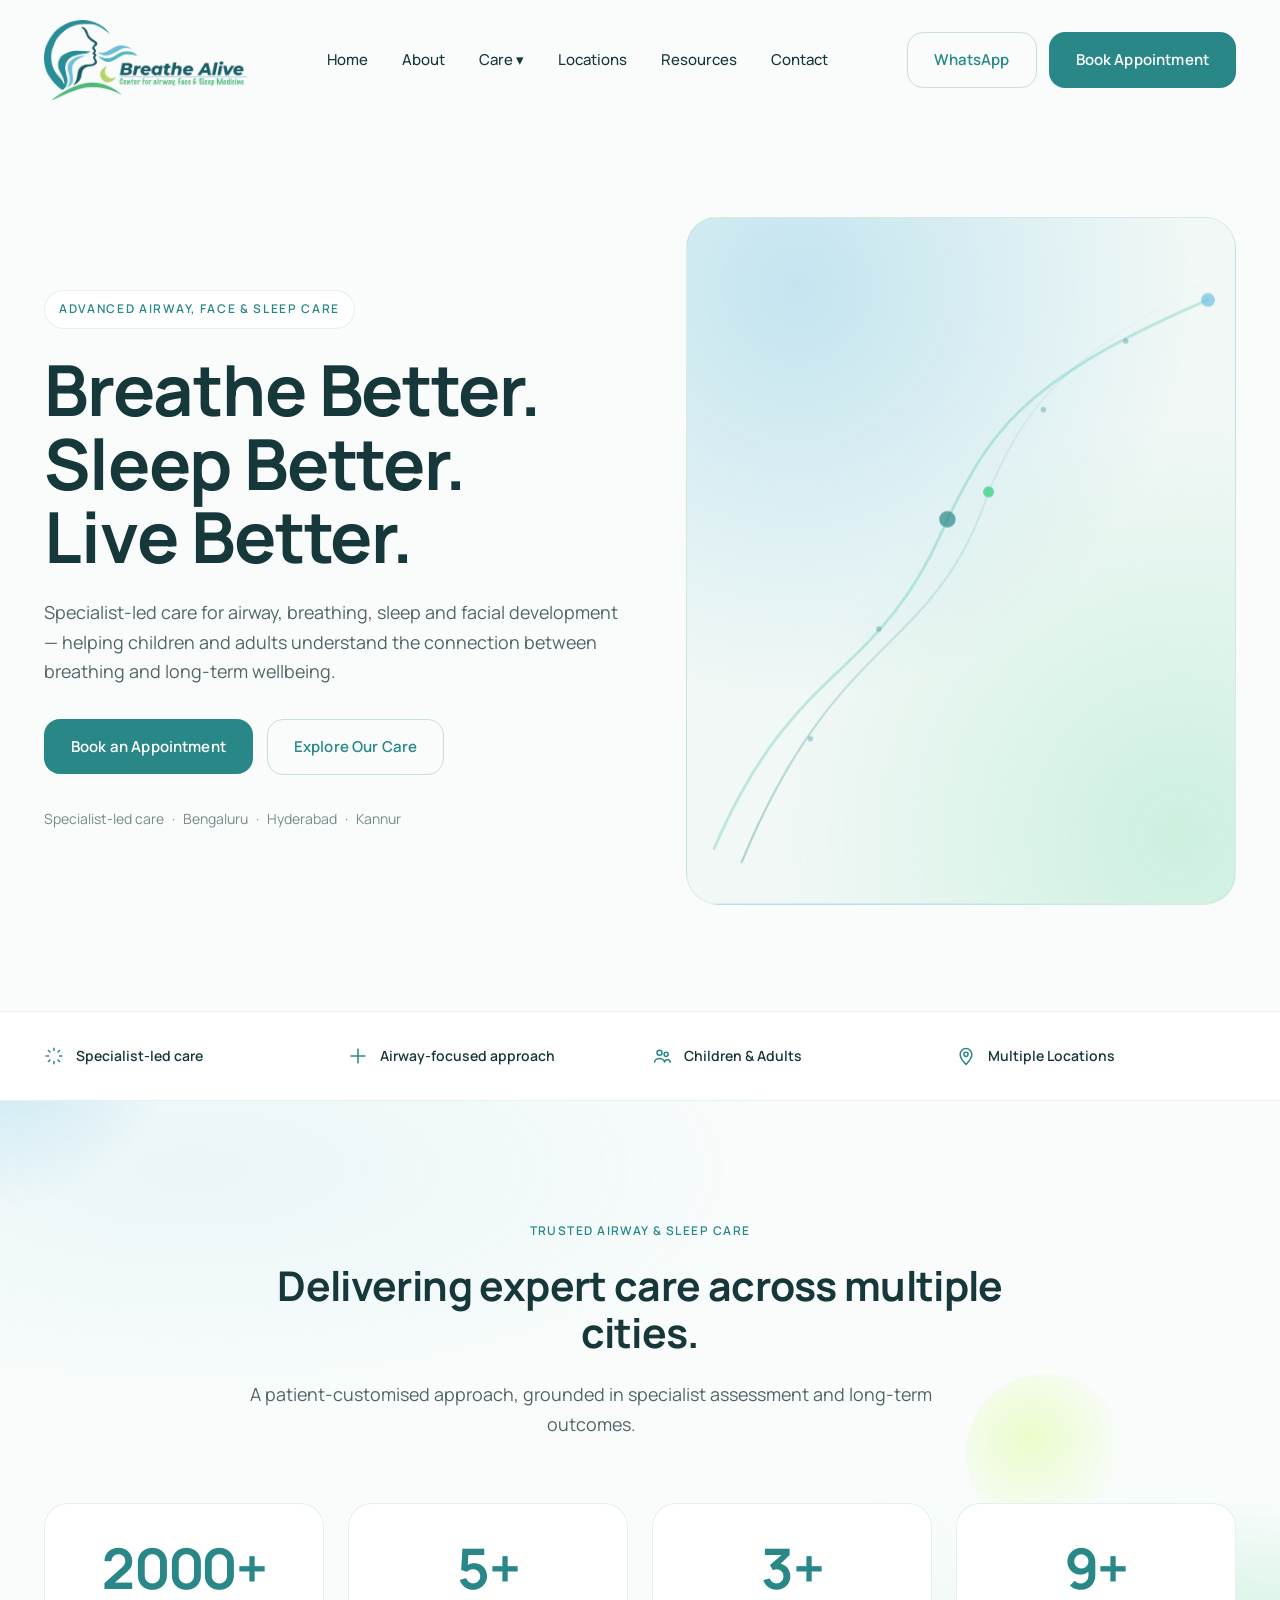
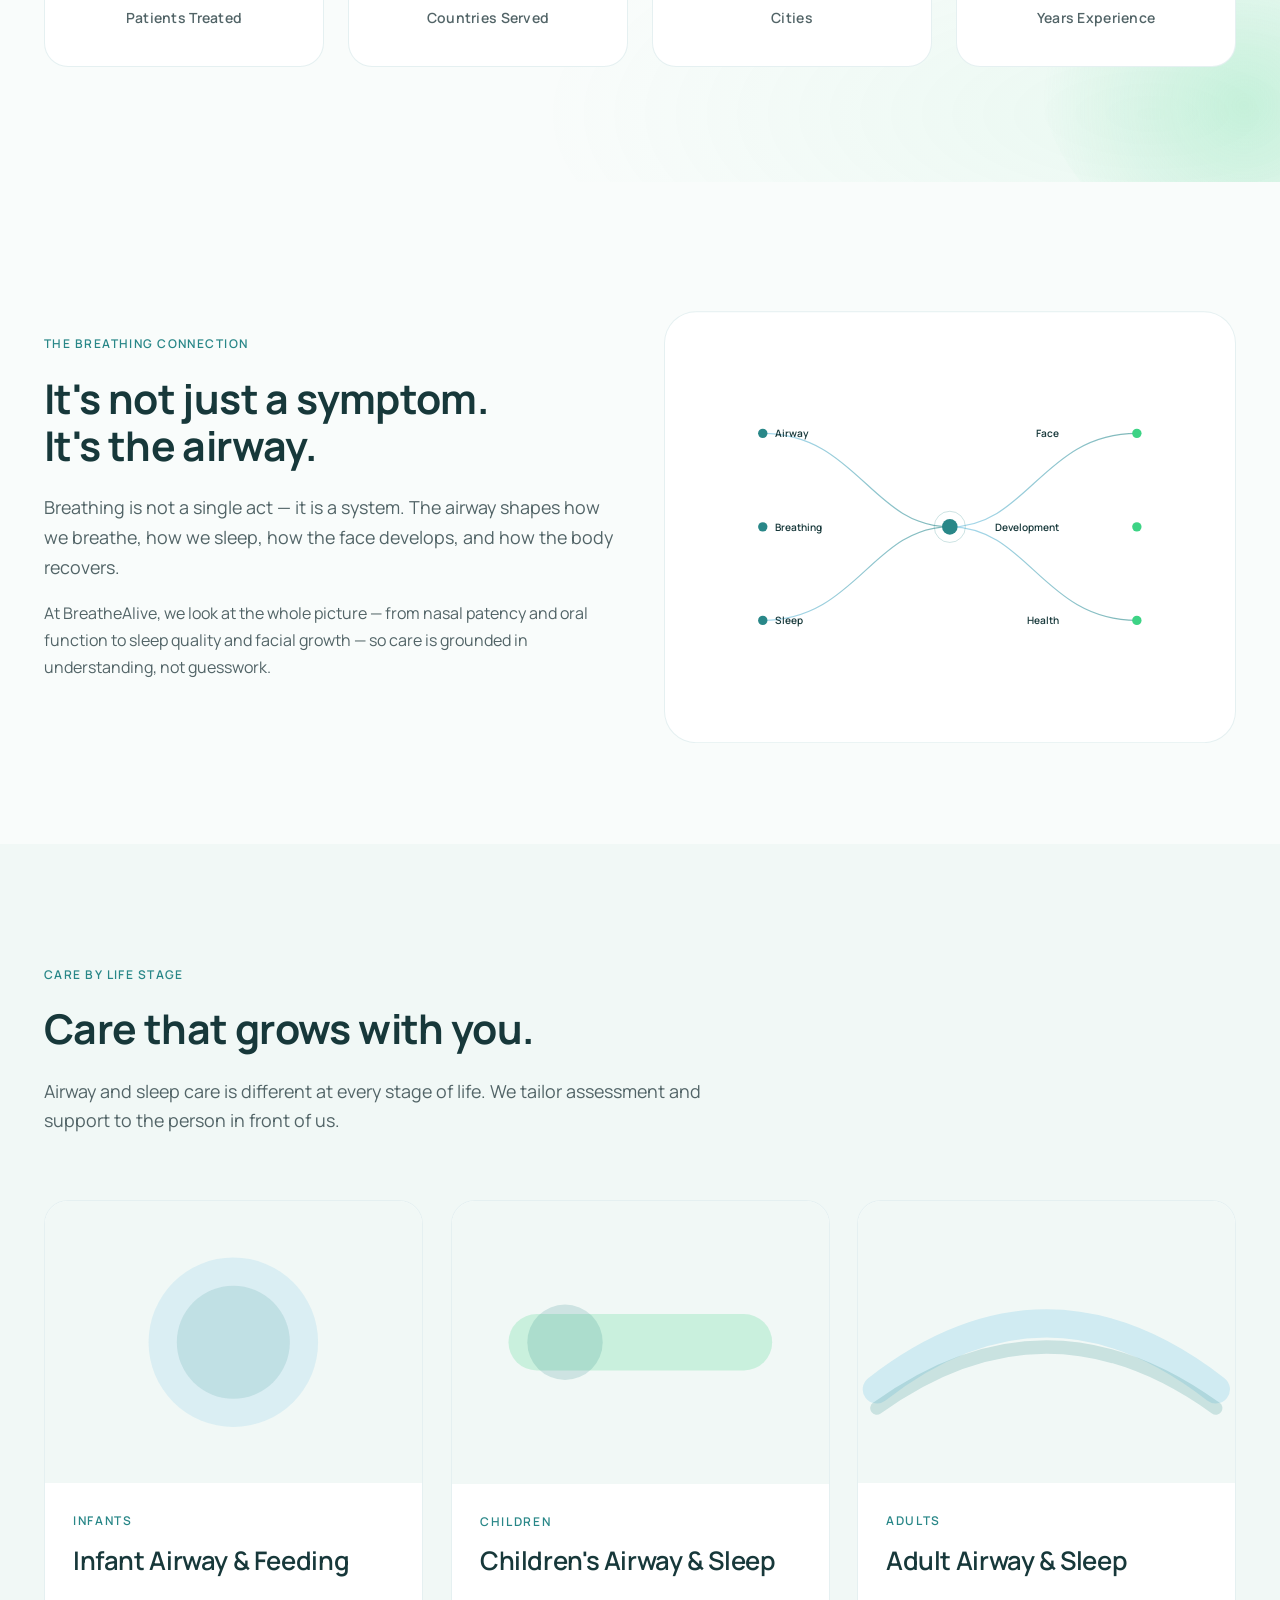
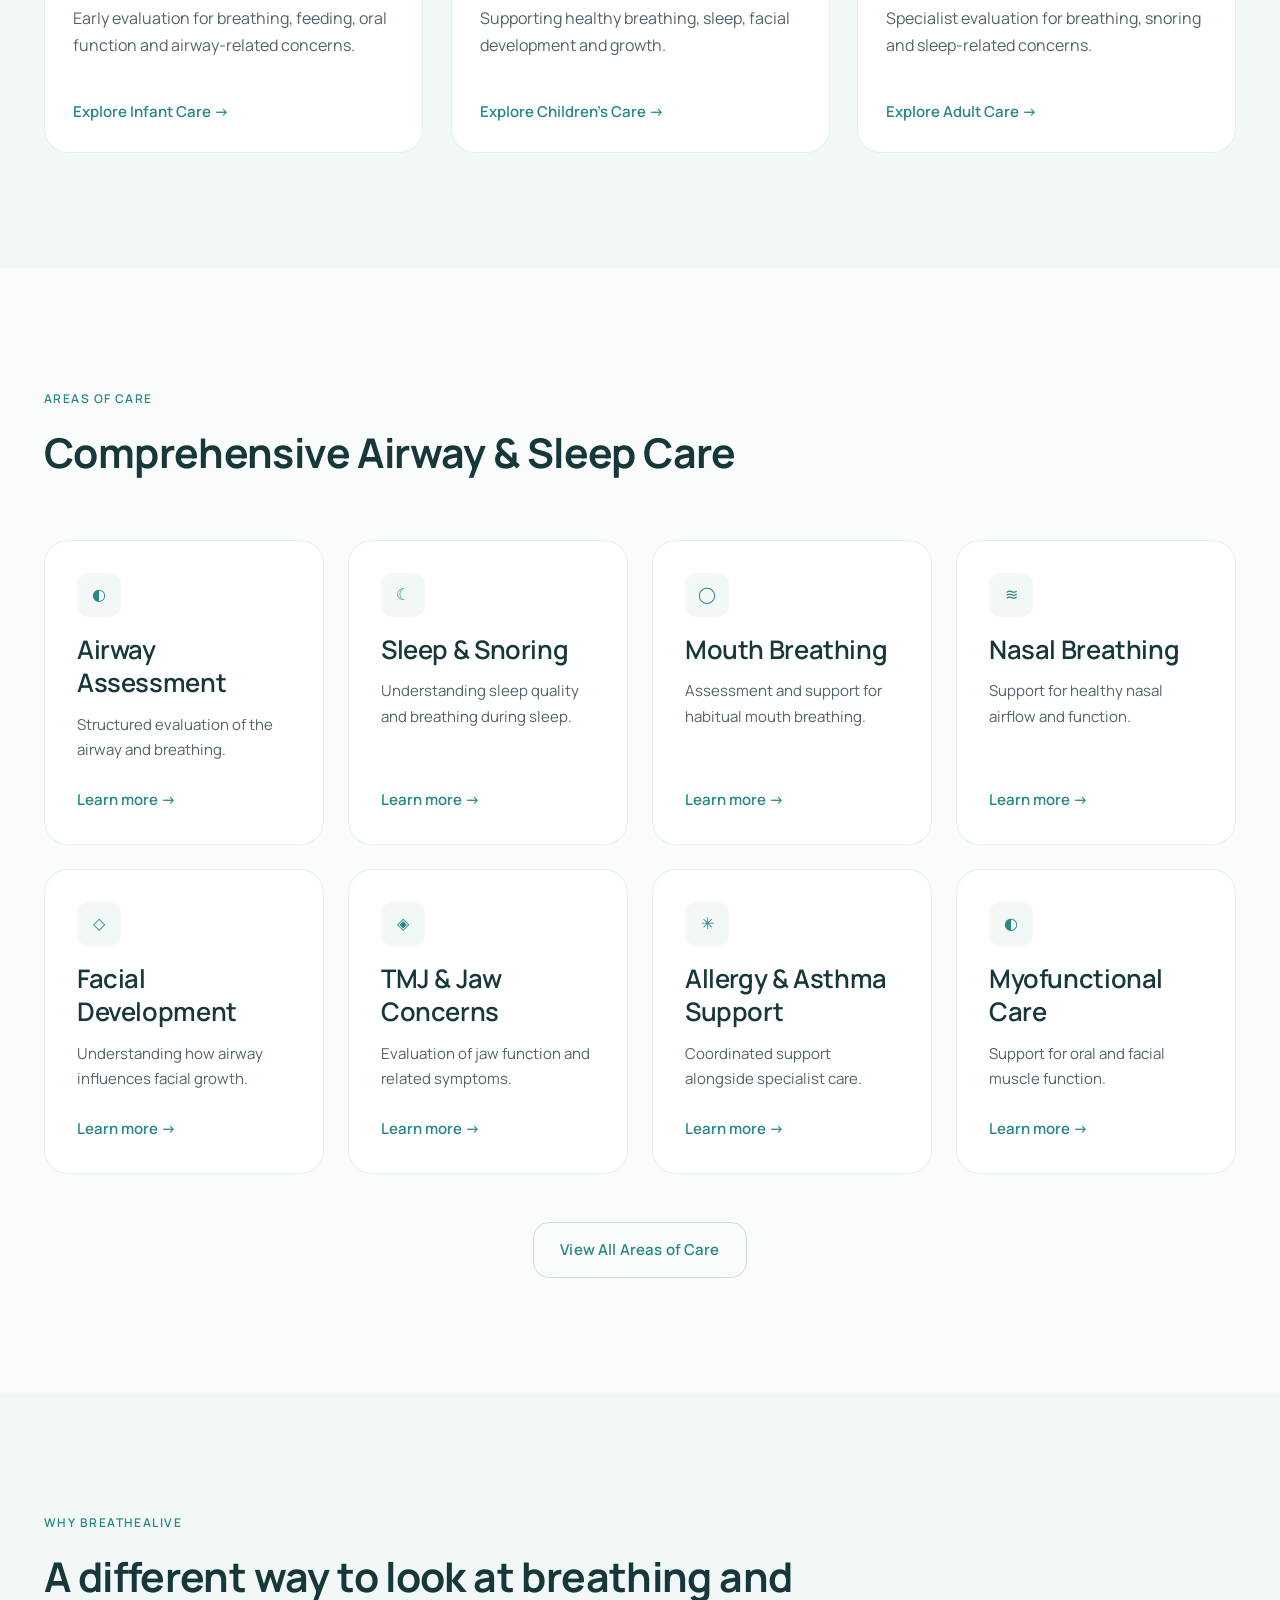
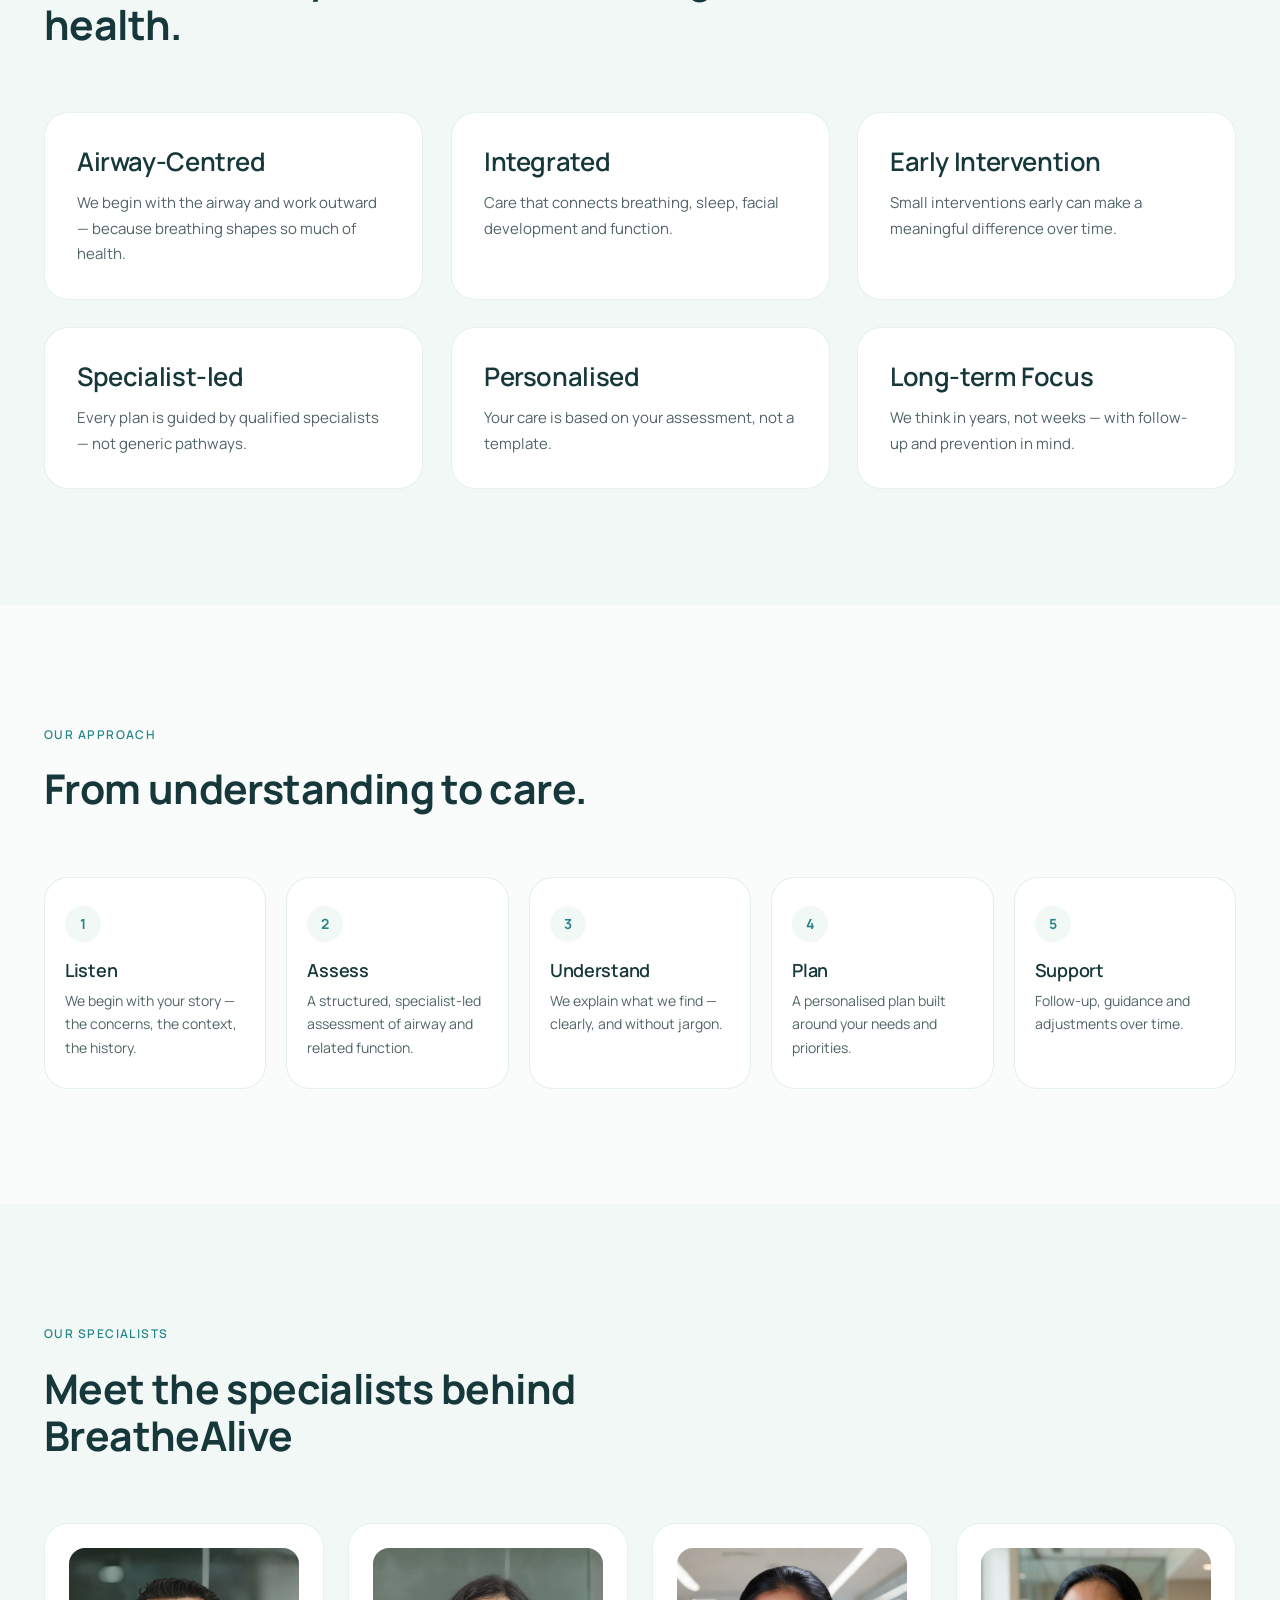
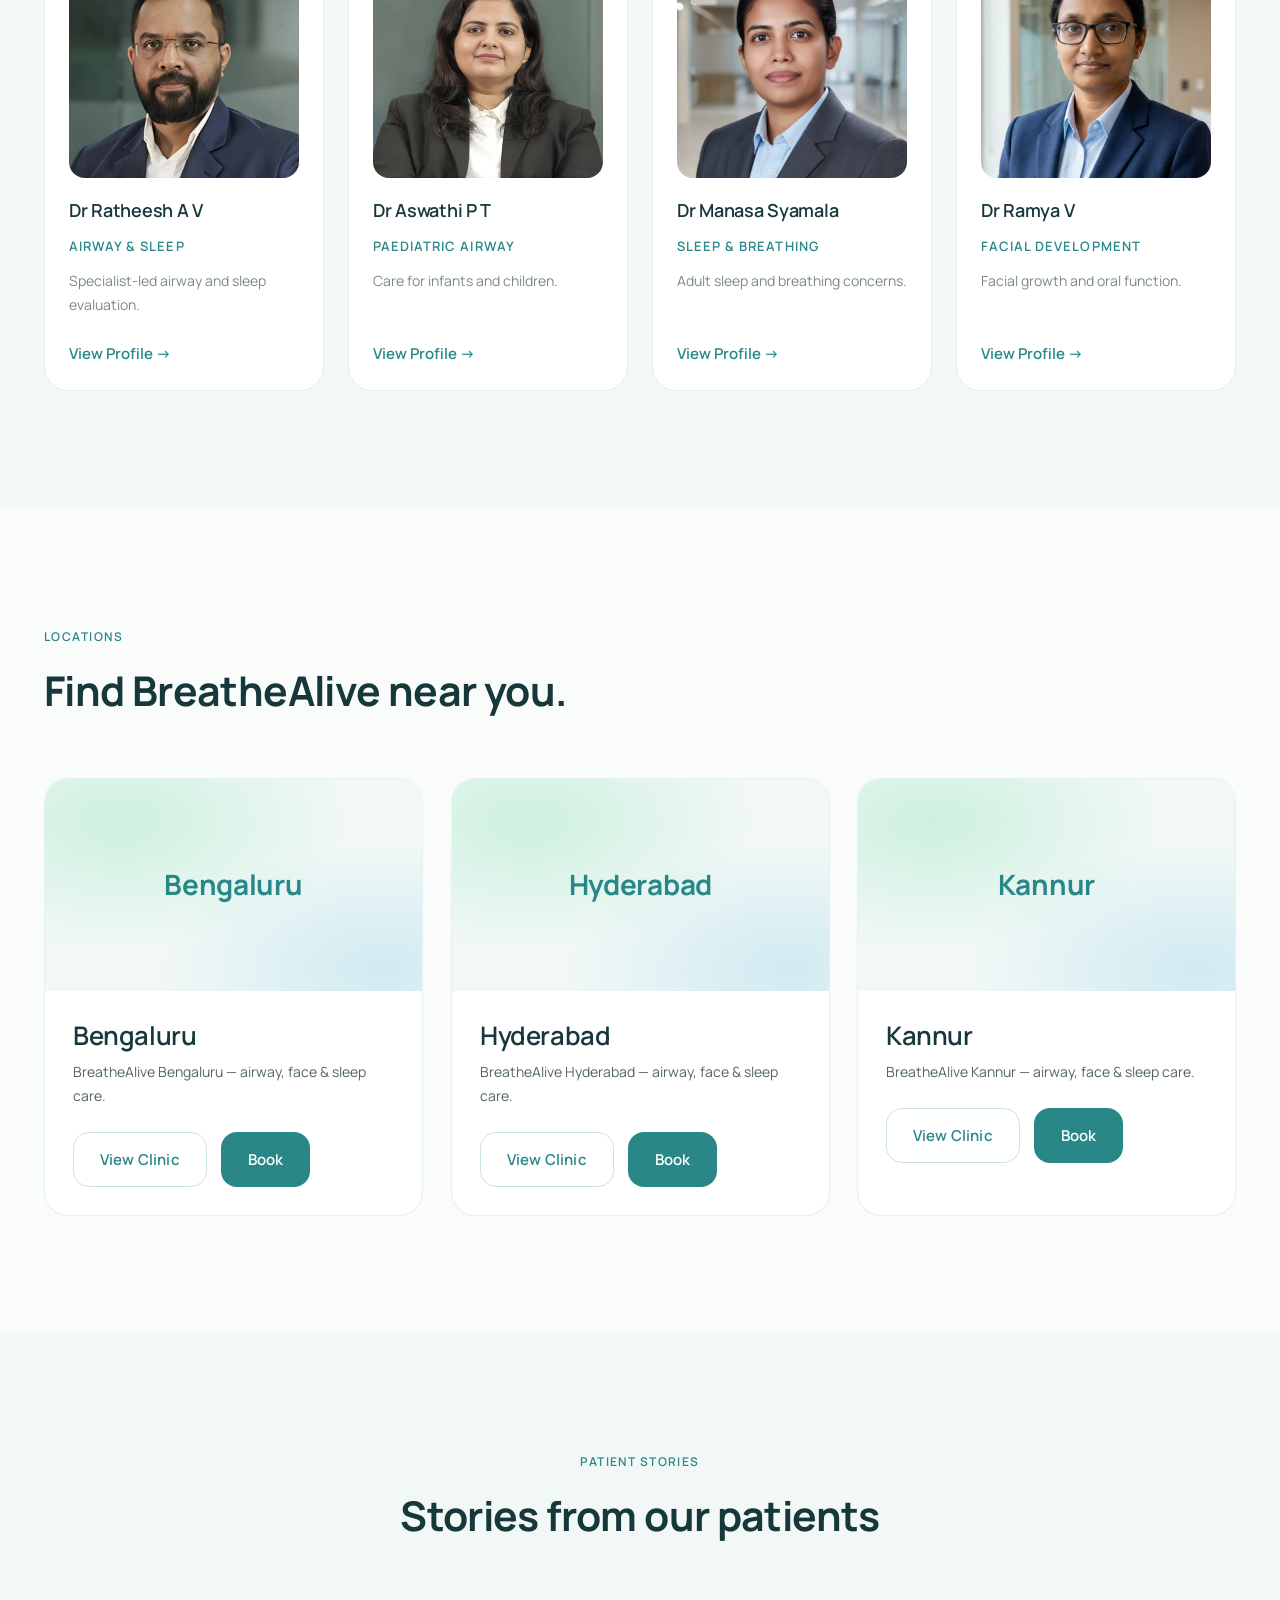
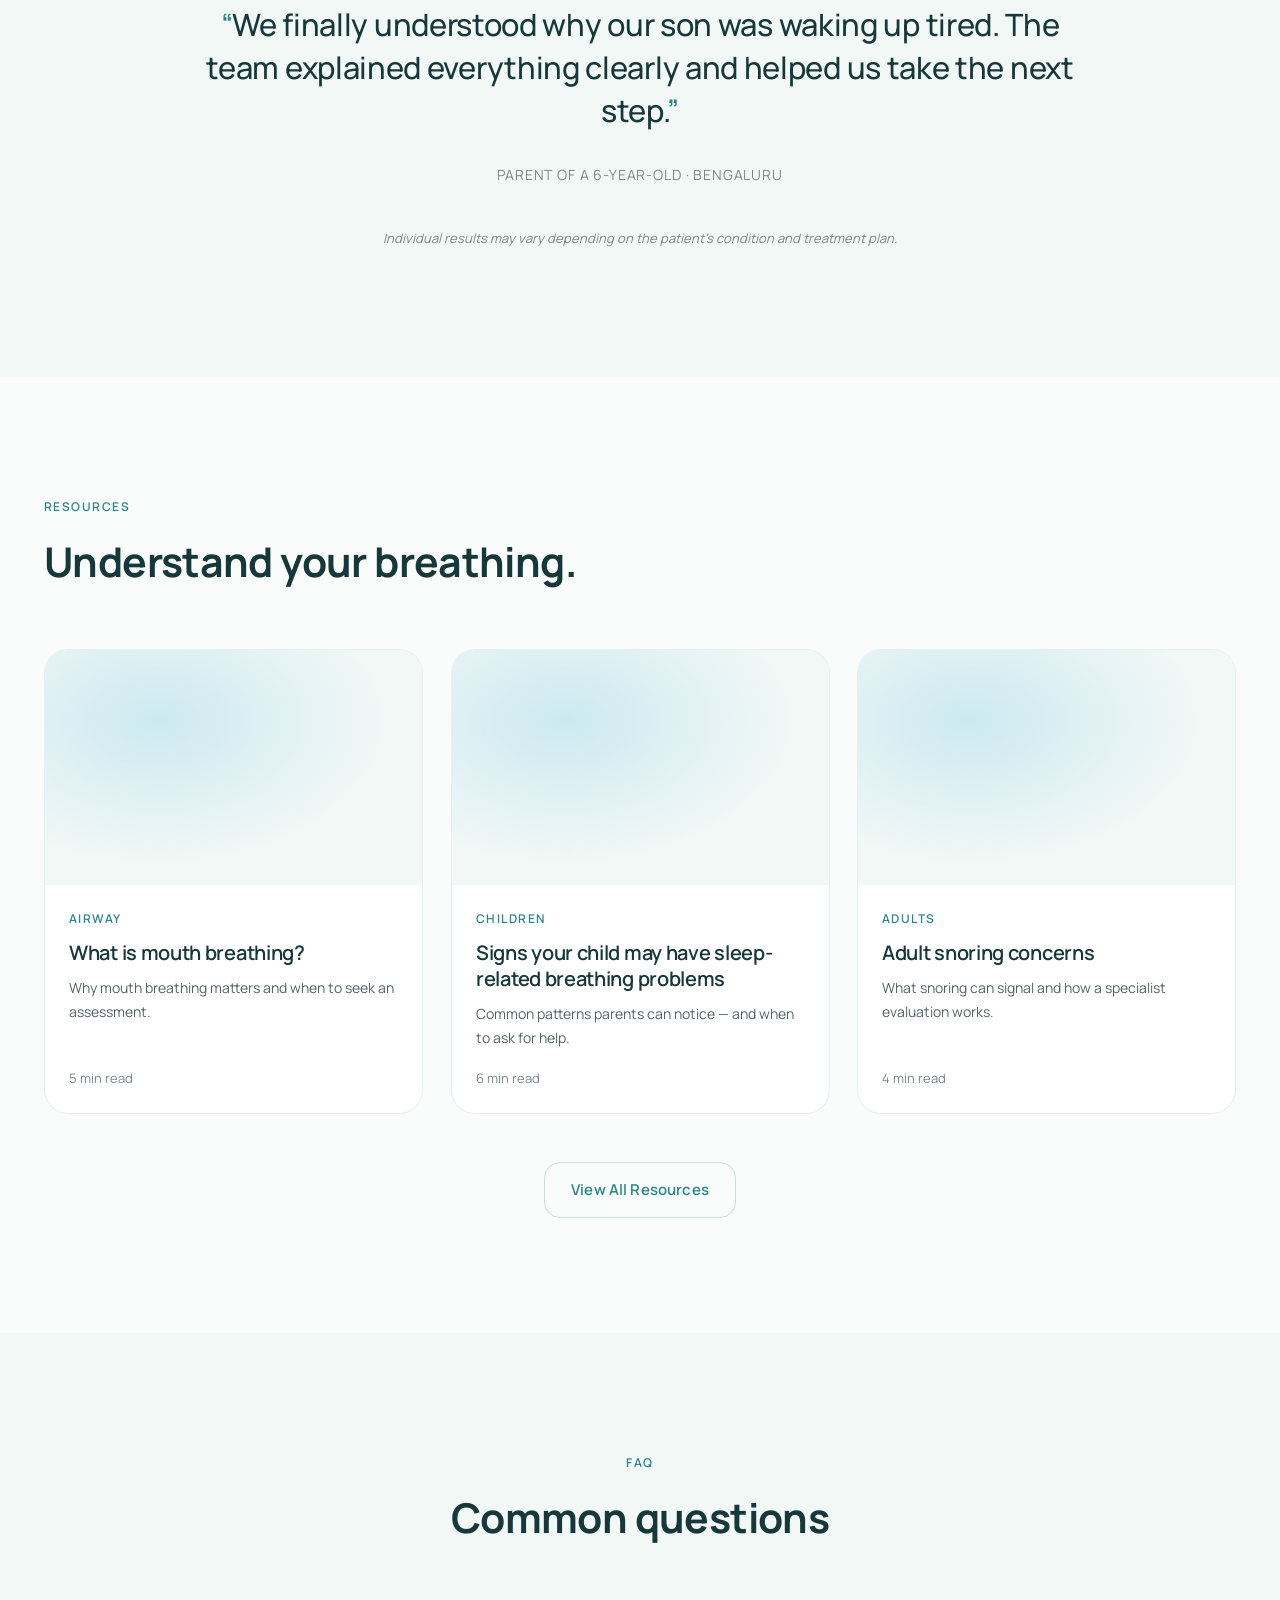
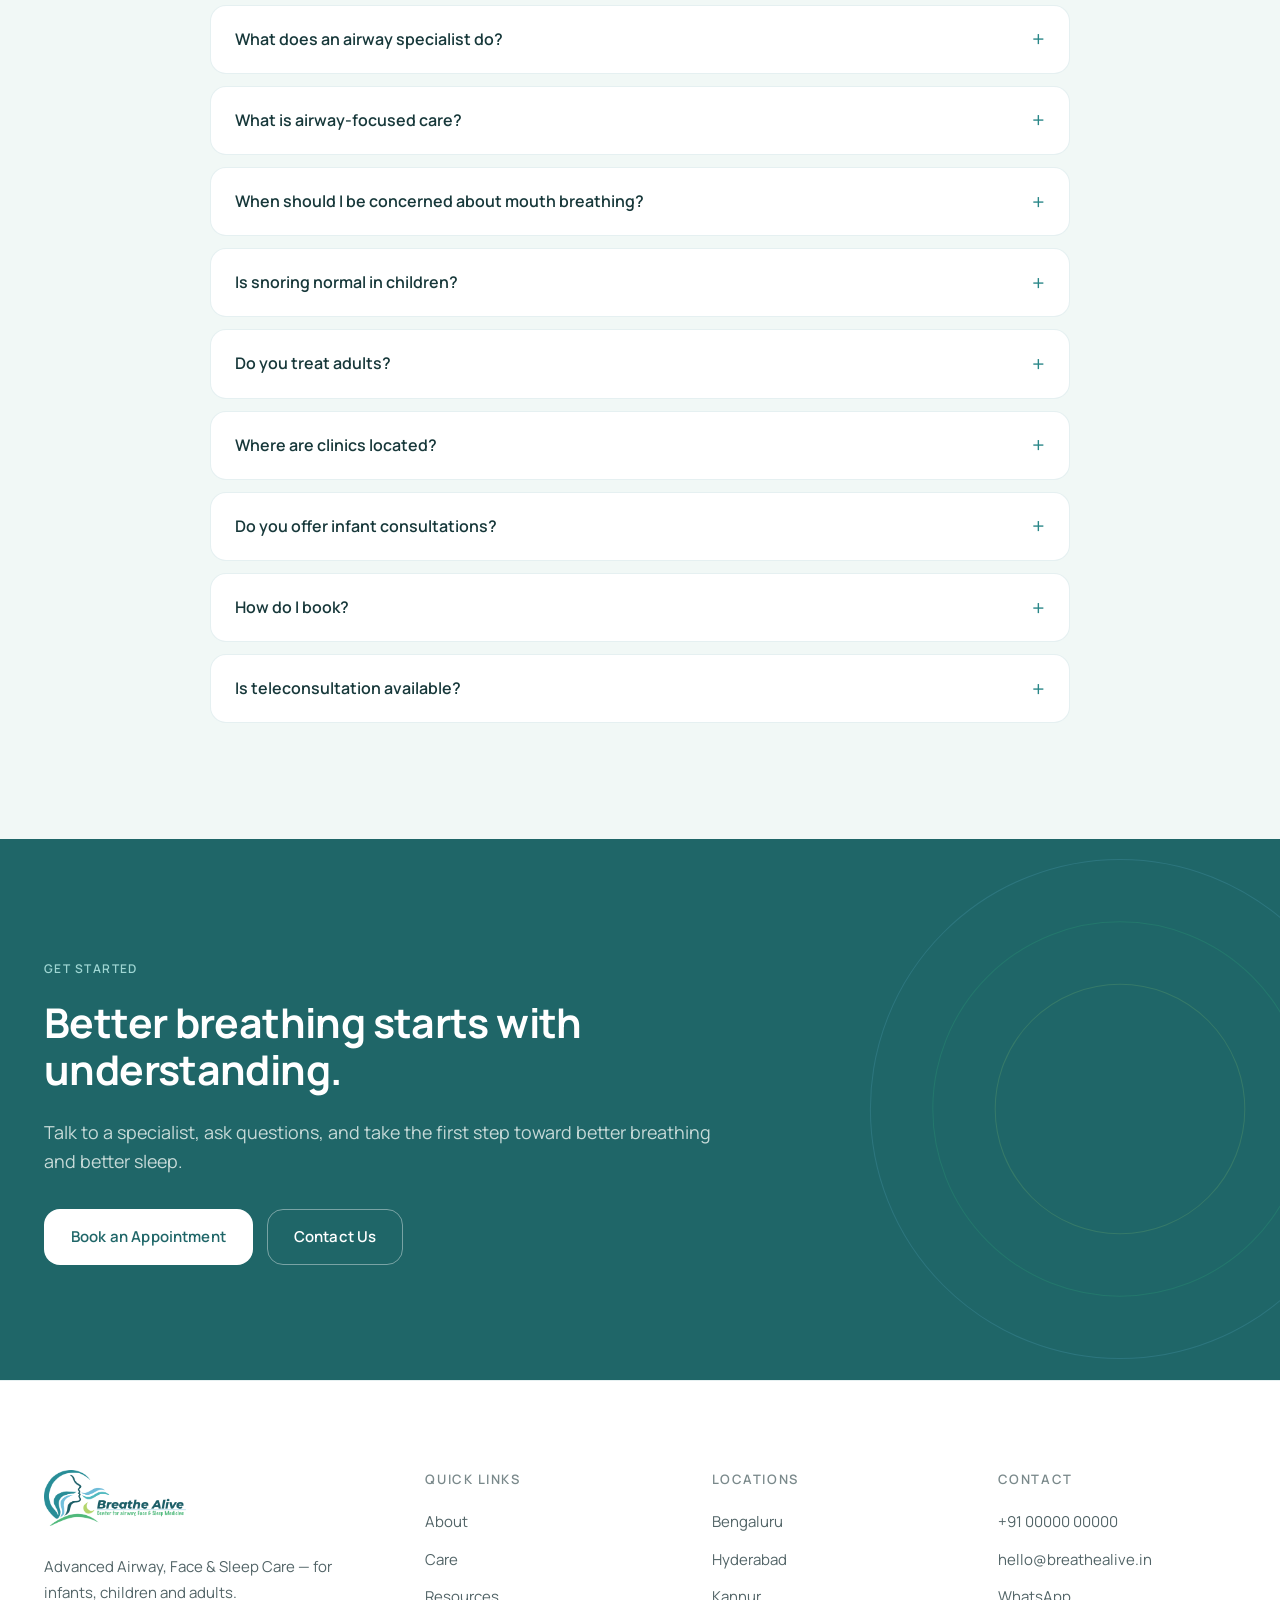
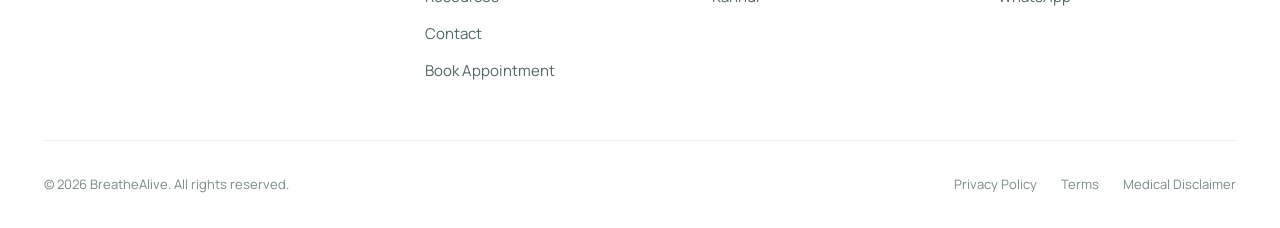
==== index.html @ f5736e85 "init init" ====
<!DOCTYPE html>
<html lang="en">

<head>
    <meta charset="UTF-8" />
    <meta name="viewport" content="width=device-width, initial-scale=1" />
    <title>BreatheAlive — Advanced Airway, Face & Sleep Care</title>
    <meta name="description"
        content="Specialist-led airway, breathing, sleep and facial development care for infants, children and adults. Clinics in Bengaluru, Hyderabad and Kannur." />
    <link rel="canonical" href="https://breathealive.in/" />

    <!-- Open Graph -->
    <meta property="og:type" content="website" />
    <meta property="og:title" content="BreatheAlive — Advanced Airway, Face & Sleep Care" />
    <meta property="og:description" content="Breathe Better. Sleep Better. Live Better." />
    <meta property="og:url" content="https://breathealive.in/" />
    <meta property="og:image" content="https://breathealive.in/og.jpg" />

    <!-- Twitter -->
    <meta name="twitter:card" content="summary_large_image" />
    <meta name="twitter:title" content="BreatheAlive — Advanced Airway, Face & Sleep Care" />
    <meta name="twitter:description" content="Breathe Better. Sleep Better. Live Better." />

    <!-- Fonts -->
    <link rel="preconnect" href="https://fonts.googleapis.com" />
    <link rel="preconnect" href="https://fonts.gstatic.com" crossorigin />
    <link href="https://fonts.googleapis.com/css2?family=Manrope:wght@400;500;600;700&display=swap" rel="stylesheet" />

    <!-- Styles -->
    <link rel="stylesheet" href="assets/css/styles.css" />

    <!-- Structured data: Organization + MedicalClinic -->
    <script type="application/ld+json">
  {
    "@context": "https://schema.org",
    "@type": "MedicalClinic",
    "name": "BreatheAlive",
    "description": "Advanced Airway, Face & Sleep Care for infants, children and adults.",
    "url": "https://breathealive.in/",
    "medicalSpecialty": ["Otolaryngologic", "SleepMedicine", "Pediatric"],
    "areaServed": ["Bengaluru", "Hyderabad", "Kannur"]
  }
  </script>

    <!-- Structured data: FAQPage -->
    <script type="application/ld+json">
  {
    "@context": "https://schema.org",
    "@type": "FAQPage",
    "mainEntity": [
      { "@type": "Question", "name": "What does an airway specialist do?", "acceptedAnswer": { "@type": "Answer", "text": "An airway specialist evaluates how breathing, sleep and facial development are connected, and supports care for related concerns in infants, children and adults." } },
      { "@type": "Question", "name": "Is snoring normal in children?", "acceptedAnswer": { "@type": "Answer", "text": "Occasional snoring can be normal, but persistent snoring in children may deserve specialist evaluation. Please consult a qualified clinician." } },
      { "@type": "Question", "name": "Do you treat adults?", "acceptedAnswer": { "@type": "Answer", "text": "Yes. BreatheAlive provides specialist evaluation for adults concerned about snoring, breathing and sleep-related issues." } },
      { "@type": "Question", "name": "Where are clinics located?", "acceptedAnswer": { "@type": "Answer", "text": "BreatheAlive clinics are located in Bengaluru, Hyderabad and Kannur." } },
      { "@type": "Question", "name": "How do I book?", "acceptedAnswer": { "@type": "Answer", "text": "You can book an appointment through the Book Appointment page, or contact us by phone or WhatsApp." } }
    ]
  }
  </script>
</head>

<body>

    <a class="skip-link" href="#main">Skip to content</a>

    <!-- ============================= HEADER ============================= -->
    <header class="header" role="banner">
        <div class="header__inner">
            <a href="/" class="logo" aria-label="BreatheAlive home">
                <img src="assets/images/logo.png" alt="BreatheAlive — Airway, Face & Sleep Centre" class="logo__img"
                    width="220" height="80" loading="eager" decoding="async" />
                <!-- <span>BreatheAlive</span> -->
            </a>

            <nav class="nav" aria-label="Primary">
                <a class="nav__link" href="/">Home</a>
                <a class="nav__link" href="about.html">About</a>
                <div class="nav__dropdown">
                    <a class="nav__link" href="care.html" aria-haspopup="true">Care ▾</a>
                    <div class="nav__dropdown-menu" role="menu">
                        <a href="infants.html" role="menuitem">Infants</a>
                        <a href="children.html" role="menuitem">Children</a>
                        <a href="adults.html" role="menuitem">Adults</a>
                    </div>
                </div>
                <a class="nav__link" href="locations.html">Locations</a>
                <a class="nav__link" href="resources.html">Resources</a>
                <a class="nav__link" href="contact.html">Contact</a>
            </nav>

            <div class="header__actions">
                <a class="btn btn--secondary" href="https://wa.me/910000000000" rel="noopener">WhatsApp</a>
                <a class="btn btn--primary" href="book.html">Book Appointment</a>
                <button class="header__menu-btn" data-menu-open aria-label="Open menu" aria-controls="mobile-drawer">
                    <svg width="22" height="22" viewBox="0 0 24 24" fill="none" stroke="currentColor" stroke-width="2"
                        aria-hidden="true">
                        <path d="M4 7h16M4 12h16M4 17h16" />
                    </svg>
                </button>
            </div>
        </div>
    </header>

    <!-- Mobile drawer -->
    <div class="drawer" id="mobile-drawer" data-drawer aria-hidden="true">
        <div class="drawer__head">
            <a href="/" class="logo"><span class="logo__mark" aria-hidden="true">B</span><span>BreatheAlive</span></a>
            <button class="drawer__close" data-menu-close aria-label="Close menu">
                <svg width="22" height="22" viewBox="0 0 24 24" fill="none" stroke="currentColor" stroke-width="2"
                    aria-hidden="true">
                    <path d="M6 6l12 12M18 6L6 18" />
                </svg>
            </button>
        </div>
        <nav class="drawer__nav" aria-label="Mobile">
            <a href="/">Home</a>
            <a href="about.html">About</a>
            <a href="care.html">Care</a>
            <a href="infants.html">— Infants</a>
            <a href="children.html">— Children</a>
            <a href="adults.html">— Adults</a>
            <a href="locations.html">Locations</a>
            <a href="resources.html">Resources</a>
            <a href="contact.html">Contact</a>
        </nav>
        <div class="drawer__cta">
            <a class="btn btn--primary" href="book.html">Book Appointment</a>
            <a class="btn btn--secondary" href="https://wa.me/910000000000" rel="noopener">WhatsApp</a>
        </div>
    </div>

    <main id="main">

        <!-- ============================= HERO ============================= -->
        <section class="hero">
            <div class="container">
                <div class="hero__grid">
                    <div>
                        <span class="hero__eyebrow">Advanced Airway, Face &amp; Sleep Care</span>
                        <h1>Breathe Better.<br />Sleep Better.<br />Live Better.</h1>
                        <p class="lead hero__lead">
                            Specialist-led care for airway, breathing, sleep and facial development —
                            helping children and adults understand the connection between breathing
                            and long-term wellbeing.
                        </p>
                        <div class="btn-row">
                            <a class="btn btn--primary" href="book.html">Book an Appointment</a>
                            <a class="btn btn--secondary" href="care.html">Explore Our Care</a>
                        </div>
                        <p class="hero__trust">
                            <span>Specialist-led care</span>
                            <span>Bengaluru</span>
                            <span>Hyderabad</span>
                            <span>Kannur</span>
                        </p>
                    </div>

                    <div class="hero__visual" aria-hidden="true">
                        <!-- Abstract airway / breath graphic -->
                        <svg viewBox="0 0 400 500" preserveAspectRatio="xMidYMid slice" role="img">
                            <defs>
                                <linearGradient id="g1" x1="0" y1="0" x2="1" y2="1">
                                    <stop offset="0%" stop-color="#6EC1E4" stop-opacity="0.55" />
                                    <stop offset="100%" stop-color="#3DD385" stop-opacity="0.15" />
                                </linearGradient>
                                <linearGradient id="g2" x1="0" y1="1" x2="1" y2="0">
                                    <stop offset="0%" stop-color="#298788" stop-opacity="0.35" />
                                    <stop offset="100%" stop-color="#6EC1E4" stop-opacity="0" />
                                </linearGradient>
                            </defs>
                            <path d="M20 460 C 80 320, 140 340, 190 220 C 220 160, 240 120, 380 60" stroke="url(#g1)"
                                stroke-width="2" fill="none" stroke-linecap="round" />
                            <path d="M40 470 C 110 300, 180 320, 220 200 C 250 130, 280 100, 390 40" stroke="url(#g2)"
                                stroke-width="1.5" fill="none" stroke-linecap="round" />
                            <circle cx="190" cy="220" r="6" fill="#298788" opacity="0.7" />
                            <circle cx="220" cy="200" r="4" fill="#3DD385" opacity="0.8" />
                            <circle cx="380" cy="60" r="5" fill="#6EC1E4" opacity="0.7" />
                            <g opacity="0.35">
                                <circle cx="90" cy="380" r="2" fill="#298788" />
                                <circle cx="140" cy="300" r="2" fill="#298788" />
                                <circle cx="260" cy="140" r="2" fill="#298788" />
                                <circle cx="320" cy="90" r="2" fill="#298788" />
                            </g>
                        </svg>
                    </div>
                </div>
            </div>
        </section>

        <!-- ============================= TRUST STRIP ============================= -->
        <section class="trust-strip" aria-label="Why BreatheAlive">
            <div class="container">
                <div class="trust-strip__inner">
                    <div class="trust-item">
                        <svg width="20" height="20" viewBox="0 0 24 24" fill="none" stroke="currentColor"
                            stroke-width="1.8" aria-hidden="true">
                            <path
                                d="M12 2v4M12 18v4M4.9 4.9l2.8 2.8M16.3 16.3l2.8 2.8M2 12h4M18 12h4M4.9 19.1l2.8-2.8M16.3 7.7l2.8-2.8" />
                        </svg>
                        <span>Specialist-led care</span>
                    </div>
                    <div class="trust-item">
                        <svg width="20" height="20" viewBox="0 0 24 24" fill="none" stroke="currentColor"
                            stroke-width="1.8" aria-hidden="true">
                            <path d="M12 3v18M3 12h18" />
                        </svg>
                        <span>Airway-focused approach</span>
                    </div>
                    <div class="trust-item">
                        <svg width="20" height="20" viewBox="0 0 24 24" fill="none" stroke="currentColor"
                            stroke-width="1.8" aria-hidden="true">
                            <circle cx="9" cy="8" r="3" />
                            <circle cx="17" cy="10" r="2.5" />
                            <path d="M3 20c0-3 3-5 6-5s6 2 6 5M15 20c0-2 1.5-3.5 3.5-3.5S22 18 22 20" />
                        </svg>
                        <span>Children &amp; Adults</span>
                    </div>
                    <div class="trust-item">
                        <svg width="20" height="20" viewBox="0 0 24 24" fill="none" stroke="currentColor"
                            stroke-width="1.8" aria-hidden="true">
                            <path d="M12 22s-7-6.4-7-12a7 7 0 1114 0c0 5.6-7 12-7 12z" />
                            <circle cx="12" cy="10" r="2.5" />
                        </svg>
                        <span>Multiple Locations</span>
                    </div>
                </div>
            </div>
        </section>

        <!-- ============================= STATS / TRUSTED CARE ============================= -->
        <section class="section stats-section" aria-labelledby="stats-title">
            <!-- Decorative floating orbs (parallax) -->
            <span class="float-orb float-orb--1" data-parallax="0.15" aria-hidden="true"></span>
            <span class="float-orb float-orb--2" data-parallax="-0.12" aria-hidden="true"></span>
            <span class="float-orb float-orb--3" data-parallax="0.08" aria-hidden="true"></span>

            <div class="container">
                <div class="section-head center" data-reveal>
                    <span class="label">Trusted Airway &amp; Sleep Care</span>
                    <h2 id="stats-title">Delivering expert care across multiple cities.</h2>
                    <p class="lead">A patient-customised approach, grounded in specialist assessment and long-term
                        outcomes.</p>
                </div>

                <div class="stats-grid" data-reveal>
                    <div class="stat" data-counter="2000" data-suffix="+">
                        <div class="stat__num">0</div>
                        <div class="stat__label">Patients Treated</div>
                    </div>
                    <div class="stat" data-counter="5" data-suffix="+">
                        <div class="stat__num">0</div>
                        <div class="stat__label">Countries Served</div>
                    </div>
                    <div class="stat" data-counter="3" data-suffix="+">
                        <div class="stat__num">0</div>
                        <div class="stat__label">Cities</div>
                    </div>
                    <div class="stat" data-counter="9" data-suffix="+">
                        <div class="stat__num">0</div>
                        <div class="stat__label">Years Experience</div>
                    </div>
                </div>
            </div>
        </section>

        <!-- ============================= CORE IDEA ============================= -->
        <section class="section" aria-labelledby="core-title">
            <div class="container">
                <div class="grid-2">
                    <div data-reveal>
                        <span class="label">The Breathing Connection</span>
                        <h2 id="core-title">It's not just a symptom.<br />It's the airway.</h2>
                        <p class="lead">
                            Breathing is not a single act — it is a system. The airway shapes how we
                            breathe, how we sleep, how the face develops, and how the body recovers.
                        </p>
                        <p>
                            At BreatheAlive, we look at the whole picture — from nasal patency and
                            oral function to sleep quality and facial growth — so care is grounded in
                            understanding, not guesswork.
                        </p>
                    </div>

                    <div class="connection" data-reveal aria-hidden="true">
                        <svg viewBox="0 0 600 420" role="img">
                            <defs>
                                <linearGradient id="line" x1="0" y1="0" x2="1" y2="0">
                                    <stop offset="0%" stop-color="#6EC1E4" />
                                    <stop offset="100%" stop-color="#298788" />
                                </linearGradient>
                            </defs>
                            <g stroke="url(#line)" stroke-width="1.5" fill="none" opacity="0.6">
                                <path d="M60 90 C 180 90, 200 210, 300 210" />
                                <path d="M300 210 C 400 210, 420 90, 540 90" />
                                <path d="M60 210 C 180 210, 200 210, 300 210" />
                                <path d="M300 210 C 400 210, 420 210, 540 210" />
                                <path d="M60 330 C 180 330, 200 210, 300 210" />
                                <path d="M300 210 C 400 210, 420 330, 540 330" />
                            </g>
                            <g font-family="Manrope, sans-serif" font-size="13" font-weight="600" fill="#17383A">
                                <g>
                                    <circle cx="60" cy="90" r="6" fill="#298788" /><text x="76" y="95">Airway</text>
                                </g>
                                <g>
                                    <circle cx="60" cy="210" r="6" fill="#298788" /><text x="76"
                                        y="215">Breathing</text>
                                </g>
                                <g>
                                    <circle cx="60" cy="330" r="6" fill="#298788" /><text x="76" y="335">Sleep</text>
                                </g>
                                <g>
                                    <circle cx="540" cy="90" r="6" fill="#3DD385" /><text x="440" y="95"
                                        text-anchor="end">Face</text>
                                </g>
                                <g>
                                    <circle cx="540" cy="210" r="6" fill="#3DD385" /><text x="440" y="215"
                                        text-anchor="end">Development</text>
                                </g>
                                <g>
                                    <circle cx="540" cy="330" r="6" fill="#3DD385" /><text x="440" y="335"
                                        text-anchor="end">Health</text>
                                </g>
                            </g>
                            <circle cx="300" cy="210" r="10" fill="#298788" />
                            <circle cx="300" cy="210" r="20" fill="none" stroke="#298788" stroke-opacity="0.3" />
                        </svg>
                    </div>
                </div>
            </div>
        </section>

        <!-- ============================= CARE BY LIFE STAGE ============================= -->
        <section class="section section--soft" aria-labelledby="stage-title">
            <div class="container">
                <div class="section-head" data-reveal>
                    <span class="label">Care by life stage</span>
                    <h2 id="stage-title">Care that grows with you.</h2>
                    <p class="lead">Airway and sleep care is different at every stage of life. We tailor assessment and
                        support to the person in front of us.</p>
                </div>

                <div class="grid-3">
                    <article class="life-card" data-reveal>
                        <div class="life-card__media" aria-hidden="true">
                            <svg viewBox="0 0 400 300" preserveAspectRatio="xMidYMid slice">
                                <circle cx="200" cy="150" r="90" fill="#6EC1E4" opacity="0.18" />
                                <circle cx="200" cy="150" r="60" fill="#298788" opacity="0.14" />
                            </svg>
                        </div>
                        <div class="life-card__body">
                            <span class="life-card__label">Infants</span>
                            <h3>Infant Airway &amp; Feeding</h3>
                            <p>Early evaluation for breathing, feeding, oral function and airway-related concerns.</p>
                            <a class="card__link" href="infants.html">Explore Infant Care</a>
                        </div>
                    </article>

                    <article class="life-card" data-reveal>
                        <div class="life-card__media" aria-hidden="true">
                            <svg viewBox="0 0 400 300" preserveAspectRatio="xMidYMid slice">
                                <rect x="60" y="120" width="280" height="60" rx="30" fill="#3DD385" opacity="0.22" />
                                <circle cx="120" cy="150" r="40" fill="#298788" opacity="0.18" />
                            </svg>
                        </div>
                        <div class="life-card__body">
                            <span class="life-card__label">Children</span>
                            <h3>Children's Airway &amp; Sleep</h3>
                            <p>Supporting healthy breathing, sleep, facial development and growth.</p>
                            <a class="card__link" href="children.html">Explore Children's Care</a>
                        </div>
                    </article>

                    <article class="life-card" data-reveal>
                        <div class="life-card__media" aria-hidden="true">
                            <svg viewBox="0 0 400 300" preserveAspectRatio="xMidYMid slice">
                                <path d="M20 200 Q 200 60, 380 200" stroke="#6EC1E4" stroke-width="30" fill="none"
                                    opacity="0.25" stroke-linecap="round" />
                                <path d="M20 220 Q 200 90, 380 220" stroke="#298788" stroke-width="14" fill="none"
                                    opacity="0.20" stroke-linecap="round" />
                            </svg>
                        </div>
                        <div class="life-card__body">
                            <span class="life-card__label">Adults</span>
                            <h3>Adult Airway &amp; Sleep</h3>
                            <p>Specialist evaluation for breathing, snoring and sleep-related concerns.</p>
                            <a class="card__link" href="adults.html">Explore Adult Care</a>
                        </div>
                    </article>
                </div>
            </div>
        </section>

        <!-- ============================= AREAS OF CARE ============================= -->
        <section class="section" aria-labelledby="areas-title">
            <div class="container">
                <div class="section-head" data-reveal>
                    <span class="label">Areas of care</span>
                    <h2 id="areas-title">Comprehensive Airway &amp; Sleep Care</h2>
                </div>

                <div class="grid-4">
                    <a class="card" href="care.html#airway-assessment" data-reveal>
                        <div class="card__icon" aria-hidden="true">◐</div>
                        <h3>Airway Assessment</h3>
                        <p>Structured evaluation of the airway and breathing.</p>
                        <span class="card__link">Learn more</span>
                    </a>
                    <a class="card" href="care.html#sleep-snoring" data-reveal>
                        <div class="card__icon" aria-hidden="true">☾</div>
                        <h3>Sleep &amp; Snoring</h3>
                        <p>Understanding sleep quality and breathing during sleep.</p>
                        <span class="card__link">Learn more</span>
                    </a>
                    <a class="card" href="care.html#mouth-breathing" data-reveal>
                        <div class="card__icon" aria-hidden="true">◯</div>
                        <h3>Mouth Breathing</h3>
                        <p>Assessment and support for habitual mouth breathing.</p>
                        <span class="card__link">Learn more</span>
                    </a>
                    <a class="card" href="care.html#nasal-breathing" data-reveal>
                        <div class="card__icon" aria-hidden="true">≋</div>
                        <h3>Nasal Breathing</h3>
                        <p>Support for healthy nasal airflow and function.</p>
                        <span class="card__link">Learn more</span>
                    </a>
                    <a class="card" href="care.html#facial-development" data-reveal>
                        <div class="card__icon" aria-hidden="true">◇</div>
                        <h3>Facial Development</h3>
                        <p>Understanding how airway influences facial growth.</p>
                        <span class="card__link">Learn more</span>
                    </a>
                    <a class="card" href="care.html#tmj" data-reveal>
                        <div class="card__icon" aria-hidden="true">◈</div>
                        <h3>TMJ &amp; Jaw Concerns</h3>
                        <p>Evaluation of jaw function and related symptoms.</p>
                        <span class="card__link">Learn more</span>
                    </a>
                    <a class="card" href="care.html#allergy-asthma" data-reveal>
                        <div class="card__icon" aria-hidden="true">✳</div>
                        <h3>Allergy &amp; Asthma Support</h3>
                        <p>Coordinated support alongside specialist care.</p>
                        <span class="card__link">Learn more</span>
                    </a>
                    <a class="card" href="care.html#myofunctional" data-reveal>
                        <div class="card__icon" aria-hidden="true">◐</div>
                        <h3>Myofunctional Care</h3>
                        <p>Support for oral and facial muscle function.</p>
                        <span class="card__link">Learn more</span>
                    </a>
                </div>

                <div class="text-center mt-48" data-reveal>
                    <a class="btn btn--secondary" href="care.html">View All Areas of Care</a>
                </div>
            </div>
        </section>

        <!-- ============================= WHY BREATHEALIVE ============================= -->
        <section class="section section--soft" aria-labelledby="why-title">
            <div class="container">
                <div class="section-head" data-reveal>
                    <span class="label">Why BreatheAlive</span>
                    <h2 id="why-title">A different way to look at breathing and health.</h2>
                </div>

                <div class="grid-3">
                    <div class="card" data-reveal>
                        <h3>Airway-Centred</h3>
                        <p>We begin with the airway and work outward — because breathing shapes so much of health.</p>
                    </div>
                    <div class="card" data-reveal>
                        <h3>Integrated</h3>
                        <p>Care that connects breathing, sleep, facial development and function.</p>
                    </div>
                    <div class="card" data-reveal>
                        <h3>Early Intervention</h3>
                        <p>Small interventions early can make a meaningful difference over time.</p>
                    </div>
                    <div class="card" data-reveal>
                        <h3>Specialist-led</h3>
                        <p>Every plan is guided by qualified specialists — not generic pathways.</p>
                    </div>
                    <div class="card" data-reveal>
                        <h3>Personalised</h3>
                        <p>Your care is based on your assessment, not a template.</p>
                    </div>
                    <div class="card" data-reveal>
                        <h3>Long-term Focus</h3>
                        <p>We think in years, not weeks — with follow-up and prevention in mind.</p>
                    </div>
                </div>
            </div>
        </section>

        <!-- ============================= APPROACH ============================= -->
        <section class="section" aria-labelledby="approach-title">
            <div class="container">
                <div class="section-head" data-reveal>
                    <span class="label">Our approach</span>
                    <h2 id="approach-title">From understanding to care.</h2>
                </div>

                <div class="steps">
                    <div class="step" data-reveal><span class="step__num">1</span>
                        <h4>Listen</h4>
                        <p>We begin with your story — the concerns, the context, the history.</p>
                    </div>
                    <div class="step" data-reveal><span class="step__num">2</span>
                        <h4>Assess</h4>
                        <p>A structured, specialist-led assessment of airway and related function.</p>
                    </div>
                    <div class="step" data-reveal><span class="step__num">3</span>
                        <h4>Understand</h4>
                        <p>We explain what we find — clearly, and without jargon.</p>
                    </div>
                    <div class="step" data-reveal><span class="step__num">4</span>
                        <h4>Plan</h4>
                        <p>A personalised plan built around your needs and priorities.</p>
                    </div>
                    <div class="step" data-reveal><span class="step__num">5</span>
                        <h4>Support</h4>
                        <p>Follow-up, guidance and adjustments over time.</p>
                    </div>
                </div>
            </div>
        </section>

        <!-- ============================= SPECIALISTS ============================= -->
        <section class="section section--soft" aria-labelledby="team-title">
            <div class="container">
                <div class="section-head" data-reveal>
                    <span class="label">Our specialists</span>
                    <h2 id="team-title">Meet the specialists behind BreatheAlive</h2>
                </div>

                <div class="grid-4">
                    <article class="doctor" data-reveal>
                        <div class="doctor__avatar" aria-hidden="true"><img src="assets/profiles/dr_ratheesh.webp" />
                        </div>
                        <h4>Dr Ratheesh A V</h4>
                        <div class="doctor__specialty">Airway &amp; Sleep</div>
                        <div class="doctor__meta">Specialist-led airway and sleep evaluation.</div>
                        <a class="card__link" href="about.html#team">View Profile</a>
                    </article>
                    <article class="doctor" data-reveal>
                        <div class="doctor__avatar" aria-hidden="true"><img src="assets/profiles/dr_aswathi.webp" />
                        </div>
                        <h4>Dr Aswathi P T</h4>
                        <div class="doctor__specialty">Paediatric Airway</div>
                        <div class="doctor__meta">Care for infants and children.</div>
                        <a class="card__link" href="about.html#team">View Profile</a>
                    </article>
                    <article class="doctor" data-reveal>
                        <div class="doctor__avatar" aria-hidden="true"><img
                                src="assets/profiles/dr_manasa_syamala.webp" /></div>
                        <h4>Dr Manasa Syamala</h4>
                        <div class="doctor__specialty">Sleep &amp; Breathing</div>
                        <div class="doctor__meta">Adult sleep and breathing concerns.</div>
                        <a class="card__link" href="about.html#team">View Profile</a>
                    </article>
                    <article class="doctor" data-reveal>
                        <div class="doctor__avatar" aria-hidden="true"><img src="assets/profiles/dr_ramya.webp" /></div>
                        <h4>Dr Ramya V</h4>
                        <div class="doctor__specialty">Facial Development</div>
                        <div class="doctor__meta">Facial growth and oral function.</div>
                        <a class="card__link" href="about.html#team">View Profile</a>
                    </article>
                </div>
            </div>
        </section>

        <!-- ============================= LOCATIONS ============================= -->
        <section class="section" aria-labelledby="locations-title">
            <div class="container">
                <div class="section-head" data-reveal>
                    <span class="label">Locations</span>
                    <h2 id="locations-title">Find BreatheAlive near you.</h2>
                </div>

                <div class="grid-3">
                    <article class="location-card" data-reveal>
                        <div class="location-card__media" aria-hidden="true">Bengaluru</div>
                        <div class="location-card__body">
                            <h3>Bengaluru</h3>
                            <p>BreatheAlive Bengaluru — airway, face &amp; sleep care.</p>
                            <div class="btn-row">
                                <a class="btn btn--secondary" href="bengaluru.html">View Clinic</a>
                                <a class="btn btn--primary" href="book.html">Book</a>
                            </div>
                        </div>
                    </article>

                    <article class="location-card" data-reveal>
                        <div class="location-card__media" aria-hidden="true">Hyderabad</div>
                        <div class="location-card__body">
                            <h3>Hyderabad</h3>
                            <p>BreatheAlive Hyderabad — airway, face &amp; sleep care.</p>
                            <div class="btn-row">
                                <a class="btn btn--secondary" href="locations.html#hyderabad">View Clinic</a>
                                <a class="btn btn--primary" href="book.html">Book</a>
                            </div>
                        </div>
                    </article>

                    <article class="location-card" data-reveal>
                        <div class="location-card__media" aria-hidden="true">Kannur</div>
                        <div class="location-card__body">
                            <h3>Kannur</h3>
                            <p>BreatheAlive Kannur — airway, face &amp; sleep care.</p>
                            <div class="btn-row">
                                <a class="btn btn--secondary" href="locations.html#kannur">View Clinic</a>
                                <a class="btn btn--primary" href="book.html">Book</a>
                            </div>
                        </div>
                    </article>
                </div>
            </div>
        </section>

        <!-- ============================= PATIENT STORIES ============================= -->
        <section class="section section--soft" aria-labelledby="stories-title">
            <div class="container">
                <div class="section-head center" data-reveal>
                    <span class="label">Patient stories</span>
                    <h2 id="stories-title">Stories from our patients</h2>
                </div>

                <div class="quote" data-reveal>
                    <p class="quote__text">We finally understood why our son was waking up tired. The team explained
                        everything clearly and helped us take the next step.</p>
                    <div class="quote__meta">Parent of a 6-year-old · Bengaluru</div>
                </div>

                <p class="disclaimer">Individual results may vary depending on the patient's condition and treatment
                    plan.</p>
            </div>
        </section>

        <!-- ============================= RESOURCES ============================= -->
        <section class="section" aria-labelledby="resources-title">
            <div class="container">
                <div class="section-head" data-reveal>
                    <span class="label">Resources</span>
                    <h2 id="resources-title">Understand your breathing.</h2>
                </div>

                <div class="grid-3">
                    <article class="article-card" data-reveal>
                        <div class="article-card__media" aria-hidden="true"></div>
                        <div class="article-card__body">
                            <span class="article-card__cat">Airway</span>
                            <h3>What is mouth breathing?</h3>
                            <p>Why mouth breathing matters and when to seek an assessment.</p>
                            <div class="article-card__meta">5 min read</div>
                        </div>
                    </article>
                    <article class="article-card" data-reveal>
                        <div class="article-card__media" aria-hidden="true"></div>
                        <div class="article-card__body">
                            <span class="article-card__cat">Children</span>
                            <h3>Signs your child may have sleep-related breathing problems</h3>
                            <p>Common patterns parents can notice — and when to ask for help.</p>
                            <div class="article-card__meta">6 min read</div>
                        </div>
                    </article>
                    <article class="article-card" data-reveal>
                        <div class="article-card__media" aria-hidden="true"></div>
                        <div class="article-card__body">
                            <span class="article-card__cat">Adults</span>
                            <h3>Adult snoring concerns</h3>
                            <p>What snoring can signal and how a specialist evaluation works.</p>
                            <div class="article-card__meta">4 min read</div>
                        </div>
                    </article>
                </div>

                <div class="text-center mt-48" data-reveal>
                    <a class="btn btn--secondary" href="resources.html">View All Resources</a>
                </div>
            </div>
        </section>

        <!-- ============================= FAQ ============================= -->
        <section class="section section--soft" aria-labelledby="faq-title">
            <div class="container">
                <div class="section-head center" data-reveal>
                    <span class="label">FAQ</span>
                    <h2 id="faq-title">Common questions</h2>
                </div>

                <div class="faq">
                    <details data-reveal>
                        <summary>What does an airway specialist do?</summary>
                        <p>An airway specialist evaluates how breathing, sleep and facial development are connected, and
                            supports care for related concerns in infants, children and adults.</p>
                    </details>
                    <details data-reveal>
                        <summary>What is airway-focused care?</summary>
                        <p>Airway-focused care begins with the airway and considers how it influences breathing, sleep,
                            facial growth and overall wellbeing.</p>
                    </details>
                    <details data-reveal>
                        <summary>When should I be concerned about mouth breathing?</summary>
                        <p>Persistent mouth breathing, especially during sleep or rest, is worth discussing with a
                            specialist. Please consult a qualified clinician for advice specific to your situation.</p>
                    </details>
                    <details data-reveal>
                        <summary>Is snoring normal in children?</summary>
                        <p>Occasional snoring can be normal, but persistent snoring in children may deserve specialist
                            evaluation.</p>
                    </details>
                    <details data-reveal>
                        <summary>Do you treat adults?</summary>
                        <p>Yes. We provide specialist evaluation for adults concerned about snoring, breathing and
                            sleep-related issues.</p>
                    </details>
                    <details data-reveal>
                        <summary>Where are clinics located?</summary>
                        <p>BreatheAlive clinics are located in Bengaluru, Hyderabad and Kannur.</p>
                    </details>
                    <details data-reveal>
                        <summary>Do you offer infant consultations?</summary>
                        <p>Yes. We offer early evaluation for breathing, feeding and oral function in infants.</p>
                    </details>
                    <details data-reveal>
                        <summary>How do I book?</summary>
                        <p>You can book through the <a href="book.html">Book Appointment</a> page, or contact us by
                            phone or WhatsApp.</p>
                    </details>
                    <details data-reveal>
                        <summary>Is teleconsultation available?</summary>
                        <p>Please contact us to check teleconsultation availability for your location and concern.</p>
                    </details>
                </div>
            </div>
        </section>

        <!-- ============================= FINAL CTA ============================= -->
        <section class="section section--dark cta-band" aria-labelledby="cta-title">
            <div class="container">
                <div class="cta-band__inner" data-reveal>
                    <span class="label" style="color:#9FD6D3">Get started</span>
                    <h2 id="cta-title">Better breathing starts with understanding.</h2>
                    <p class="lead" style="color:#C7DAD8">Talk to a specialist, ask questions, and take the first step
                        toward better breathing and better sleep.</p>
                    <div class="btn-row mt-32">
                        <a class="btn btn--white" href="book.html">Book an Appointment</a>
                        <a class="btn btn--outline-white" href="contact.html">Contact Us</a>
                    </div>
                </div>
                <svg class="cta-band__art" viewBox="0 0 500 500" aria-hidden="true">
                    <circle cx="250" cy="250" r="240" fill="none" stroke="#6EC1E4" stroke-opacity="0.35" />
                    <circle cx="250" cy="250" r="180" fill="none" stroke="#3DD385" stroke-opacity="0.30" />
                    <circle cx="250" cy="250" r="120" fill="none" stroke="#D0FF71" stroke-opacity="0.25" />
                </svg>
            </div>
        </section>

    </main>

    <!-- ============================= FOOTER ============================= -->
    <footer class="footer" role="contentinfo">
        <div class="container">
            <div class="footer__grid">
                <div>
                    <a href="/" class="logo" aria-label="BreatheAlive home">
                        <img src="assets/images/logo.png" alt="BreatheAlive" class="logo__img" width="220" height="52"
                            loading="lazy" decoding="async" />
                    </a>
                    <p class="footer__desc">Advanced Airway, Face &amp; Sleep Care — for infants, children and adults.
                    </p>
                </div>

                <div>
                    <h4>Quick Links</h4>
                    <ul>
                        <li><a href="about.html">About</a></li>
                        <li><a href="care.html">Care</a></li>
                        <li><a href="resources.html">Resources</a></li>
                        <li><a href="contact.html">Contact</a></li>
                        <li><a href="book.html">Book Appointment</a></li>
                    </ul>
                </div>

                <div>
                    <h4>Locations</h4>
                    <ul>
                        <li><a href="bengaluru.html">Bengaluru</a></li>
                        <li><a href="locations.html#hyderabad">Hyderabad</a></li>
                        <li><a href="locations.html#kannur">Kannur</a></li>
                    </ul>
                </div>

                <div>
                    <h4>Contact</h4>
                    <ul>
                        <li><a href="tel:+910000000000">+91 00000 00000</a></li>
                        <li><a href="mailto:hello@breathealive.in">hello@breathealive.in</a></li>
                        <li><a href="https://wa.me/910000000000" rel="noopener">WhatsApp</a></li>
                    </ul>
                </div>
            </div>

            <div class="footer__bottom">
                <div>© <span id="year"></span> BreatheAlive. All rights reserved.</div>
                <div class="footer__legal">
                    <a href="privacy.html">Privacy Policy</a>
                    <a href="terms.html">Terms</a>
                    <a href="medical-disclaimer.html">Medical Disclaimer</a>
                </div>
            </div>
        </div>
    </footer>

    <!-- Mobile bottom bar -->
    <div class="bottom-bar" role="navigation" aria-label="Quick actions">
        <div class="container bottom-bar__inner">
            <a href="tel:+910000000000">Call</a>
            <a href="https://wa.me/910000000000" rel="noopener">WhatsApp</a>
            <a class="is-primary" href="book.html">Book Appointment</a>
        </div>
    </div>

    <script src="assets/js/main.js" defer></script>
    <script>document.getElementById('year').textContent = new Date().getFullYear();</script>
</body>

</html>
---- assets/css/styles.css ----
/* ==========================================================================
   BreatheAlive — Design System
   ========================================================================== */

:root {
  /* Colors */
  --color-primary: #298788;
  --color-primary-dark: #1F6668;
  --color-secondary: #3DD385;
  --color-accent: #D0FF71;
  --color-sky: #6EC1E4;

  --color-heading: #17383A;
  --color-body: #526467;
  --color-muted: #7A898B;

  --color-background: #F9FCFB;
  --color-surface: #FFFFFF;
  --color-surface-soft: #F1F8F6;

  --border-soft: rgba(41, 135, 136, 0.12);
  --border-mid: rgba(41, 135, 136, 0.24);

  /* Radius */
  --radius-sm: 10px;
  --radius-md: 16px;
  --radius-lg: 24px;
  --radius-xl: 32px;

  /* Layout */
  --container: 1240px;
  --section-space: clamp(72px, 9vw, 140px);

  /* Motion */
  --ease: cubic-bezier(0.22, 0.61, 0.36, 1);
  --dur-fast: 180ms;
  --dur: 320ms;
  --dur-slow: 600ms;

  /* Shadows (soft, restrained) */
  --shadow-sm: 0 1px 2px rgba(23, 56, 58, 0.04);
  --shadow-md: 0 8px 24px rgba(23, 56, 58, 0.06);
  --shadow-lg: 0 20px 60px rgba(23, 56, 58, 0.08);

  /* Focus */
  --focus: 0 0 0 2px var(--color-background), 0 0 0 4px var(--color-primary);
}

/* ==========================================================================
   Reset
   ========================================================================== */

*,
*::before,
*::after {
  box-sizing: border-box;
}

html {
  -webkit-text-size-adjust: 100%;
  scroll-behavior: smooth;
}

body {
  margin: 0;
  font-family: 'Manrope', -apple-system, BlinkMacSystemFont, 'Segoe UI', Roboto, sans-serif;
  font-size: 16px;
  line-height: 1.7;
  color: var(--color-body);
  background: var(--color-background);
  -webkit-font-smoothing: antialiased;
  -moz-osx-font-smoothing: grayscale;
}

img,
svg,
video {
  max-width: 100%;
  display: block;
}

button,
input,
select,
textarea {
  font: inherit;
  color: inherit;
}

a {
  color: var(--color-primary);
  text-decoration: none;
}

a:hover {
  color: var(--color-primary-dark);
}

:focus-visible {
  outline: none;
  box-shadow: var(--focus);
  border-radius: 4px;
}

/* ==========================================================================
   Typography
   ========================================================================== */

h1,
h2,
h3,
h4 {
  font-family: 'Manrope', sans-serif;
  color: var(--color-heading);
  margin: 0 0 0.6em;
  font-weight: 700;
  letter-spacing: -0.015em;
}

h1 {
  font-size: clamp(40px, 5.5vw, 76px);
  line-height: 1.05;
  font-weight: 700;
}

h2 {
  font-size: clamp(28px, 3.2vw, 44px);
  line-height: 1.15;
  font-weight: 700;
}

h3 {
  font-size: clamp(20px, 2vw, 26px);
  line-height: 1.3;
  font-weight: 600;
}

h4 {
  font-size: 18px;
  line-height: 1.4;
  font-weight: 600;
}

p {
  margin: 0 0 1em;
}

.label {
  display: inline-block;
  font-size: 12px;
  font-weight: 600;
  letter-spacing: 0.12em;
  text-transform: uppercase;
  color: var(--color-primary);
  margin-bottom: 20px;
}

.lead {
  font-size: clamp(17px, 1.4vw, 20px);
  line-height: 1.65;
  color: var(--color-body);
  max-width: 62ch;
}

/* ==========================================================================
   Layout
   ========================================================================== */

.container {
  width: 100%;
  max-width: var(--container);
  margin: 0 auto;
  padding: 0 24px;
}

.section {
  padding: var(--section-space) 0;
}

.section--soft {
  background: var(--color-surface-soft);
}

.section--white {
  background: var(--color-surface);
}

.section--dark {
  background: var(--color-primary-dark);
  color: #EAF3F2;
}

.section--dark h1,
.section--dark h2,
.section--dark h3 {
  color: #FFFFFF;
}

.section--dark p {
  color: #C7DAD8;
}

.section-head {
  max-width: 780px;
  margin-bottom: clamp(40px, 5vw, 72px);
}

.section-head.center {
  margin-left: auto;
  margin-right: auto;
  text-align: center;
}

.grid-2 {
  display: grid;
  grid-template-columns: 1fr 1fr;
  gap: 48px;
  align-items: center;
}

.grid-3 {
  display: grid;
  grid-template-columns: repeat(3, 1fr);
  gap: 28px;
}

.grid-4 {
  display: grid;
  grid-template-columns: repeat(4, 1fr);
  gap: 24px;
}

@media (max-width: 1024px) {

  .grid-3,
  .grid-4 {
    grid-template-columns: repeat(2, 1fr);
  }
}

@media (max-width: 720px) {

  .grid-2,
  .grid-3,
  .grid-4 {
    grid-template-columns: 1fr;
    gap: 20px;
  }
}

/* ==========================================================================
   Buttons
   ========================================================================== */

.btn {
  display: inline-flex;
  align-items: center;
  justify-content: center;
  gap: 10px;
  padding: 14px 26px;
  font-size: 15px;
  font-weight: 600;
  letter-spacing: 0.01em;
  border-radius: var(--radius-md);
  border: 1px solid transparent;
  cursor: pointer;
  transition: transform var(--dur-fast) var(--ease),
    background var(--dur-fast) var(--ease),
    color var(--dur-fast) var(--ease),
    border-color var(--dur-fast) var(--ease);
  text-decoration: none;
  white-space: nowrap;
}

.btn:hover {
  transform: translateY(-1px);
}

.btn:active {
  transform: translateY(0);
}

.btn--primary {
  background: var(--color-primary);
  color: #fff;
}

.btn--primary:hover {
  background: var(--color-primary-dark);
  color: #fff;
}

.btn--secondary {
  background: transparent;
  color: var(--color-primary);
  border-color: var(--border-mid);
}

.btn--secondary:hover {
  background: var(--color-primary);
  color: #fff;
  border-color: var(--color-primary);
}

.btn--ghost {
  background: transparent;
  color: var(--color-primary);
  padding: 14px 0;
}

.btn--ghost::after {
  content: "→";
  transition: transform var(--dur-fast) var(--ease);
}

.btn--ghost:hover::after {
  transform: translateX(4px);
}

.btn--ghost:hover {
  color: var(--color-primary-dark);
}

.btn--white {
  background: #fff;
  color: var(--color-primary-dark);
}

.btn--white:hover {
  background: #fff;
  color: var(--color-primary);
  transform: translateY(-1px);
}

.btn--outline-white {
  background: transparent;
  color: #fff;
  border-color: rgba(255, 255, 255, 0.4);
}

.btn--outline-white:hover {
  background: #fff;
  color: var(--color-primary-dark);
}

.btn-row {
  display: flex;
  flex-wrap: wrap;
  gap: 14px;
}

/* ==========================================================================
   Header
   ========================================================================== */

.header {
  position: sticky;
  top: 0;
  z-index: 50;
  background: rgba(249, 252, 251, 0.85);
  backdrop-filter: saturate(160%) blur(12px);
  -webkit-backdrop-filter: saturate(160%) blur(12px);
  border-bottom: 1px solid transparent;
  transition: border-color var(--dur) var(--ease),
    background var(--dur) var(--ease),
    padding var(--dur) var(--ease);
}

.header.is-scrolled {
  background: rgba(255, 255, 255, 0.92);
  border-bottom-color: var(--border-soft);
}

.header__inner {
  display: flex;
  align-items: center;
  justify-content: space-between;
  gap: 24px;
  padding: 20px 24px;
  max-width: var(--container);
  margin: 0 auto;
  transition: padding var(--dur) var(--ease);
}

.header.is-scrolled .header__inner {
  padding: 12px 24px;
}

/* ==========================================================================
   Logo (image-based)
   ========================================================================== */

.logo {
  display: inline-flex;
  align-items: center;
  text-decoration: none;
  line-height: 0;
}

.logo:hover {
  opacity: 0.92;
}

.logo__img {
  display: block;
  /* height: 52px; */
  width: auto;
  max-width: 100%;
  transition: height var(--dur) var(--ease);
}

/* Header shrink state */
.header.is-scrolled .logo__img {
  height: 44px;
}

/* Footer logo */
.footer .logo__img {
  height: 56px;
}

/* Mobile drawer */
.drawer .logo__img {
  height: 46px;
}

/* Mobile */
@media (max-width: 768px) {
  .logo__img {
    height: 44px;
  }

  .header.is-scrolled .logo__img {
    height: 38px;
  }

  .footer .logo__img {
    height: 48px;
  }

  .drawer .logo__img {
    height: 42px;
  }
}

/* Keep the old mark style available in case you use it elsewhere */
.logo__mark {
  width: 32px;
  height: 32px;
  border-radius: 10px;
  background: linear-gradient(135deg, var(--color-primary), var(--color-sky));
  display: grid;
  place-items: center;
  color: #fff;
  font-size: 14px;
  font-weight: 700;
}

.nav {
  display: flex;
  align-items: center;
  gap: 6px;
}

.nav__link {
  padding: 10px 14px;
  border-radius: 10px;
  font-size: 15px;
  font-weight: 500;
  color: var(--color-heading);
  transition: background var(--dur-fast) var(--ease), color var(--dur-fast) var(--ease);
}

.nav__link:hover,
.nav__link[aria-current="page"] {
  background: var(--color-surface-soft);
  color: var(--color-primary);
}

.nav__dropdown {
  position: relative;
}

.nav__dropdown-menu {
  position: absolute;
  top: 100%;
  left: 0;
  min-width: 220px;
  background: #fff;
  border: 1px solid var(--border-soft);
  border-radius: var(--radius-md);
  box-shadow: var(--shadow-md);
  padding: 8px;
  opacity: 0;
  visibility: hidden;
  transform: translateY(6px);
  transition: opacity var(--dur-fast) var(--ease),
    transform var(--dur-fast) var(--ease),
    visibility var(--dur-fast) var(--ease);
}

.nav__dropdown:hover .nav__dropdown-menu,
.nav__dropdown:focus-within .nav__dropdown-menu {
  opacity: 1;
  visibility: visible;
  transform: translateY(0);
}

.nav__dropdown-menu a {
  display: block;
  padding: 10px 14px;
  border-radius: 10px;
  color: var(--color-heading);
  font-size: 15px;
}

.nav__dropdown-menu a:hover {
  background: var(--color-surface-soft);
  color: var(--color-primary);
}

.header__actions {
  display: flex;
  align-items: center;
  gap: 12px;
}

.header__menu-btn {
  display: none;
  background: none;
  border: 1px solid var(--border-soft);
  border-radius: 12px;
  width: 44px;
  height: 44px;
  cursor: pointer;
  align-items: center;
  justify-content: center;
}

@media (max-width: 1100px) {

  .nav,
  .header__actions .btn--ghost,
  .header__actions .btn--secondary {
    display: none;
  }

  .header__menu-btn {
    display: inline-flex;
  }
}

/* Mobile drawer */
.drawer {
  position: fixed;
  inset: 0;
  background: #fff;
  z-index: 100;
  transform: translateY(-100%);
  transition: transform var(--dur) var(--ease);
  overflow-y: auto;
}

.drawer.is-open {
  transform: translateY(0);
}

.drawer__head {
  display: flex;
  align-items: center;
  justify-content: space-between;
  padding: 20px 24px;
  border-bottom: 1px solid var(--border-soft);
}

.drawer__close {
  background: none;
  border: 1px solid var(--border-soft);
  border-radius: 12px;
  width: 44px;
  height: 44px;
  cursor: pointer;
}

.drawer__nav {
  padding: 24px;
  display: grid;
  gap: 4px;
}

.drawer__nav a {
  padding: 16px 8px;
  font-size: 18px;
  font-weight: 600;
  color: var(--color-heading);
  border-bottom: 1px solid var(--border-soft);
}

.drawer__cta {
  padding: 24px;
  display: grid;
  gap: 12px;
}

/* ==========================================================================
   Hero
   ========================================================================== */

.hero {
  padding: clamp(56px, 8vw, 120px) 0 clamp(64px, 8vw, 100px);
  position: relative;
  overflow: hidden;
}

.hero__grid {
  display: grid;
  grid-template-columns: 1.05fr 1fr;
  gap: 64px;
  align-items: center;
}

.hero__eyebrow {
  display: inline-block;
  font-size: 12px;
  font-weight: 600;
  letter-spacing: 0.14em;
  text-transform: uppercase;
  color: var(--color-primary);
  padding: 8px 14px;
  background: var(--color-surface);
  border: 1px solid var(--border-soft);
  border-radius: 100px;
  margin-bottom: 24px;
}

.hero h1 {
  margin-bottom: 24px;
}

.hero__lead {
  margin-bottom: 32px;
}

.hero__trust {
  margin-top: 32px;
  font-size: 14px;
  color: var(--color-muted);
  display: flex;
  align-items: center;
  gap: 8px;
  flex-wrap: wrap;
}

.hero__trust span:not(:last-child)::after {
  content: "·";
  margin-left: 8px;
  color: var(--color-muted);
}

.hero__visual {
  position: relative;
  aspect-ratio: 4 / 5;
  border-radius: var(--radius-xl);
  background:
    radial-gradient(120% 100% at 20% 10%, rgba(110, 193, 228, 0.35), transparent 60%),
    radial-gradient(120% 100% at 90% 90%, rgba(61, 211, 133, 0.20), transparent 60%),
    var(--color-surface-soft);
  overflow: hidden;
  border: 1px solid var(--border-soft);
}

.hero__visual svg {
  width: 100%;
  height: 100%;
}

@media (max-width: 900px) {
  .hero__grid {
    grid-template-columns: 1fr;
    gap: 40px;
  }

  .hero__visual {
    aspect-ratio: 3 / 2;
  }
}

/* ==========================================================================
   Trust strip
   ========================================================================== */

.trust-strip {
  border-top: 1px solid var(--border-soft);
  border-bottom: 1px solid var(--border-soft);
  background: var(--color-surface);
}

.trust-strip__inner {
  display: grid;
  grid-template-columns: repeat(4, 1fr);
  gap: 24px;
  padding: 32px 0;
}

.trust-item {
  display: flex;
  align-items: center;
  gap: 12px;
  font-size: 14px;
  font-weight: 600;
  color: var(--color-heading);
}

.trust-item svg {
  flex-shrink: 0;
  color: var(--color-primary);
}

@media (max-width: 720px) {
  .trust-strip__inner {
    grid-template-columns: 1fr 1fr;
    gap: 16px;
    padding: 24px 0;
  }

  .trust-item {
    font-size: 13px;
  }
}

/* ==========================================================================
   Cards
   ========================================================================== */

.card {
  background: var(--color-surface);
  border: 1px solid var(--border-soft);
  border-radius: var(--radius-lg);
  padding: 32px;
  transition: transform var(--dur) var(--ease),
    border-color var(--dur) var(--ease),
    box-shadow var(--dur) var(--ease);
  display: flex;
  flex-direction: column;
  gap: 12px;
}

.card:hover {
  transform: translateY(-3px);
  border-color: var(--border-mid);
  box-shadow: var(--shadow-md);
}

.card__icon {
  width: 44px;
  height: 44px;
  border-radius: 12px;
  background: var(--color-surface-soft);
  color: var(--color-primary);
  display: grid;
  place-items: center;
  margin-bottom: 4px;
}

.card h3 {
  margin: 0;
}

.card p {
  margin: 0;
  color: var(--color-body);
  font-size: 15px;
}

.card__link {
  margin-top: auto;
  padding-top: 12px;
  font-weight: 600;
  font-size: 15px;
  color: var(--color-primary);
}

.card__link::after {
  content: " →";
  transition: transform var(--dur-fast) var(--ease);
}

.card:hover .card__link::after {
  display: inline-block;
}

/* Life stage card (with image) */
.life-card {
  background: var(--color-surface);
  border: 1px solid var(--border-soft);
  border-radius: var(--radius-lg);
  overflow: hidden;
  display: flex;
  flex-direction: column;
  transition: transform var(--dur) var(--ease), box-shadow var(--dur) var(--ease);
}

.life-card:hover {
  transform: translateY(-4px);
  box-shadow: var(--shadow-lg);
}

.life-card__media {
  aspect-ratio: 4 / 3;
  background: var(--color-surface-soft);
  position: relative;
}

.life-card__media svg {
  width: 100%;
  height: 100%;
}

.life-card__body {
  padding: 28px;
  display: flex;
  flex-direction: column;
  gap: 12px;
  flex: 1;
}

.life-card__label {
  font-size: 12px;
  letter-spacing: 0.14em;
  text-transform: uppercase;
  font-weight: 600;
  color: var(--color-primary);
}

/* ==========================================================================
   Connection diagram
   ========================================================================== */

.connection {
  background: var(--color-surface);
  border: 1px solid var(--border-soft);
  border-radius: var(--radius-xl);
  padding: clamp(32px, 4vw, 56px);
}

.connection svg {
  width: 100%;
  height: auto;
  display: block;
}

/* ==========================================================================
   Steps / Journey
   ========================================================================== */

.steps {
  display: grid;
  grid-template-columns: repeat(5, 1fr);
  gap: 20px;
  position: relative;
  counter-reset: step;
}

.step {
  position: relative;
  padding: 28px 20px 28px 20px;
  background: var(--color-surface);
  border: 1px solid var(--border-soft);
  border-radius: var(--radius-lg);
  text-align: left;
}

.step__num {
  display: inline-grid;
  place-items: center;
  width: 36px;
  height: 36px;
  border-radius: 50%;
  background: var(--color-surface-soft);
  color: var(--color-primary);
  font-weight: 700;
  font-size: 14px;
  margin-bottom: 16px;
}

.step h4 {
  margin: 0 0 6px;
}

.step p {
  margin: 0;
  font-size: 14px;
  color: var(--color-body);
}

@media (max-width: 1024px) {
  .steps {
    grid-template-columns: 1fr 1fr;
  }
}

@media (max-width: 620px) {
  .steps {
    grid-template-columns: 1fr;
  }
}

/* ==========================================================================
   Doctor cards
   ========================================================================== */

.doctor {
  background: var(--color-surface);
  border: 1px solid var(--border-soft);
  border-radius: var(--radius-lg);
  padding: 24px;
  display: flex;
  flex-direction: column;
  gap: 12px;
  transition: transform var(--dur) var(--ease), box-shadow var(--dur) var(--ease);
}

.doctor:hover {
  transform: translateY(-3px);
  box-shadow: var(--shadow-md);
}

.doctor__avatar {
  position: relative;
  width: 100%;
  aspect-ratio: 1 / 1;
  border-radius: var(--radius-md);
  overflow: hidden;
  background:
    radial-gradient(100% 100% at 30% 20%, rgba(110, 193, 228, 0.30), transparent 70%),
    var(--color-surface-soft);
  /* keep text fallback styling (for initials when no image) */
  display: grid;
  place-items: center;
  color: var(--color-primary);
  font-weight: 700;
  font-size: 40px;
  letter-spacing: -0.02em;
}

/* Image fills the avatar box, cropped cleanly from the top-center */
.doctor__avatar img {
  position: absolute;
  inset: 0;
  width: 100%;
  height: 100%;
  object-fit: cover;
  object-position: center top;
  /* portraits usually need top anchoring */
  display: block;
}

.doctor h4 {
  margin: 8px 0 0;
}

.doctor__meta {
  font-size: 14px;
  color: var(--color-muted);
}

.doctor__specialty {
  font-size: 13px;
  font-weight: 600;
  color: var(--color-primary);
  text-transform: uppercase;
  letter-spacing: 0.08em;
}

/* ==========================================================================
   Location cards
   ========================================================================== */

.location-card {
  background: var(--color-surface);
  border: 1px solid var(--border-soft);
  border-radius: var(--radius-lg);
  overflow: hidden;
  display: flex;
  flex-direction: column;
}

.location-card__media {
  aspect-ratio: 16 / 9;
  background:
    radial-gradient(100% 100% at 20% 20%, rgba(61, 211, 133, 0.20), transparent 60%),
    radial-gradient(100% 100% at 90% 90%, rgba(110, 193, 228, 0.25), transparent 60%),
    var(--color-surface-soft);
  display: grid;
  place-items: center;
  color: var(--color-primary);
  font-weight: 700;
  font-size: 28px;
  letter-spacing: -0.01em;
}

.location-card__body {
  padding: 28px;
  display: flex;
  flex-direction: column;
  gap: 8px;
}

.location-card__body h3 {
  margin: 0;
}

.location-card__body p {
  font-size: 14px;
  margin: 0;
}

.location-card__body .btn-row {
  margin-top: 16px;
}

.info-list {
  list-style: none;
  padding: 0;
  margin: 12px 0 0;
  display: grid;
  gap: 8px;
  font-size: 14px;
}

.info-list li {
  display: flex;
  gap: 10px;
  color: var(--color-body);
}

.info-list svg {
  flex-shrink: 0;
  color: var(--color-primary);
  margin-top: 4px;
}

/* ==========================================================================
   Quote / testimonial
   ========================================================================== */

.quote {
  max-width: 880px;
  margin: 0 auto;
  text-align: center;
}

.quote__text {
  font-size: clamp(22px, 2.4vw, 32px);
  line-height: 1.4;
  font-weight: 500;
  color: var(--color-heading);
  letter-spacing: -0.01em;
}

.quote__text::before {
  content: "“";
  color: var(--color-primary);
}

.quote__text::after {
  content: "”";
  color: var(--color-primary);
}

.quote__meta {
  margin-top: 24px;
  font-size: 14px;
  color: var(--color-muted);
  letter-spacing: 0.06em;
  text-transform: uppercase;
}

.disclaimer {
  text-align: center;
  font-size: 13px;
  color: var(--color-muted);
  margin-top: 40px;
  font-style: italic;
}

/* ==========================================================================
   Article cards
   ========================================================================== */

.article-card {
  background: var(--color-surface);
  border: 1px solid var(--border-soft);
  border-radius: var(--radius-lg);
  overflow: hidden;
  display: flex;
  flex-direction: column;
  transition: transform var(--dur) var(--ease), box-shadow var(--dur) var(--ease);
}

.article-card:hover {
  transform: translateY(-3px);
  box-shadow: var(--shadow-md);
}

.article-card__media {
  aspect-ratio: 16 / 10;
  background:
    radial-gradient(100% 100% at 30% 30%, rgba(110, 193, 228, 0.28), transparent 60%),
    var(--color-surface-soft);
}

.article-card__body {
  padding: 24px;
  display: flex;
  flex-direction: column;
  gap: 10px;
  flex: 1;
}

.article-card__cat {
  font-size: 12px;
  font-weight: 600;
  letter-spacing: 0.12em;
  text-transform: uppercase;
  color: var(--color-primary);
}

.article-card h3 {
  font-size: 20px;
  margin: 0;
}

.article-card p {
  font-size: 14px;
  margin: 0;
}

.article-card__meta {
  font-size: 13px;
  color: var(--color-muted);
  margin-top: auto;
  padding-top: 8px;
}

/* ==========================================================================
   FAQ
   ========================================================================== */

.faq {
  display: grid;
  gap: 12px;
  max-width: 860px;
  margin: 0 auto;
}

.faq details {
  background: var(--color-surface);
  border: 1px solid var(--border-soft);
  border-radius: var(--radius-md);
  padding: 20px 24px;
  transition: border-color var(--dur) var(--ease);
}

.faq details[open] {
  border-color: var(--border-mid);
}

.faq summary {
  list-style: none;
  cursor: pointer;
  font-weight: 600;
  color: var(--color-heading);
  display: flex;
  justify-content: space-between;
  align-items: center;
  gap: 16px;
  font-size: 16px;
}

.faq summary::-webkit-details-marker {
  display: none;
}

.faq summary::after {
  content: "+";
  font-size: 22px;
  font-weight: 400;
  color: var(--color-primary);
  transition: transform var(--dur-fast) var(--ease);
  line-height: 1;
}

.faq details[open] summary::after {
  content: "−";
}

.faq p {
  margin: 16px 0 0;
  font-size: 15px;
}

/* ==========================================================================
   CTA band
   ========================================================================== */

.cta-band {
  position: relative;
  overflow: hidden;
  padding: clamp(72px, 9vw, 120px) 0;
}

.cta-band__inner {
  position: relative;
  z-index: 1;
  max-width: 720px;
}

.cta-band__art {
  position: absolute;
  right: -100px;
  top: 50%;
  transform: translateY(-50%);
  width: 520px;
  height: 520px;
  opacity: 0.5;
  pointer-events: none;
}

/* ==========================================================================
   Footer
   ========================================================================== */

.footer {
  background: var(--color-surface);
  border-top: 1px solid var(--border-soft);
  padding: clamp(56px, 7vw, 96px) 0 32px;
}

.footer__grid {
  display: grid;
  grid-template-columns: 1.4fr 1fr 1fr 1fr;
  gap: 48px;
  margin-bottom: 56px;
}

.footer h4 {
  font-size: 13px;
  text-transform: uppercase;
  letter-spacing: 0.12em;
  color: var(--color-muted);
  margin-bottom: 20px;
}

.footer ul {
  list-style: none;
  padding: 0;
  margin: 0;
  display: grid;
  gap: 10px;
}

.footer a {
  color: var(--color-body);
  font-size: 15px;
}

.footer a:hover {
  color: var(--color-primary);
}

.footer__desc {
  font-size: 15px;
  color: var(--color-body);
  margin: 20px 0 0;
  max-width: 34ch;
}

.footer__bottom {
  border-top: 1px solid var(--border-soft);
  padding-top: 32px;
  display: flex;
  justify-content: space-between;
  align-items: center;
  flex-wrap: wrap;
  gap: 16px;
  font-size: 13px;
  color: var(--color-muted);
}

.footer__legal {
  display: flex;
  gap: 24px;
  flex-wrap: wrap;
}

.footer__legal a {
  color: var(--color-muted);
  font-size: 13px;
}

@media (max-width: 900px) {
  .footer__grid {
    grid-template-columns: 1fr 1fr;
    gap: 32px;
  }
}

@media (max-width: 560px) {
  .footer__grid {
    grid-template-columns: 1fr;
  }
}

/* ==========================================================================
   Mobile bottom bar
   ========================================================================== */

.bottom-bar {
  position: fixed;
  bottom: 0;
  left: 0;
  right: 0;
  z-index: 40;
  display: none;
  background: rgba(255, 255, 255, 0.96);
  backdrop-filter: blur(12px);
  -webkit-backdrop-filter: blur(12px);
  border-top: 1px solid var(--border-soft);
  padding: 10px 12px calc(10px + env(safe-area-inset-bottom));
}

.bottom-bar__inner {
  display: grid;
  grid-template-columns: 1fr 1fr 1.4fr;
  gap: 8px;
}

.bottom-bar a {
  display: inline-flex;
  align-items: center;
  justify-content: center;
  gap: 6px;
  padding: 12px 10px;
  border-radius: 12px;
  font-size: 13px;
  font-weight: 600;
  color: var(--color-heading);
  background: var(--color-surface-soft);
}

.bottom-bar a.is-primary {
  background: var(--color-primary);
  color: #fff;
}

@media (max-width: 720px) {
  .bottom-bar {
    display: block;
  }

  body {
    padding-bottom: 76px;
  }

  /* hide persistent bar when form fields are focused (book page) */
  body.form-active .bottom-bar {
    display: none;
  }
}

/* ==========================================================================
   Forms
   ========================================================================== */

.form {
  display: grid;
  gap: 20px;
  background: var(--color-surface);
  border: 1px solid var(--border-soft);
  border-radius: var(--radius-lg);
  padding: clamp(24px, 4vw, 40px);
  max-width: 720px;
}

.field {
  display: grid;
  gap: 8px;
}

.field label {
  font-size: 14px;
  font-weight: 600;
  color: var(--color-heading);
}

.field input,
.field select,
.field textarea {
  padding: 14px 16px;
  border: 1px solid var(--border-soft);
  border-radius: 12px;
  background: var(--color-background);
  font-size: 15px;
  transition: border-color var(--dur-fast) var(--ease), background var(--dur-fast) var(--ease);
}

.field input:focus,
.field select:focus,
.field textarea:focus {
  outline: none;
  border-color: var(--color-primary);
  background: #fff;
  box-shadow: 0 0 0 3px rgba(41, 135, 136, 0.15);
}

.field textarea {
  min-height: 140px;
  resize: vertical;
}

.field-row {
  display: grid;
  grid-template-columns: 1fr 1fr;
  gap: 20px;
}

.consent {
  display: flex;
  gap: 12px;
  align-items: flex-start;
  font-size: 14px;
  color: var(--color-body);
}

.consent input {
  margin-top: 4px;
}

@media (max-width: 620px) {
  .field-row {
    grid-template-columns: 1fr;
  }
}

/* ==========================================================================
   Breadcrumbs
   ========================================================================== */

.breadcrumbs {
  padding: 20px 0;
  font-size: 13px;
  color: var(--color-muted);
}

.breadcrumbs ol {
  list-style: none;
  padding: 0;
  margin: 0;
  display: flex;
  flex-wrap: wrap;
  gap: 8px;
}

.breadcrumbs a {
  color: var(--color-muted);
}

.breadcrumbs a:hover {
  color: var(--color-primary);
}

.breadcrumbs li+li::before {
  content: "/";
  margin-right: 8px;
  color: var(--color-muted);
}

.breadcrumbs [aria-current="page"] {
  color: var(--color-heading);
  font-weight: 600;
}

/* ==========================================================================
   Reveal on scroll
   ========================================================================== */

[data-reveal] {
  opacity: 0;
  transform: translateY(16px);
  transition: opacity var(--dur-slow) var(--ease), transform var(--dur-slow) var(--ease);
}

[data-reveal].is-visible {
  opacity: 1;
  transform: translateY(0);
}

@media (prefers-reduced-motion: reduce) {

  *,
  *::before,
  *::after {
    animation-duration: 0.001ms !important;
    animation-iteration-count: 1 !important;
    transition-duration: 0.001ms !important;
    scroll-behavior: auto !important;
  }

  [data-reveal] {
    opacity: 1;
    transform: none;
  }
}

/* ==========================================================================
   Skip link
   ========================================================================== */

.skip-link {
  position: absolute;
  left: -9999px;
  top: 8px;
  background: var(--color-primary);
  color: #fff;
  padding: 12px 16px;
  border-radius: 10px;
  z-index: 200;
}

.skip-link:focus {
  left: 16px;
  color: #fff;
}

/* ==========================================================================
   Utilities
   ========================================================================== */

.text-center {
  text-align: center;
}

.mt-0 {
  margin-top: 0;
}

.mt-24 {
  margin-top: 24px;
}

.mt-32 {
  margin-top: 32px;
}

.mt-48 {
  margin-top: 48px;
}

.mb-0 {
  margin-bottom: 0;
}

.mb-24 {
  margin-bottom: 24px;
}

.sr-only {
  position: absolute;
  width: 1px;
  height: 1px;
  padding: 0;
  margin: -1px;
  overflow: hidden;
  clip: rect(0, 0, 0, 0);
  white-space: nowrap;
  border: 0;
}

/* ==========================================================================
   STATS SECTION
   ========================================================================== */

.stats-section {
  position: relative;
  overflow: hidden;
  background:
    radial-gradient(80% 60% at 15% 10%, rgba(110, 193, 228, 0.10), transparent 60%),
    radial-gradient(80% 60% at 90% 90%, rgba(61, 211, 133, 0.08), transparent 60%),
    var(--color-background);
}

.stats-section .section-head {
  margin-bottom: clamp(40px, 5vw, 64px);
}

.stats-grid {
  display: grid;
  grid-template-columns: repeat(4, 1fr);
  gap: 24px;
  position: relative;
  z-index: 1;
}

@media (max-width: 900px) {
  .stats-grid {
    grid-template-columns: repeat(2, 1fr);
  }
}

@media (max-width: 480px) {
  .stats-grid {
    grid-template-columns: 1fr 1fr;
    gap: 16px;
  }
}

.stat {
  background: var(--color-surface);
  border: 1px solid var(--border-soft);
  border-radius: var(--radius-lg);
  padding: clamp(24px, 3vw, 36px) 24px;
  text-align: center;
  transition: transform var(--dur) var(--ease), box-shadow var(--dur) var(--ease), border-color var(--dur) var(--ease);
}

.stat:hover {
  transform: translateY(-4px);
  border-color: var(--border-mid);
  box-shadow: var(--shadow-md);
}

.stat__num {
  font-size: clamp(36px, 4.4vw, 56px);
  font-weight: 700;
  line-height: 1;
  letter-spacing: -0.02em;
  color: var(--color-primary);
  font-variant-numeric: tabular-nums;
  margin-bottom: 10px;
}

.stat__label {
  font-size: 14px;
  font-weight: 600;
  color: var(--color-body);
  letter-spacing: 0.02em;
}

/* ==========================================================================
   FLOATING DECORATIVE ORBS (parallax on scroll)
   ========================================================================== */

.float-orb {
  position: absolute;
  border-radius: 50%;
  pointer-events: none;
  z-index: 0;
  filter: blur(0.5px);
  will-change: transform;
  transition: transform 80ms linear;
}

.float-orb--1 {
  width: 260px;
  height: 260px;
  top: -60px;
  left: -80px;
  background: radial-gradient(circle at 30% 30%, rgba(110, 193, 228, 0.35), transparent 70%);
}

.float-orb--2 {
  width: 340px;
  height: 340px;
  bottom: -120px;
  right: -100px;
  background: radial-gradient(circle at 60% 60%, rgba(61, 211, 133, 0.22), transparent 70%);
}

.float-orb--3 {
  width: 160px;
  height: 160px;
  top: 40%;
  right: 12%;
  background: radial-gradient(circle at 40% 40%, rgba(208, 255, 113, 0.35), transparent 70%);
}

@media (max-width: 720px) {
  .float-orb {
    opacity: 0.6;
  }

  .float-orb--3 {
    display: none;
  }
}

/* ==========================================================================
   SCROLL-LINKED ANIMATIONS
   ========================================================================== */

/* --- 1. Reveal with stagger support --- */
[data-reveal] {
  opacity: 0;
  transform: translateY(22px);
  transition:
    opacity 700ms var(--ease),
    transform 700ms var(--ease);
  transition-delay: var(--reveal-delay, 0ms);
}

[data-reveal].is-visible {
  opacity: 1;
  transform: translateY(0);
}

/* --- 2. Hero visual — parallax float --- */
.hero__visual {
  will-change: transform;
  transition: transform 200ms cubic-bezier(0.22, 0.61, 0.36, 1);
}

/* --- 3. Connection diagram — subtle float --- */
.connection {
  will-change: transform;
}

/* --- 4. Gentle idle float animation for decorative SVGs --- */
@keyframes floatY {

  0%,
  100% {
    transform: translateY(0);
  }

  50% {
    transform: translateY(-10px);
  }
}

.hero__visual svg,
.cta-band__art {
  animation: floatY 8s ease-in-out infinite;
}

/* --- 5. Line draw on connection diagram --- */
.connection svg path {
  stroke-dasharray: 400;
  stroke-dashoffset: 400;
  transition: stroke-dashoffset 1600ms var(--ease);
}

.connection.is-visible svg path {
  stroke-dashoffset: 0;
}

/* --- 6. Hero heading word reveal --- */
.hero h1 {
  opacity: 0;
  transform: translateY(12px);
  animation: heroIn 900ms 150ms var(--ease) forwards;
}

@keyframes heroIn {
  to {
    opacity: 1;
    transform: translateY(0);
  }
}

.hero__eyebrow,
.hero__lead,
.hero .btn-row,
.hero__trust {
  opacity: 0;
  transform: translateY(10px);
  animation: heroIn 700ms var(--ease) forwards;
}

.hero__eyebrow {
  animation-delay: 50ms;
}

.hero__lead {
  animation-delay: 250ms;
}

.hero .btn-row {
  animation-delay: 400ms;
}

.hero__trust {
  animation-delay: 520ms;
}

/* --- 7. Card hover with subtle tilt --- */
.life-card,
.card,
.doctor,
.location-card,
.article-card {
  will-change: transform;
}

/* --- 8. Scroll progress bar (optional premium touch) --- */
.scroll-progress {
  position: fixed;
  top: 0;
  left: 0;
  height: 3px;
  width: 0%;
  background: linear-gradient(90deg, var(--color-primary), var(--color-sky), var(--color-secondary));
  z-index: 200;
  transition: width 100ms linear;
}

/* --- 9. Reduced motion --- */
@media (prefers-reduced-motion: reduce) {
  [data-reveal] {
    opacity: 1 !important;
    transform: none !important;
  }

  .hero__visual,
  .connection,
  .float-orb {
    transform: none !important;
  }

  .hero__visual svg,
  .cta-band__art {
    animation: none;
  }

  .connection svg path {
    stroke-dashoffset: 0;
  }

  .hero h1,
  .hero__eyebrow,
  .hero__lead,
  .hero .btn-row,
  .hero__trust {
    opacity: 1;
    transform: none;
    animation: none;
  }

  .scroll-progress {
    display: none;
  }
}
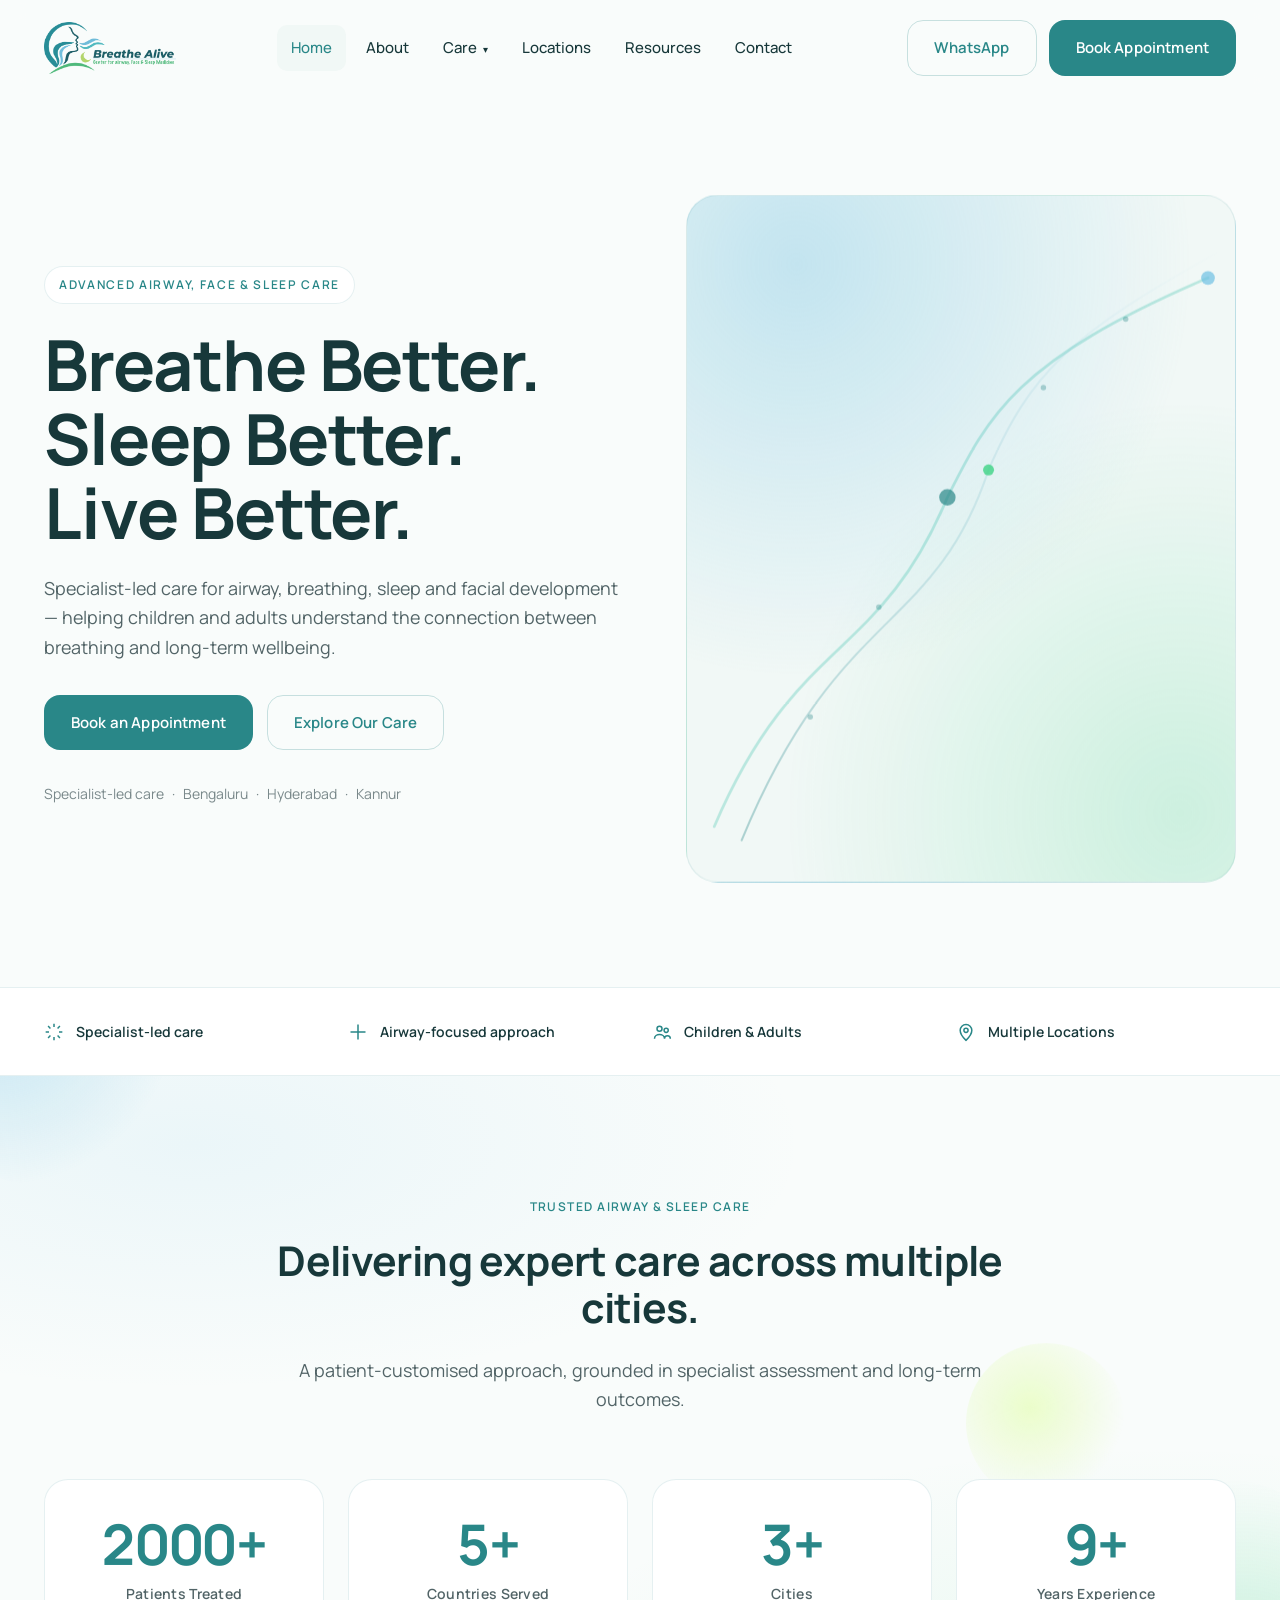
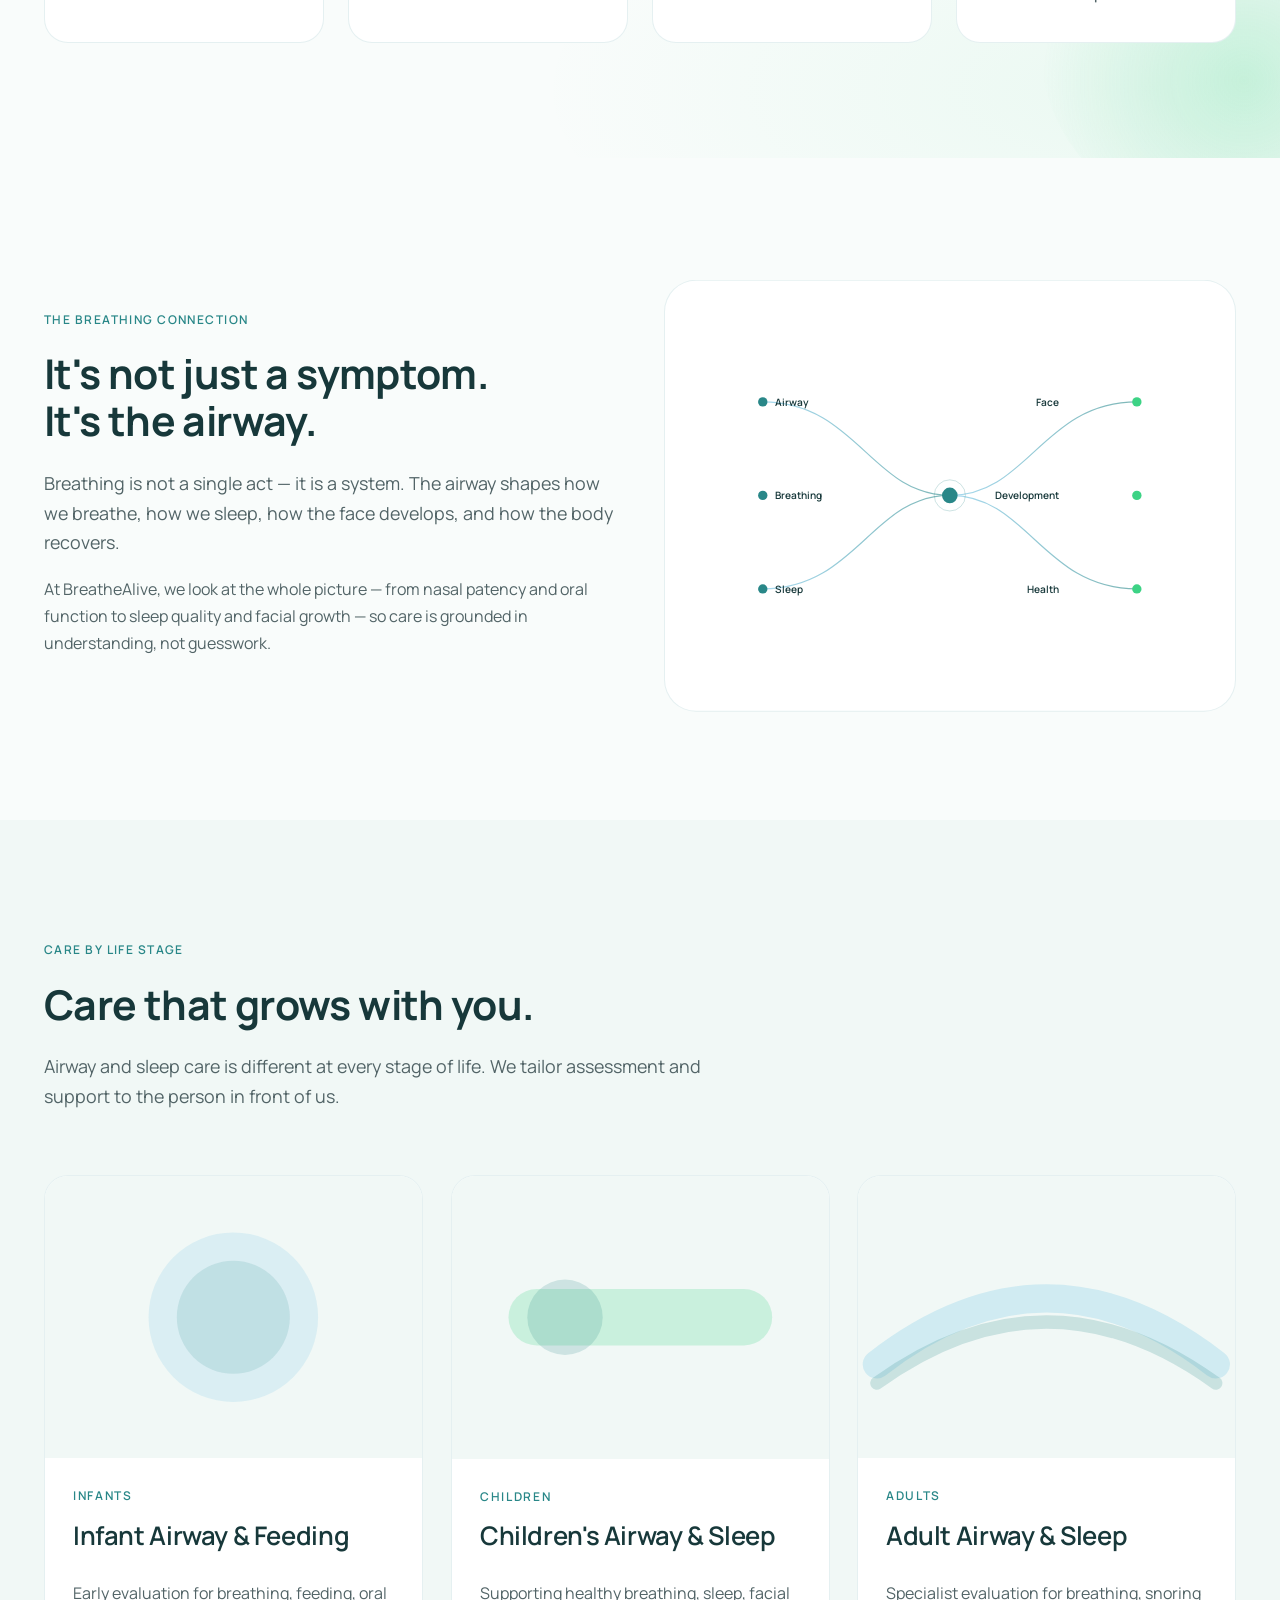
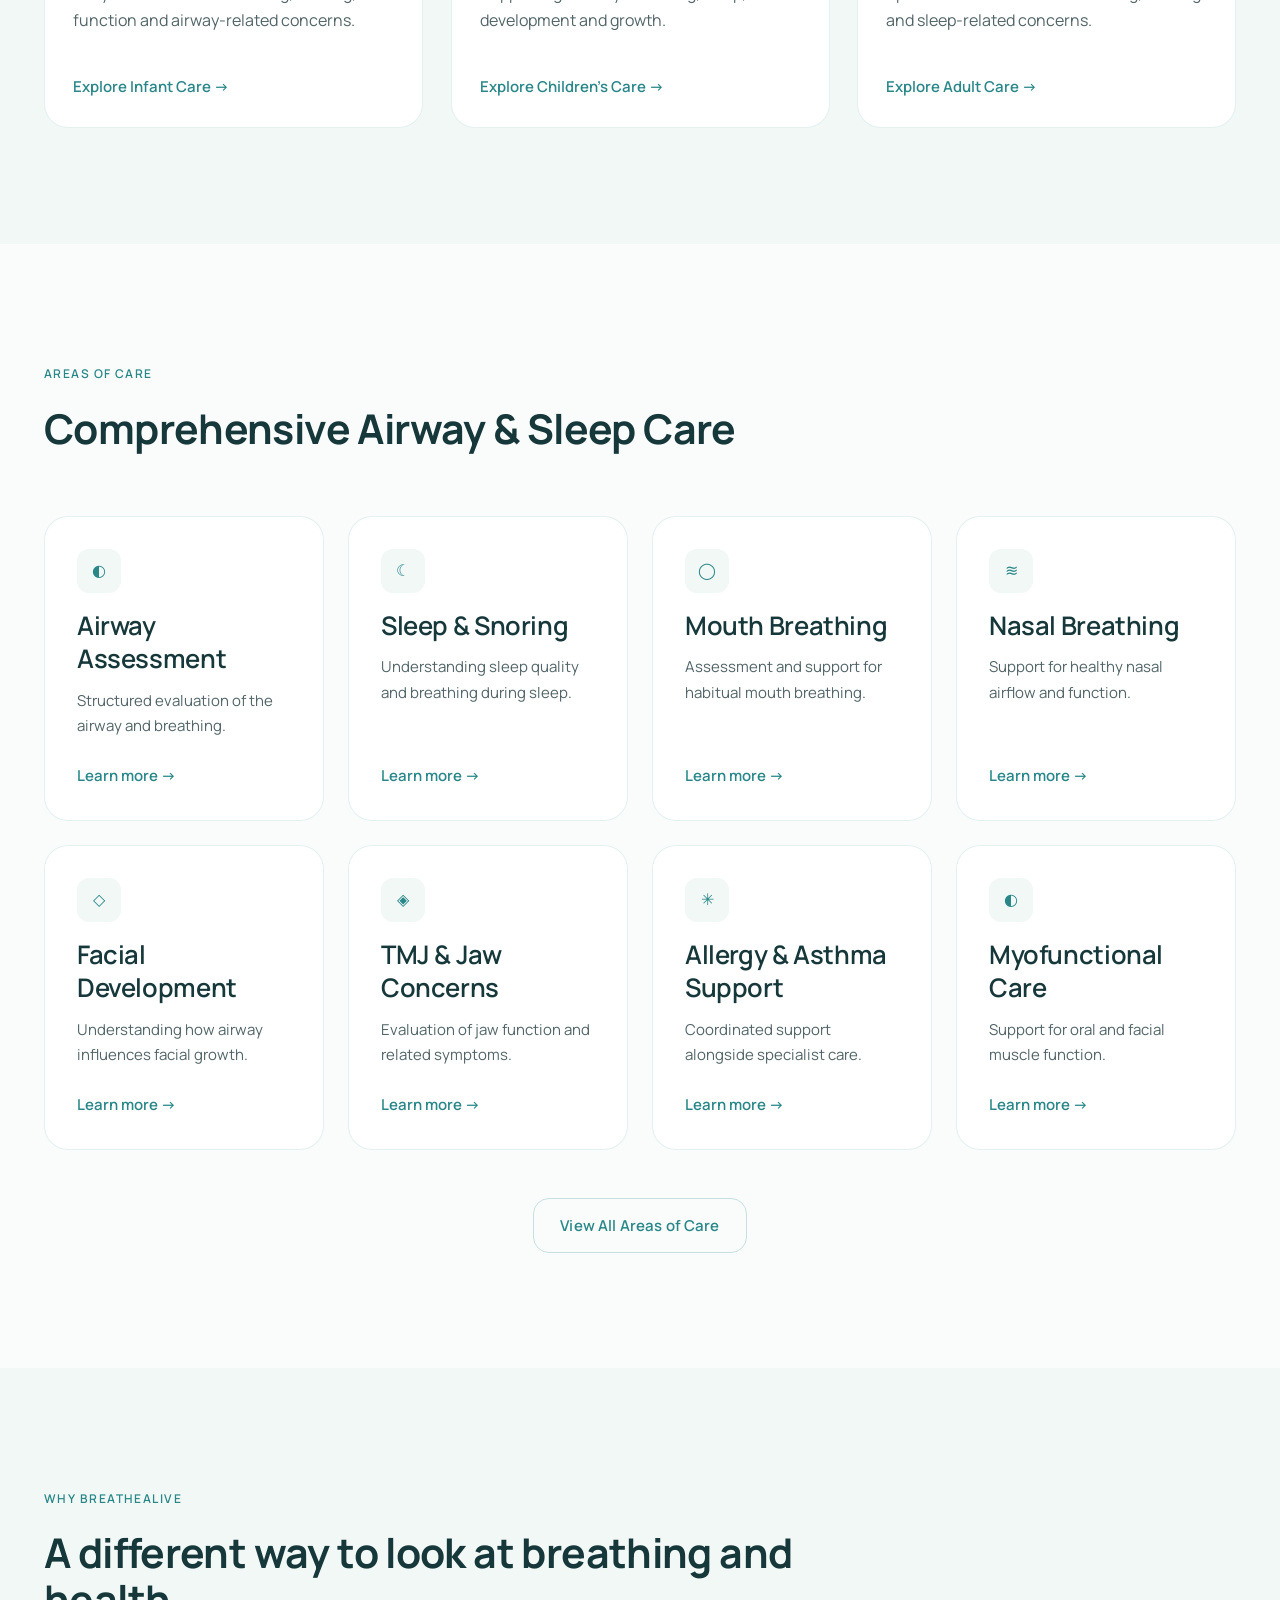
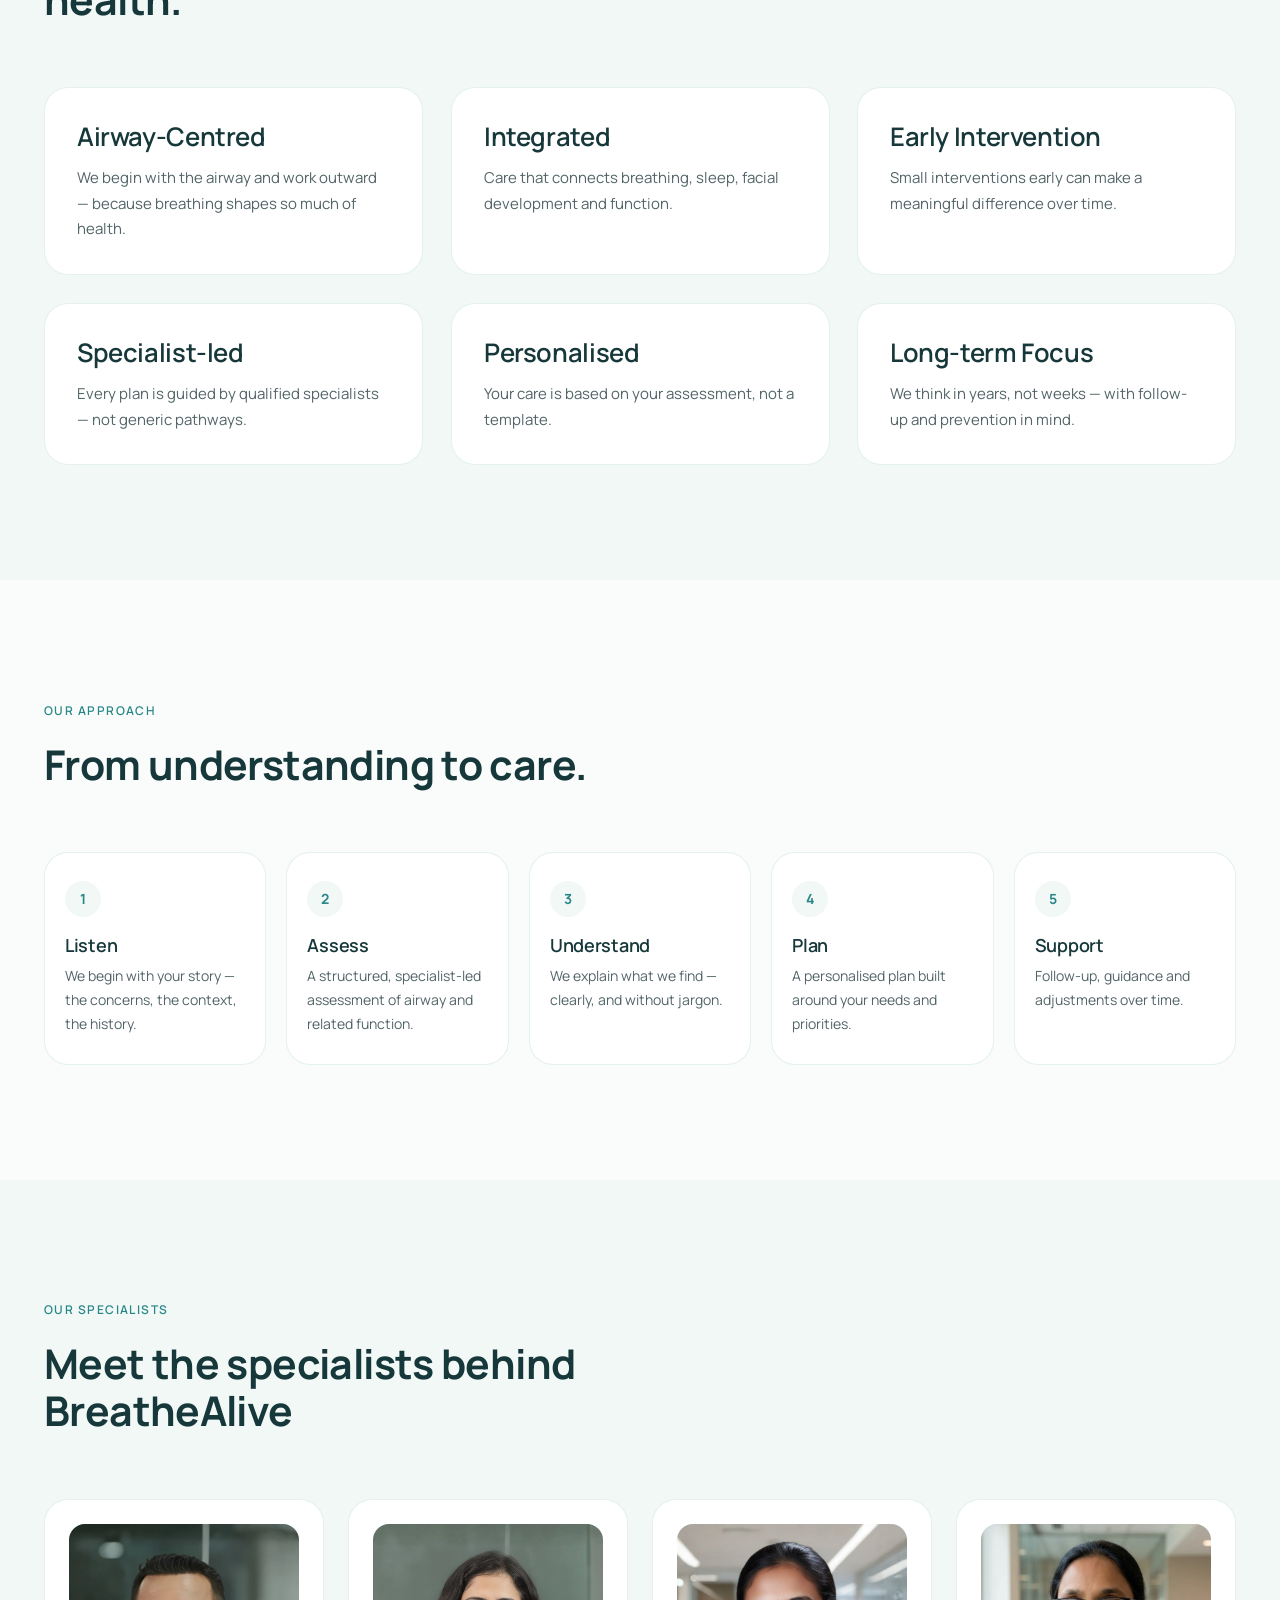
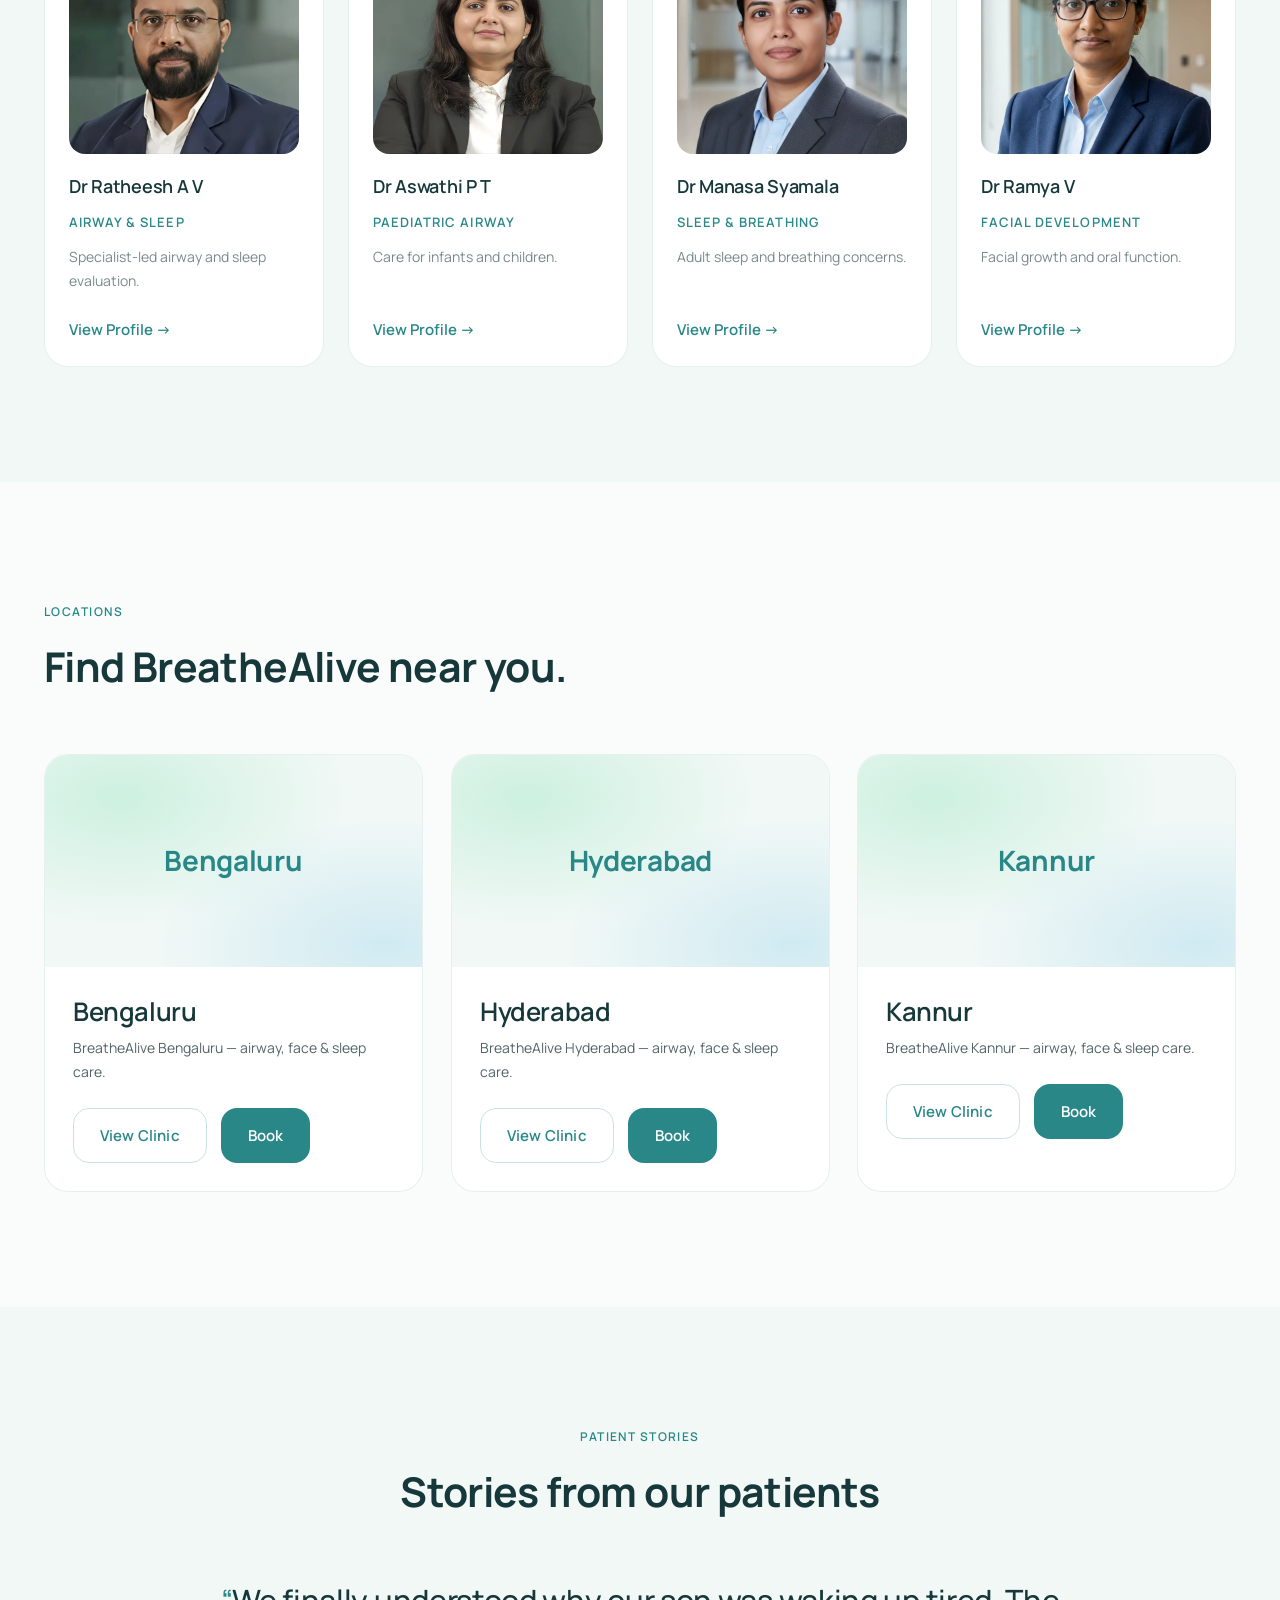
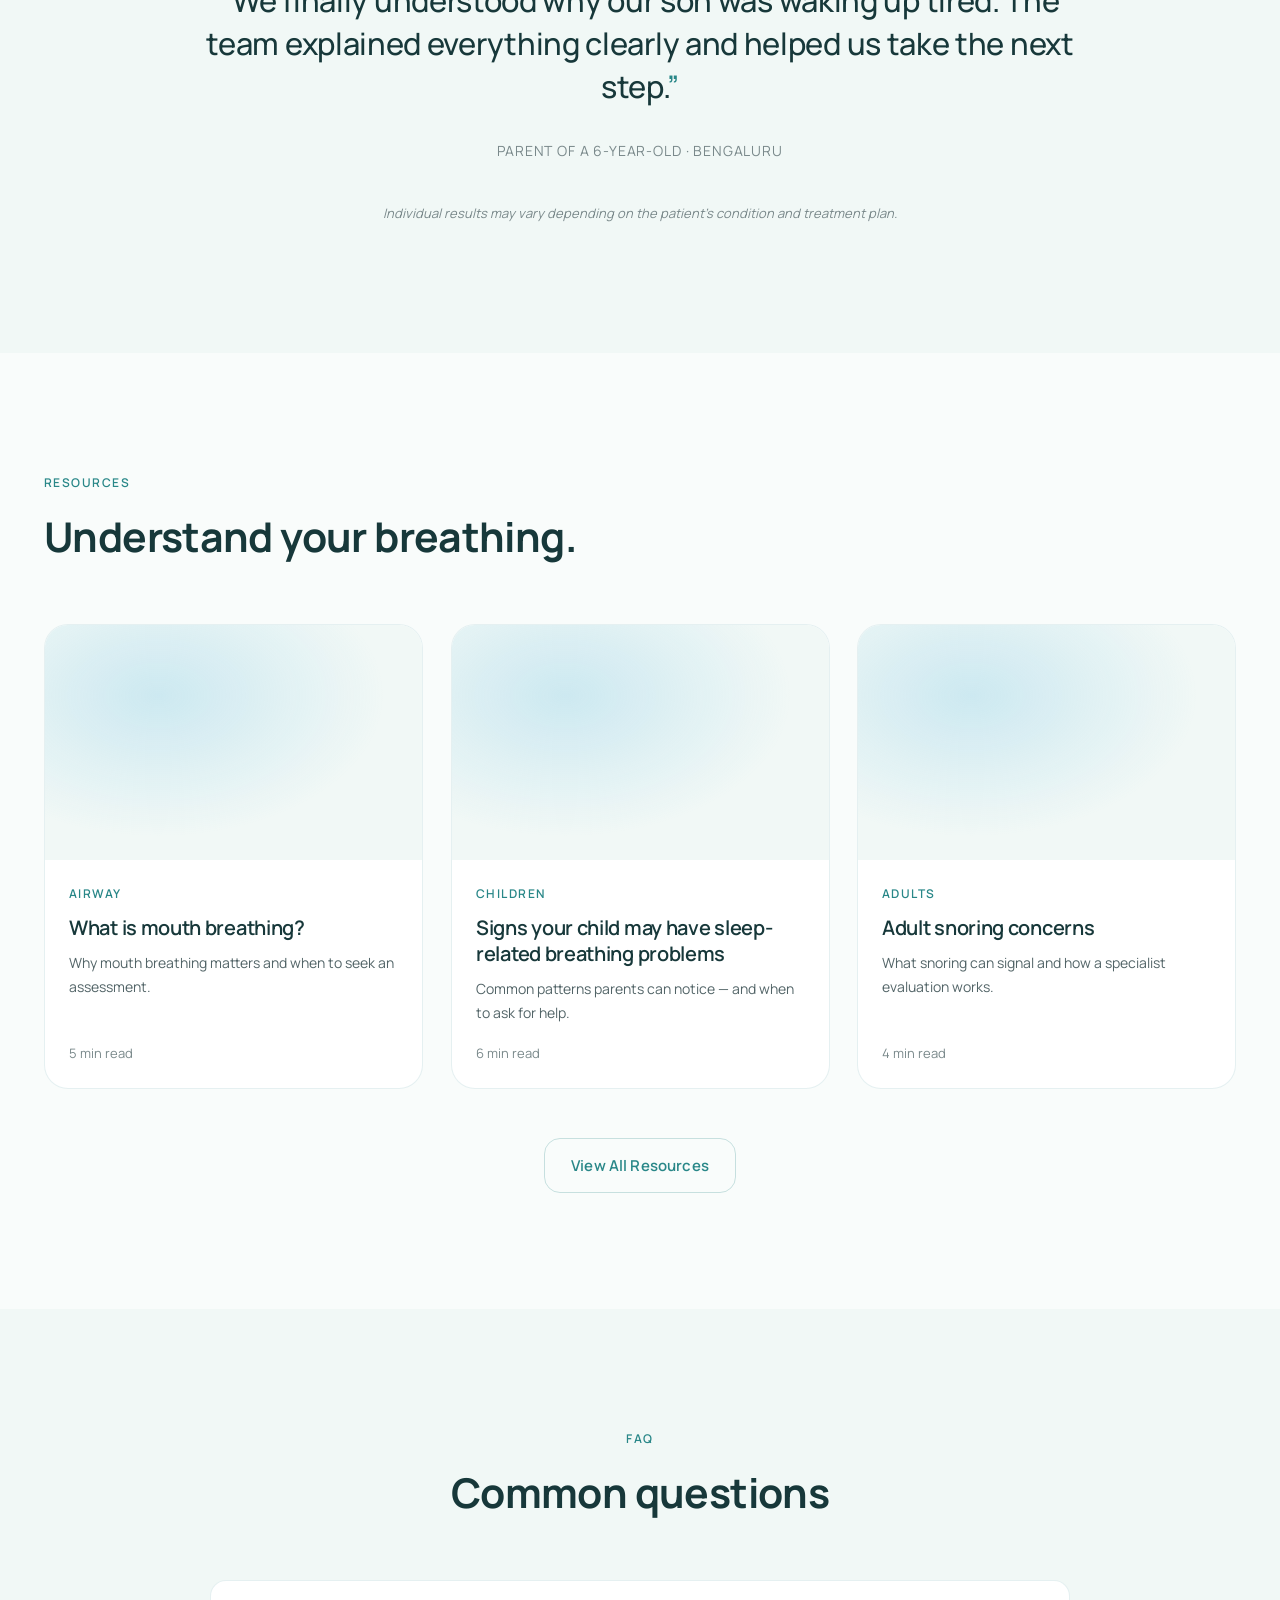
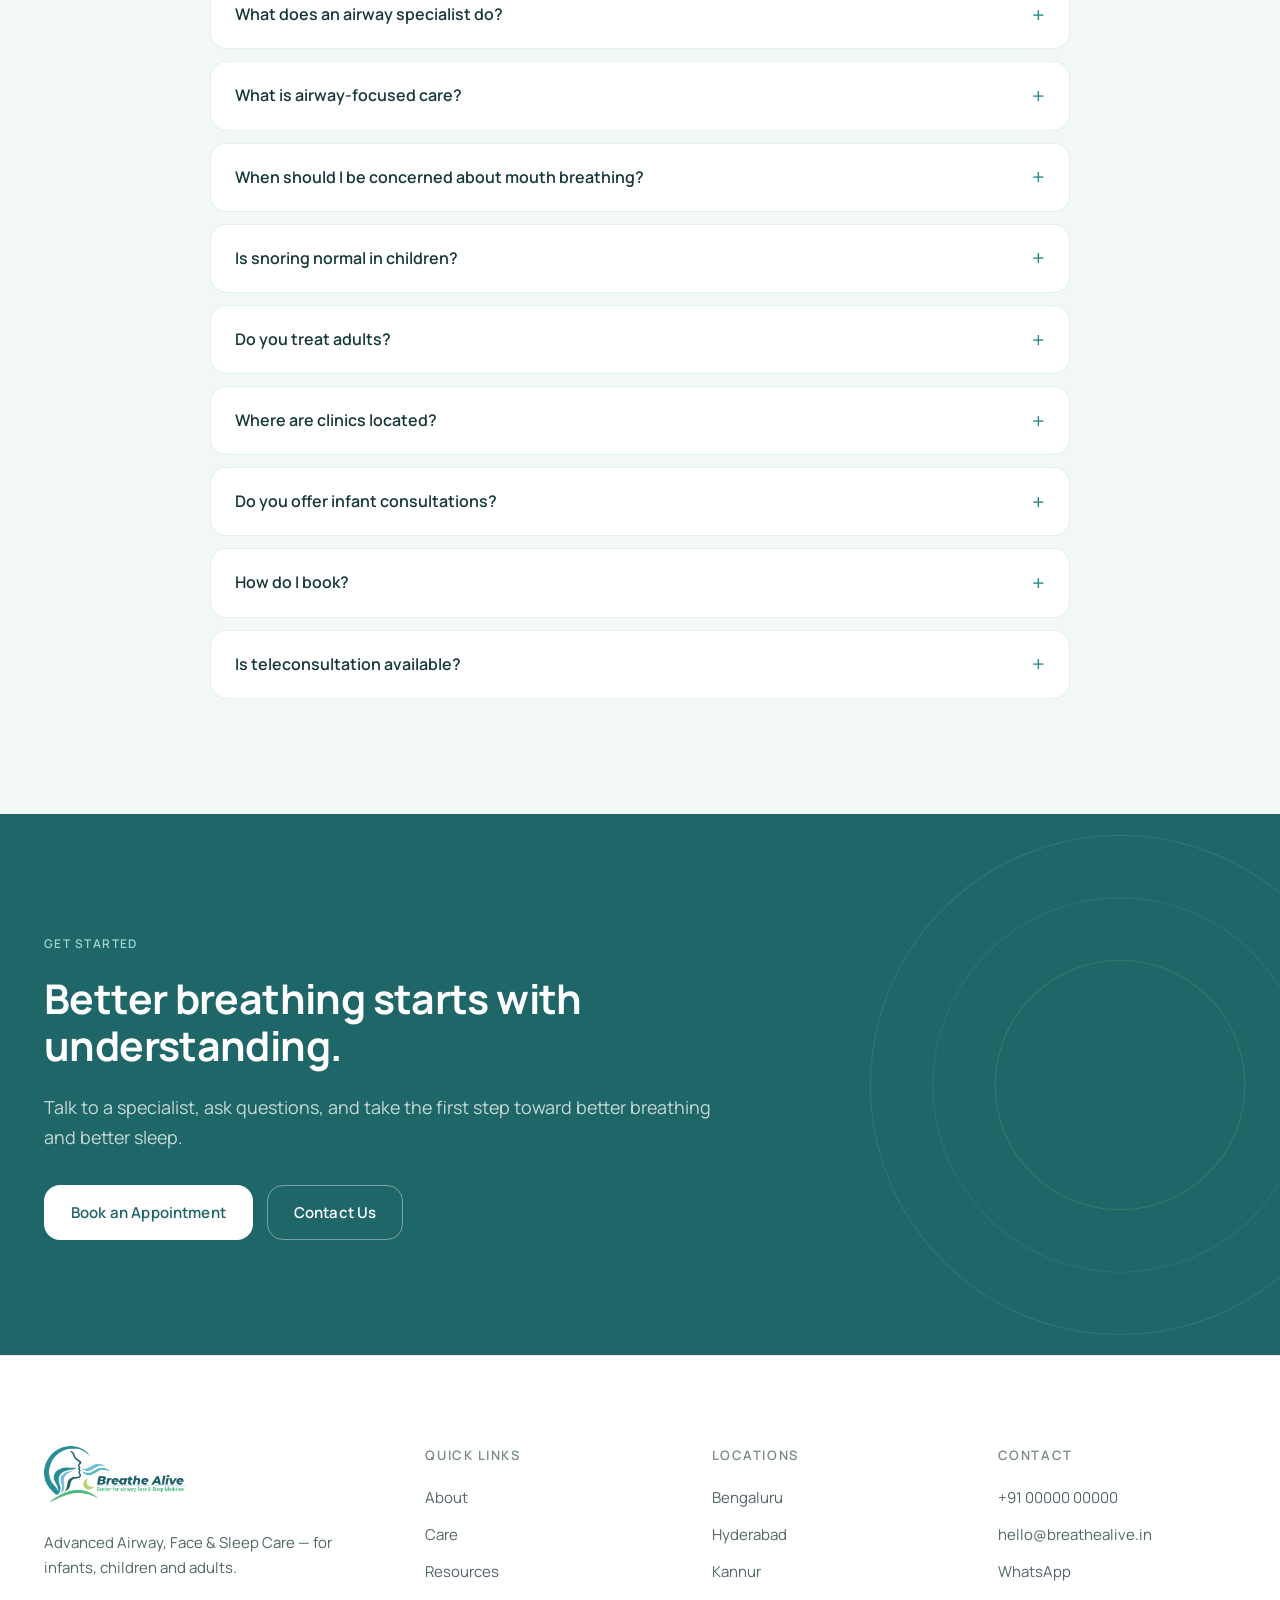
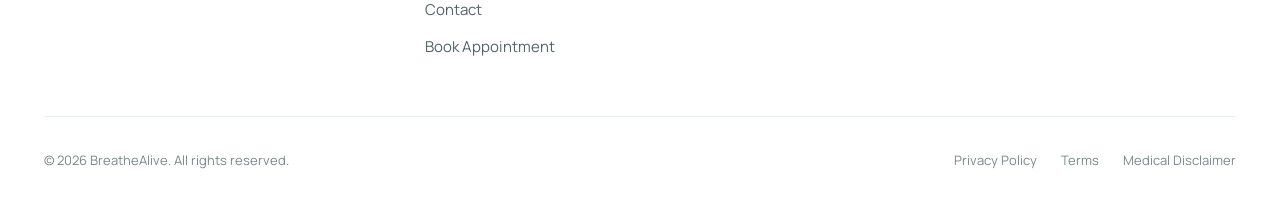
==== commit 38973a47: "style css updated index file extra tabs are added based on css" ====
--- a/index.html
+++ b/index.html
@@ -4,21 +4,21 @@
 <head>
     <meta charset="UTF-8" />
     <meta name="viewport" content="width=device-width, initial-scale=1" />
-    <title>BreatheAlive — Advanced Airway, Face & Sleep Care</title>
+    <title>BreatheAlive — Advanced Airway, Face &amp; Sleep Care</title>
     <meta name="description"
         content="Specialist-led airway, breathing, sleep and facial development care for infants, children and adults. Clinics in Bengaluru, Hyderabad and Kannur." />
     <link rel="canonical" href="https://breathealive.in/" />
 
     <!-- Open Graph -->
     <meta property="og:type" content="website" />
-    <meta property="og:title" content="BreatheAlive — Advanced Airway, Face & Sleep Care" />
+    <meta property="og:title" content="BreatheAlive — Advanced Airway, Face &amp; Sleep Care" />
     <meta property="og:description" content="Breathe Better. Sleep Better. Live Better." />
     <meta property="og:url" content="https://breathealive.in/" />
     <meta property="og:image" content="https://breathealive.in/og.jpg" />
 
     <!-- Twitter -->
     <meta name="twitter:card" content="summary_large_image" />
-    <meta name="twitter:title" content="BreatheAlive — Advanced Airway, Face & Sleep Care" />
+    <meta name="twitter:title" content="BreatheAlive — Advanced Airway, Face &amp; Sleep Care" />
     <meta name="twitter:description" content="Breathe Better. Sleep Better. Live Better." />
 
     <!-- Fonts -->
@@ -29,7 +29,11 @@
     <!-- Styles -->
     <link rel="stylesheet" href="assets/css/styles.css" />
 
-    <!-- Structured data: Organization + MedicalClinic -->
+    <!-- Favicon -->
+    <link rel="icon" type="image/png" href="assets/images/logo.png" />
+    <link rel="apple-touch-icon" href="assets/images/logo.png" />
+
+    <!-- Structured data: MedicalClinic -->
     <script type="application/ld+json">
   {
     "@context": "https://schema.org",
@@ -62,20 +66,22 @@
 
     <a class="skip-link" href="#main">Skip to content</a>
 
+    <!-- Scroll progress bar -->
+    <div class="scroll-progress" aria-hidden="true"></div>
+
     <!-- ============================= HEADER ============================= -->
     <header class="header" role="banner">
         <div class="header__inner">
             <a href="/" class="logo" aria-label="BreatheAlive home">
                 <img src="assets/images/logo.png" alt="BreatheAlive — Airway, Face & Sleep Centre" class="logo__img"
                     width="220" height="80" loading="eager" decoding="async" />
-                <!-- <span>BreatheAlive</span> -->
             </a>
 
             <nav class="nav" aria-label="Primary">
-                <a class="nav__link" href="/">Home</a>
+                <a class="nav__link" href="/" aria-current="page">Home</a>
                 <a class="nav__link" href="about.html">About</a>
                 <div class="nav__dropdown">
-                    <a class="nav__link" href="care.html" aria-haspopup="true">Care ▾</a>
+                    <a class="nav__link" href="care.html" aria-haspopup="true">Care</a>
                     <div class="nav__dropdown-menu" role="menu">
                         <a href="infants.html" role="menuitem">Infants</a>
                         <a href="children.html" role="menuitem">Children</a>
@@ -103,7 +109,10 @@
     <!-- Mobile drawer -->
     <div class="drawer" id="mobile-drawer" data-drawer aria-hidden="true">
         <div class="drawer__head">
-            <a href="/" class="logo"><span class="logo__mark" aria-hidden="true">B</span><span>BreatheAlive</span></a>
+            <a href="/" class="logo">
+                <img src="assets/images/logo.png" alt="BreatheAlive" class="logo__img" width="180" height="46"
+                    decoding="async" />
+            </a>
             <button class="drawer__close" data-menu-close aria-label="Close menu">
                 <svg width="22" height="22" viewBox="0 0 24 24" fill="none" stroke="currentColor" stroke-width="2"
                     aria-hidden="true">
@@ -112,7 +121,7 @@
             </button>
         </div>
         <nav class="drawer__nav" aria-label="Mobile">
-            <a href="/">Home</a>
+            <a href="/" aria-current="page">Home</a>
             <a href="about.html">About</a>
             <a href="care.html">Care</a>
             <a href="infants.html">— Infants</a>
@@ -154,8 +163,7 @@
                         </p>
                     </div>
 
-                    <div class="hero__visual" aria-hidden="true">
-                        <!-- Abstract airway / breath graphic -->
+                    <div class="hero__visual" data-parallax="0.05" aria-hidden="true">
                         <svg viewBox="0 0 400 500" preserveAspectRatio="xMidYMid slice" role="img">
                             <defs>
                                 <linearGradient id="g1" x1="0" y1="0" x2="1" y2="1">
@@ -228,7 +236,6 @@
 
         <!-- ============================= STATS / TRUSTED CARE ============================= -->
         <section class="section stats-section" aria-labelledby="stats-title">
-            <!-- Decorative floating orbs (parallax) -->
             <span class="float-orb float-orb--1" data-parallax="0.15" aria-hidden="true"></span>
             <span class="float-orb float-orb--2" data-parallax="-0.12" aria-hidden="true"></span>
             <span class="float-orb float-orb--3" data-parallax="0.08" aria-hidden="true"></span>
@@ -280,7 +287,7 @@
                         </p>
                     </div>
 
-                    <div class="connection" data-reveal aria-hidden="true">
+                    <div class="connection" data-reveal data-parallax="0.04" aria-hidden="true">
                         <svg viewBox="0 0 600 420" role="img">
                             <defs>
                                 <linearGradient id="line" x1="0" y1="0" x2="1" y2="0">
@@ -534,7 +541,9 @@
 
                 <div class="grid-4">
                     <article class="doctor" data-reveal>
-                        <div class="doctor__avatar" aria-hidden="true"><img src="assets/profiles/dr_ratheesh.webp" />
+                        <div class="doctor__avatar" aria-hidden="true">
+                            <img src="assets/profiles/dr_ratheesh.webp" alt="" loading="lazy" decoding="async"
+                                width="400" height="400" />
                         </div>
                         <h4>Dr Ratheesh A V</h4>
                         <div class="doctor__specialty">Airway &amp; Sleep</div>
@@ -542,7 +551,9 @@
                         <a class="card__link" href="about.html#team">View Profile</a>
                     </article>
                     <article class="doctor" data-reveal>
-                        <div class="doctor__avatar" aria-hidden="true"><img src="assets/profiles/dr_aswathi.webp" />
+                        <div class="doctor__avatar" aria-hidden="true">
+                            <img src="assets/profiles/dr_aswathi.webp" alt="" loading="lazy" decoding="async"
+                                width="400" height="400" />
                         </div>
                         <h4>Dr Aswathi P T</h4>
                         <div class="doctor__specialty">Paediatric Airway</div>
@@ -550,15 +561,20 @@
                         <a class="card__link" href="about.html#team">View Profile</a>
                     </article>
                     <article class="doctor" data-reveal>
-                        <div class="doctor__avatar" aria-hidden="true"><img
-                                src="assets/profiles/dr_manasa_syamala.webp" /></div>
+                        <div class="doctor__avatar" aria-hidden="true">
+                            <img src="assets/profiles/dr_manasa_syamala.webp" alt="" loading="lazy" decoding="async"
+                                width="400" height="400" />
+                        </div>
                         <h4>Dr Manasa Syamala</h4>
                         <div class="doctor__specialty">Sleep &amp; Breathing</div>
                         <div class="doctor__meta">Adult sleep and breathing concerns.</div>
                         <a class="card__link" href="about.html#team">View Profile</a>
                     </article>
                     <article class="doctor" data-reveal>
-                        <div class="doctor__avatar" aria-hidden="true"><img src="assets/profiles/dr_ramya.webp" /></div>
+                        <div class="doctor__avatar" aria-hidden="true">
+                            <img src="assets/profiles/dr_ramya.webp" alt="" loading="lazy" decoding="async" width="400"
+                                height="400" />
+                        </div>
                         <h4>Dr Ramya V</h4>
                         <div class="doctor__specialty">Facial Development</div>
                         <div class="doctor__meta">Facial growth and oral function.</div>
@@ -583,7 +599,7 @@
                             <h3>Bengaluru</h3>
                             <p>BreatheAlive Bengaluru — airway, face &amp; sleep care.</p>
                             <div class="btn-row">
-                                <a class="btn btn--secondary" href="bengaluru.html">View Clinic</a>
+                                <a class="btn btn--secondary" href="locations.html#bengaluru">View Clinic</a>
                                 <a class="btn btn--primary" href="book.html">Book</a>
                             </div>
                         </div>
@@ -784,7 +800,7 @@
                 <div>
                     <h4>Locations</h4>
                     <ul>
-                        <li><a href="bengaluru.html">Bengaluru</a></li>
+                        <li><a href="locations.html#bengaluru">Bengaluru</a></li>
                         <li><a href="locations.html#hyderabad">Hyderabad</a></li>
                         <li><a href="locations.html#kannur">Kannur</a></li>
                     </ul>
@@ -820,8 +836,18 @@
         </div>
     </div>
 
+    <!-- Back-to-top button -->
+    <button class="to-top" aria-label="Back to top" onclick="window.scrollTo({top:0,behavior:'smooth'})">
+        <svg width="18" height="18" viewBox="0 0 24 24" fill="none" stroke="currentColor" stroke-width="2"
+            stroke-linecap="round" stroke-linejoin="round" aria-hidden="true">
+            <path d="M12 19V5M5 12l7-7 7 7" />
+        </svg>
+    </button>
+
     <script src="assets/js/main.js" defer></script>
-    <script>document.getElementById('year').textContent = new Date().getFullYear();</script>
+    <script>
+        document.getElementById('year').textContent = new Date().getFullYear();
+    </script>
 </body>
 
 </html>
--- a/assets/css/styles.css
+++ b/assets/css/styles.css
@@ -1,49 +1,137 @@
 /* ==========================================================================
    BreatheAlive — Design System
+   Complete production stylesheet
    ========================================================================== */
 
 :root {
-  /* Colors */
+  /* =====================================================================
+     BRAND COLORS
+     ===================================================================== */
   --color-primary: #298788;
   --color-primary-dark: #1F6668;
+  --color-primary-light: #3BA3A4;
+  --color-primary-tint: rgba(41, 135, 136, 0.08);
+  --color-primary-tint-strong: rgba(41, 135, 136, 0.16);
+
   --color-secondary: #3DD385;
+  --color-secondary-dark: #2BB06E;
+  --color-secondary-tint: rgba(61, 211, 133, 0.12);
+
   --color-accent: #D0FF71;
+  --color-accent-tint: rgba(208, 255, 113, 0.18);
+
   --color-sky: #6EC1E4;
-
+  --color-sky-dark: #4A9FB1;
+  --color-sky-tint: rgba(110, 193, 228, 0.14);
+
+  /* =====================================================================
+     TEXT
+     ===================================================================== */
   --color-heading: #17383A;
   --color-body: #526467;
   --color-muted: #7A898B;
-
+  --color-inverse: #FFFFFF;
+  --color-inverse-muted: rgba(255, 255, 255, 0.72);
+
+  /* =====================================================================
+     SEMANTIC STATES
+     ===================================================================== */
+  --color-success: #2BB06E;
+  --color-success-tint: rgba(43, 176, 110, 0.12);
+  --color-warning: #E0A14A;
+  --color-warning-tint: rgba(224, 161, 74, 0.12);
+  --color-error: #C0392B;
+  --color-error-tint: rgba(192, 57, 43, 0.12);
+  --color-info: var(--color-sky);
+  --color-info-tint: var(--color-sky-tint);
+
+  /* =====================================================================
+     BACKGROUNDS & SURFACES
+     ===================================================================== */
   --color-background: #F9FCFB;
   --color-surface: #FFFFFF;
   --color-surface-soft: #F1F8F6;
-
+  --color-surface-muted: #ECF3F1;
+
+  /* =====================================================================
+     BORDERS
+     ===================================================================== */
   --border-soft: rgba(41, 135, 136, 0.12);
   --border-mid: rgba(41, 135, 136, 0.24);
-
-  /* Radius */
+  --border-strong: rgba(41, 135, 136, 0.40);
+
+  /* =====================================================================
+     RADIUS
+     ===================================================================== */
   --radius-sm: 10px;
   --radius-md: 16px;
   --radius-lg: 24px;
   --radius-xl: 32px;
-
-  /* Layout */
+  --radius-2xl: 40px;
+  --radius-pill: 100px;
+
+  /* =====================================================================
+     LAYOUT
+     ===================================================================== */
   --container: 1240px;
+  --container-narrow: 880px;
+  --container-wide: 1440px;
   --section-space: clamp(72px, 9vw, 140px);
-
-  /* Motion */
+  --section-space-sm: clamp(48px, 6vw, 80px);
+
+  /* =====================================================================
+     MOTION
+     ===================================================================== */
   --ease: cubic-bezier(0.22, 0.61, 0.36, 1);
+  --ease-out: cubic-bezier(0.16, 1, 0.3, 1);
+  --ease-in: cubic-bezier(0.7, 0, 0.84, 0);
   --dur-fast: 180ms;
   --dur: 320ms;
   --dur-slow: 600ms;
 
-  /* Shadows (soft, restrained) */
-  --shadow-sm: 0 1px 2px rgba(23, 56, 58, 0.04);
+  /* =====================================================================
+     SHADOWS
+     ===================================================================== */
+  --shadow-xs: 0 1px 2px rgba(23, 56, 58, 0.04);
+  --shadow-sm: 0 2px 6px rgba(23, 56, 58, 0.05);
   --shadow-md: 0 8px 24px rgba(23, 56, 58, 0.06);
   --shadow-lg: 0 20px 60px rgba(23, 56, 58, 0.08);
-
-  /* Focus */
-  --focus: 0 0 0 2px var(--color-background), 0 0 0 4px var(--color-primary);
+  --shadow-xl: 0 30px 80px rgba(23, 56, 58, 0.12);
+
+  /* =====================================================================
+     GRADIENTS
+     ===================================================================== */
+  --gradient-hero:
+    radial-gradient(120% 100% at 20% 10%, rgba(110, 193, 228, 0.35), transparent 60%),
+    radial-gradient(120% 100% at 90% 90%, rgba(61, 211, 133, 0.20), transparent 60%),
+    var(--color-surface-soft);
+
+  --gradient-cta:
+    linear-gradient(135deg, #1F6668 0%, #298788 60%, #3BA3A4 100%);
+
+  --gradient-line:
+    linear-gradient(90deg, var(--color-primary), var(--color-sky), var(--color-secondary));
+
+  /* =====================================================================
+     FONT STACK
+     ===================================================================== */
+  --font-sans: 'Manrope', 'Roboto', -apple-system, BlinkMacSystemFont, 'Segoe UI', sans-serif;
+  --font-mono: 'JetBrains Mono', ui-monospace, SFMono-Regular, Menlo, monospace;
+
+  /* =====================================================================
+     FOCUS
+     ===================================================================== */
+  --focus-ring: 0 0 0 2px var(--color-background), 0 0 0 4px var(--color-primary);
+  --focus-ring-inset: inset 0 0 0 2px var(--color-primary);
+
+  /* =====================================================================
+     Z-INDEX
+     ===================================================================== */
+  --z-base: 1;
+  --z-sticky: 50;
+  --z-drawer: 100;
+  --z-modal: 150;
+  --z-toast: 200;
 }
 
 /* ==========================================================================
@@ -72,6 +160,10 @@
   -moz-osx-font-smoothing: grayscale;
 }
 
+body.no-scroll {
+  overflow: hidden;
+}
+
 img,
 svg,
 video {
@@ -98,7 +190,7 @@
 
 :focus-visible {
   outline: none;
-  box-shadow: var(--focus);
+  box-shadow: var(--focus-ring);
   border-radius: 4px;
 }
 
@@ -155,6 +247,135 @@
   margin-bottom: 20px;
 }
 
+.label--soft {
+  background: var(--color-primary-tint);
+  color: var(--color-primary);
+  padding: 6px 12px;
+  border-radius: var(--radius-pill);
+  letter-spacing: 0.10em;
+}
+
+.label--sky {
+  color: var(--color-sky-dark);
+  background: var(--color-sky-tint);
+  padding: 6px 12px;
+  border-radius: var(--radius-pill);
+}
+
+.label--inverse {
+  color: var(--color-inverse-muted);
+}
+
+.label.inline,
+.label+.label,
+.btn .label {
+  margin-bottom: 0;
+}
+
+.badge {
+  display: inline-flex;
+  align-items: center;
+  gap: 6px;
+  padding: 4px 10px;
+  font-size: 12px;
+  font-weight: 600;
+  letter-spacing: 0.04em;
+  border-radius: var(--radius-pill);
+  background: var(--color-surface-soft);
+  color: var(--color-heading);
+  border: 1px solid var(--border-soft);
+}
+
+.badge--primary {
+  background: var(--color-primary-tint);
+  color: var(--color-primary);
+  border-color: transparent;
+}
+
+.badge--success {
+  background: var(--color-success-tint);
+  color: var(--color-success);
+  border-color: transparent;
+}
+
+.badge--warning {
+  background: var(--color-warning-tint);
+  color: var(--color-warning);
+  border-color: transparent;
+}
+
+.badge--error {
+  background: var(--color-error-tint);
+  color: var(--color-error);
+  border-color: transparent;
+}
+
+.pill {
+  display: inline-flex;
+  align-items: center;
+  gap: 8px;
+  padding: 8px 16px;
+  font-size: 14px;
+  font-weight: 600;
+  border-radius: var(--radius-pill);
+  background: var(--color-surface);
+  color: var(--color-body);
+  border: 1px solid var(--border-soft);
+  transition: background var(--dur-fast) var(--ease),
+    color var(--dur-fast) var(--ease),
+    border-color var(--dur-fast) var(--ease);
+  cursor: pointer;
+  text-decoration: none;
+}
+
+.pill:hover {
+  border-color: var(--color-primary);
+  color: var(--color-primary);
+}
+
+.pill.is-active {
+  background: var(--color-primary);
+  color: #fff;
+  border-color: var(--color-primary);
+}
+
+.pill--soft {
+  background: var(--color-surface-soft);
+  border-color: transparent;
+}
+
+.tag {
+  display: inline-flex;
+  align-items: center;
+  gap: 6px;
+  font-size: 13px;
+  font-weight: 600;
+  color: var(--color-body);
+  background: var(--color-surface-soft);
+  padding: 4px 10px;
+  border-radius: var(--radius-pill);
+}
+
+.tag--primary {
+  background: var(--color-primary-tint);
+  color: var(--color-primary);
+}
+
+.divider {
+  height: 1px;
+  background: var(--border-soft);
+  border: 0;
+  margin: 32px 0;
+}
+
+.divider--accent {
+  height: 3px;
+  width: 60px;
+  border-radius: 2px;
+  background: var(--gradient-line);
+  margin: 20px 0;
+}
+
 .lead {
   font-size: clamp(17px, 1.4vw, 20px);
   line-height: 1.65;
@@ -162,6 +383,30 @@
   max-width: 62ch;
 }
 
+.lead.center,
+.section-head.center .lead {
+  margin-left: auto;
+  margin-right: auto;
+}
+
+mark {
+  background: var(--color-accent-tint);
+  color: var(--color-heading);
+  padding: 2px 6px;
+  border-radius: 4px;
+}
+
+abbr[title] {
+  text-decoration: underline dotted;
+  text-underline-offset: 3px;
+  cursor: help;
+}
+
+small {
+  font-size: 13px;
+  color: var(--color-muted);
+}
+
 /* ==========================================================================
    Layout
    ========================================================================== */
@@ -173,16 +418,56 @@
   padding: 0 24px;
 }
 
+.container--narrow {
+  max-width: var(--container-narrow);
+}
+
+.container--wide {
+  max-width: var(--container-wide);
+}
+
+.container--full {
+  max-width: none;
+  padding: 0 clamp(16px, 4vw, 48px);
+}
+
 .section {
   padding: var(--section-space) 0;
 }
 
+.section--tight {
+  padding: var(--section-space-sm) 0;
+}
+
+.section--flush-top {
+  padding-top: 0;
+}
+
+.section--flush-bottom {
+  padding-bottom: 0;
+}
+
 .section--soft {
   background: var(--color-surface-soft);
 }
 
 .section--white {
   background: var(--color-surface);
+}
+
+.section--tint {
+  background: var(--color-primary-tint);
+}
+
+.section--sky {
+  background: var(--color-sky-tint);
+}
+
+.section--grid {
+  background-image:
+    linear-gradient(var(--border-soft) 1px, transparent 1px),
+    linear-gradient(90deg, var(--border-soft) 1px, transparent 1px);
+  background-size: 48px 48px;
 }
 
 .section--dark {
@@ -200,6 +485,33 @@
   color: #C7DAD8;
 }
 
+.section--dark a:not(.btn),
+.cta-band a:not(.btn) {
+  color: #9FD6D3;
+  text-decoration: underline;
+  text-underline-offset: 3px;
+}
+
+.section--dark a:not(.btn):hover,
+.cta-band a:not(.btn):hover {
+  color: #FFFFFF;
+}
+
+.section--dark .lead,
+.cta-band .lead {
+  color: #C7DAD8;
+}
+
+.section--dark .btn--ghost,
+.cta-band .btn--ghost {
+  color: #FFFFFF;
+}
+
+.section--dark .btn--ghost:hover,
+.cta-band .btn--ghost:hover {
+  color: #9FD6D3;
+}
+
 .section-head {
   max-width: 780px;
   margin-bottom: clamp(40px, 5vw, 72px);
@@ -209,6 +521,16 @@
   margin-left: auto;
   margin-right: auto;
   text-align: center;
+}
+
+/* ==========================================================================
+   Grids
+   ========================================================================== */
+
+.grid-1 {
+  display: grid;
+  grid-template-columns: 1fr;
+  gap: 24px;
 }
 
 .grid-2 {
@@ -230,10 +552,30 @@
   gap: 24px;
 }
 
+.grid-5 {
+  display: grid;
+  grid-template-columns: repeat(5, 1fr);
+  gap: 20px;
+}
+
+.grid-6 {
+  display: grid;
+  grid-template-columns: repeat(6, 1fr);
+  gap: 20px;
+}
+
+.grid-auto {
+  display: grid;
+  grid-template-columns: repeat(auto-fit, minmax(260px, 1fr));
+  gap: 24px;
+}
+
 @media (max-width: 1024px) {
 
   .grid-3,
-  .grid-4 {
+  .grid-4,
+  .grid-5,
+  .grid-6 {
     grid-template-columns: repeat(2, 1fr);
   }
 }
@@ -242,7 +584,9 @@
 
   .grid-2,
   .grid-3,
-  .grid-4 {
+  .grid-4,
+  .grid-5,
+  .grid-6 {
     grid-template-columns: 1fr;
     gap: 20px;
   }
@@ -349,6 +693,38 @@
   gap: 14px;
 }
 
+/* Enhanced focus ring for filled buttons */
+.btn:focus-visible,
+.pill:focus-visible,
+.icon-btn:focus-visible {
+  outline: none;
+  box-shadow:
+    0 0 0 2px var(--color-background),
+    0 0 0 4px var(--color-primary),
+    0 0 0 6px rgba(41, 135, 136, 0.20);
+}
+
+.icon-btn {
+  display: inline-grid;
+  place-items: center;
+  width: 40px;
+  height: 40px;
+  border-radius: 12px;
+  background: var(--color-surface);
+  border: 1px solid var(--border-soft);
+  color: var(--color-heading);
+  cursor: pointer;
+  transition: background var(--dur-fast) var(--ease),
+    color var(--dur-fast) var(--ease),
+    border-color var(--dur-fast) var(--ease);
+}
+
+.icon-btn:hover {
+  background: var(--color-surface-soft);
+  border-color: var(--border-mid);
+  color: var(--color-primary);
+}
+
 /* ==========================================================================
    Header
    ========================================================================== */
@@ -403,28 +779,31 @@
 
 .logo__img {
   display: block;
-  /* height: 52px; */
+  height: 52px;
   width: auto;
   max-width: 100%;
+  object-fit: contain;
   transition: height var(--dur) var(--ease);
 }
 
-/* Header shrink state */
 .header.is-scrolled .logo__img {
   height: 44px;
 }
 
-/* Footer logo */
+.footer .logo {
+  display: inline-flex;
+  align-items: center;
+  line-height: 1;
+}
+
 .footer .logo__img {
   height: 56px;
 }
 
-/* Mobile drawer */
 .drawer .logo__img {
   height: 46px;
 }
 
-/* Mobile */
 @media (max-width: 768px) {
   .logo__img {
     height: 44px;
@@ -443,7 +822,6 @@
   }
 }
 
-/* Keep the old mark style available in case you use it elsewhere */
 .logo__mark {
   width: 32px;
   height: 32px;
@@ -456,6 +834,10 @@
   font-weight: 700;
 }
 
+/* ==========================================================================
+   Navigation
+   ========================================================================== */
+
 .nav {
   display: flex;
   align-items: center;
@@ -479,6 +861,21 @@
 
 .nav__dropdown {
   position: relative;
+}
+
+/* Auto-generated dropdown arrow */
+.nav__dropdown>.nav__link::after {
+  content: "▾";
+  display: inline-block;
+  margin-left: 6px;
+  font-size: 10px;
+  transition: transform var(--dur-fast) var(--ease);
+  transform-origin: 50% 55%;
+}
+
+.nav__dropdown:hover>.nav__link::after,
+.nav__dropdown:focus-within>.nav__link::after {
+  transform: rotate(180deg);
 }
 
 .nav__dropdown-menu {
@@ -537,6 +934,15 @@
   justify-content: center;
 }
 
+.header__menu-btn svg {
+  stroke: var(--color-heading);
+  transition: stroke var(--dur-fast) var(--ease);
+}
+
+.header__menu-btn:hover svg {
+  stroke: var(--color-primary);
+}
+
 @media (max-width: 1100px) {
 
   .nav,
@@ -550,7 +956,10 @@
   }
 }
 
-/* Mobile drawer */
+/* ==========================================================================
+   Mobile drawer
+   ========================================================================== */
+
 .drawer {
   position: fixed;
   inset: 0;
@@ -685,6 +1094,33 @@
   }
 }
 
+.hero--blue {
+  background: linear-gradient(135deg, #DCEAF2 0%, #5FB6D6 62%, #2197C4 100%);
+  color: var(--color-heading);
+}
+
+.hero--blue h1,
+.hero--blue .hero__lead,
+.hero--blue p {
+  color: var(--color-heading);
+}
+
+.hero--blue .hero__eyebrow {
+  background: rgba(255, 255, 255, 0.7);
+  border-color: rgba(255, 255, 255, 0.5);
+  color: var(--color-primary-dark);
+}
+
+.hero--blue .hero__trust {
+  color: rgba(23, 56, 58, 0.75);
+}
+
+.hero__visual--blue {
+  background: rgba(255, 255, 255, 0.25);
+  backdrop-filter: blur(8px);
+  border-color: rgba(255, 255, 255, 0.4);
+}
+
 /* ==========================================================================
    Trust strip
    ========================================================================== */
@@ -789,6 +1225,42 @@
   display: inline-block;
 }
 
+/* Card variants */
+.card--glass {
+  background: rgba(255, 255, 255, 0.6);
+  backdrop-filter: blur(12px);
+  -webkit-backdrop-filter: blur(12px);
+  border-color: rgba(255, 255, 255, 0.7);
+}
+
+.card--gradient {
+  background:
+    radial-gradient(120% 100% at 20% 10%, var(--color-sky-tint), transparent 60%),
+    radial-gradient(120% 100% at 90% 90%, var(--color-secondary-tint), transparent 60%),
+    var(--color-surface);
+}
+
+.card--featured {
+  border-color: var(--border-mid);
+  box-shadow: var(--shadow-md);
+  position: relative;
+}
+
+.card--featured::before {
+  content: "";
+  position: absolute;
+  inset: 0;
+  border-radius: inherit;
+  padding: 1px;
+  background: linear-gradient(135deg, var(--color-primary), var(--color-sky));
+  -webkit-mask:
+    linear-gradient(#fff 0 0) content-box,
+    linear-gradient(#fff 0 0);
+  -webkit-mask-composite: xor;
+  mask-composite: exclude;
+  pointer-events: none;
+}
+
 /* Life stage card (with image) */
 .life-card {
   background: var(--color-surface);
@@ -811,9 +1283,12 @@
   position: relative;
 }
 
-.life-card__media svg {
+.life-card__media svg,
+.life-card__media img {
   width: 100%;
   height: 100%;
+  object-fit: cover;
+  display: block;
 }
 
 .life-card__body {
@@ -934,7 +1409,6 @@
   background:
     radial-gradient(100% 100% at 30% 20%, rgba(110, 193, 228, 0.30), transparent 70%),
     var(--color-surface-soft);
-  /* keep text fallback styling (for initials when no image) */
   display: grid;
   place-items: center;
   color: var(--color-primary);
@@ -943,7 +1417,6 @@
   letter-spacing: -0.02em;
 }
 
-/* Image fills the avatar box, cropped cleanly from the top-center */
 .doctor__avatar img {
   position: absolute;
   inset: 0;
@@ -951,7 +1424,6 @@
   height: 100%;
   object-fit: cover;
   object-position: center top;
-  /* portraits usually need top anchoring */
   display: block;
 }
 
@@ -1227,6 +1699,45 @@
   pointer-events: none;
 }
 
+.cta-band__art circle {
+  transform-origin: 250px 250px;
+}
+
+@media (max-width: 900px) {
+  .cta-band__art {
+    width: 360px;
+    height: 360px;
+    right: -140px;
+    opacity: 0.3;
+  }
+}
+
+@media (max-width: 620px) {
+  .cta-band__art {
+    display: none;
+  }
+}
+
+.cta-band--animated {
+  background: linear-gradient(135deg, #1F6668, #298788, #3BA3A4, #298788);
+  background-size: 400% 400%;
+  animation: gradient-shift 18s ease infinite;
+}
+
+@keyframes gradient-shift {
+  0% {
+    background-position: 0% 50%;
+  }
+
+  50% {
+    background-position: 100% 50%;
+  }
+
+  100% {
+    background-position: 0% 50%;
+  }
+}
+
 /* ==========================================================================
    Footer
    ========================================================================== */
@@ -1356,6 +1867,7 @@
 
 @media (max-width: 720px) {
   .bottom-bar {
+    z-index: 45;
     display: block;
   }
 
@@ -1363,9 +1875,12 @@
     padding-bottom: 76px;
   }
 
-  /* hide persistent bar when form fields are focused (book page) */
   body.form-active .bottom-bar {
     display: none;
+  }
+
+  main {
+    padding-bottom: 8px;
   }
 }
 
@@ -1381,6 +1896,10 @@
   border-radius: var(--radius-lg);
   padding: clamp(24px, 4vw, 40px);
   max-width: 720px;
+}
+
+.form--wide {
+  max-width: none;
 }
 
 .field {
@@ -1414,6 +1933,18 @@
   box-shadow: 0 0 0 3px rgba(41, 135, 136, 0.15);
 }
 
+.field input:invalid:not(:placeholder-shown),
+.field textarea:invalid:not(:placeholder-shown),
+.field select:invalid:not([value=""]) {
+  border-color: var(--color-error);
+}
+
+.field .error {
+  font-size: 13px;
+  color: var(--color-error);
+  margin-top: 4px;
+}
+
 .field textarea {
   min-height: 140px;
   resize: vertical;
@@ -1479,38 +2010,6 @@
 .breadcrumbs [aria-current="page"] {
   color: var(--color-heading);
   font-weight: 600;
-}
-
-/* ==========================================================================
-   Reveal on scroll
-   ========================================================================== */
-
-[data-reveal] {
-  opacity: 0;
-  transform: translateY(16px);
-  transition: opacity var(--dur-slow) var(--ease), transform var(--dur-slow) var(--ease);
-}
-
-[data-reveal].is-visible {
-  opacity: 1;
-  transform: translateY(0);
-}
-
-@media (prefers-reduced-motion: reduce) {
-
-  *,
-  *::before,
-  *::after {
-    animation-duration: 0.001ms !important;
-    animation-iteration-count: 1 !important;
-    transition-duration: 0.001ms !important;
-    scroll-behavior: auto !important;
-  }
-
-  [data-reveal] {
-    opacity: 1;
-    transform: none;
-  }
 }
 
 /* ==========================================================================
@@ -1534,36 +2033,181 @@
 }
 
 /* ==========================================================================
-   Utilities
+   Utilities — Spacing
+   ========================================================================== */
+
+.mt-0 {
+  margin-top: 0;
+}
+
+.mt-16 {
+  margin-top: 16px;
+}
+
+.mt-24 {
+  margin-top: 24px;
+}
+
+.mt-32 {
+  margin-top: 32px;
+}
+
+.mt-48 {
+  margin-top: 48px;
+}
+
+.mt-64 {
+  margin-top: 64px;
+}
+
+.mt-80 {
+  margin-top: 80px;
+}
+
+.mb-0 {
+  margin-bottom: 0;
+}
+
+.mb-16 {
+  margin-bottom: 16px;
+}
+
+.mb-24 {
+  margin-bottom: 24px;
+}
+
+.mb-32 {
+  margin-bottom: 32px;
+}
+
+.mb-48 {
+  margin-bottom: 48px;
+}
+
+.pt-0 {
+  padding-top: 0;
+}
+
+.pb-0 {
+  padding-bottom: 0;
+}
+
+.mx-auto {
+  margin-left: auto;
+  margin-right: auto;
+}
+
+/* ==========================================================================
+   Utilities — Text
    ========================================================================== */
 
 .text-center {
   text-align: center;
 }
 
-.mt-0 {
-  margin-top: 0;
-}
-
-.mt-24 {
-  margin-top: 24px;
-}
-
-.mt-32 {
-  margin-top: 32px;
-}
-
-.mt-48 {
-  margin-top: 48px;
-}
-
-.mb-0 {
-  margin-bottom: 0;
-}
-
-.mb-24 {
-  margin-bottom: 24px;
-}
+.text-left {
+  text-align: left;
+}
+
+.text-right {
+  text-align: right;
+}
+
+/* ==========================================================================
+   Utilities — Flex
+   ========================================================================== */
+
+.flex {
+  display: flex;
+}
+
+.flex-col {
+  display: flex;
+  flex-direction: column;
+}
+
+.flex-wrap {
+  flex-wrap: wrap;
+}
+
+.items-center {
+  align-items: center;
+}
+
+.items-start {
+  align-items: flex-start;
+}
+
+.items-end {
+  align-items: flex-end;
+}
+
+.justify-center {
+  justify-content: center;
+}
+
+.justify-between {
+  justify-content: space-between;
+}
+
+.gap-8 {
+  gap: 8px;
+}
+
+.gap-12 {
+  gap: 12px;
+}
+
+.gap-16 {
+  gap: 16px;
+}
+
+.gap-24 {
+  gap: 24px;
+}
+
+/* ==========================================================================
+   Utilities — Aspect ratio
+   ========================================================================== */
+
+.ratio-16-9 {
+  aspect-ratio: 16 / 9;
+}
+
+.ratio-4-3 {
+  aspect-ratio: 4 / 3;
+}
+
+.ratio-1-1 {
+  aspect-ratio: 1 / 1;
+}
+
+.ratio-3-4 {
+  aspect-ratio: 3 / 4;
+}
+
+/* ==========================================================================
+   Utilities — Image
+   ========================================================================== */
+
+.image-cover {
+  width: 100%;
+  height: 100%;
+  object-fit: cover;
+  display: block;
+}
+
+.image-cover--top {
+  object-position: center top;
+}
+
+.image-cover--center {
+  object-position: center;
+}
+
+/* ==========================================================================
+   Utilities — Screen reader only
+   ========================================================================== */
 
 .sr-only {
   position: absolute;
@@ -1578,6 +2222,28 @@
 }
 
 /* ==========================================================================
+   Scroll margin (for sticky header)
+   ========================================================================== */
+
+#main {
+  scroll-margin-top: 100px;
+}
+
+:target,
+[id] {
+  scroll-margin-top: 100px;
+}
+
+@media (max-width: 720px) {
+
+  #main,
+  :target,
+  [id] {
+    scroll-margin-top: 80px;
+  }
+}
+
+/* ==========================================================================
    STATS SECTION
    ========================================================================== */
 
@@ -1647,6 +2313,12 @@
   letter-spacing: 0.02em;
 }
 
+.counter {
+  display: inline-block;
+  min-width: 1ch;
+  font-variant-numeric: tabular-nums;
+}
+
 /* ==========================================================================
    FLOATING DECORATIVE ORBS (parallax on scroll)
    ========================================================================== */
@@ -1802,7 +2474,10 @@
   will-change: transform;
 }
 
-/* --- 8. Scroll progress bar (optional premium touch) --- */
+/* ==========================================================================
+   SCROLL PROGRESS BAR
+   ========================================================================== */
+
 .scroll-progress {
   position: fixed;
   top: 0;
@@ -1814,8 +2489,424 @@
   transition: width 100ms linear;
 }
 
-/* --- 9. Reduced motion --- */
+/* ==========================================================================
+   TABLE
+   ========================================================================== */
+
+.table {
+  width: 100%;
+  border-collapse: collapse;
+  font-size: 14px;
+  background: var(--color-surface);
+  border: 1px solid var(--border-soft);
+  border-radius: var(--radius-md);
+  overflow: hidden;
+}
+
+.table th,
+.table td {
+  padding: 14px 18px;
+  text-align: left;
+  border-bottom: 1px solid var(--border-soft);
+}
+
+.table th {
+  background: var(--color-surface-soft);
+  font-weight: 600;
+  color: var(--color-heading);
+  font-size: 13px;
+  letter-spacing: 0.04em;
+  text-transform: uppercase;
+}
+
+.table tr:last-child td {
+  border-bottom: 0;
+}
+
+.table tr:hover td {
+  background: var(--color-primary-tint);
+}
+
+.table-wrap {
+  overflow-x: auto;
+  -webkit-overflow-scrolling: touch;
+  border-radius: var(--radius-md);
+  border: 1px solid var(--border-soft);
+}
+
+@media (max-width: 720px) {
+  .table-wrap .table {
+    min-width: 560px;
+  }
+}
+
+/* ==========================================================================
+   TO-TOP BUTTON
+   ========================================================================== */
+
+.to-top {
+  position: fixed;
+  right: 24px;
+  bottom: 100px;
+  width: 44px;
+  height: 44px;
+  border-radius: 50%;
+  background: var(--color-primary);
+  color: #fff;
+  display: grid;
+  place-items: center;
+  box-shadow: var(--shadow-md);
+  opacity: 0;
+  visibility: hidden;
+  transform: translateY(8px);
+  transition: opacity var(--dur) var(--ease),
+    transform var(--dur) var(--ease),
+    visibility var(--dur) var(--ease);
+  z-index: 30;
+  cursor: pointer;
+  border: 0;
+}
+
+.to-top.is-visible {
+  opacity: 1;
+  visibility: visible;
+  transform: translateY(0);
+}
+
+.to-top:hover {
+  background: var(--color-primary-dark);
+  transform: translateY(-2px);
+}
+
+@media (max-width: 720px) {
+  .to-top {
+    display: none;
+  }
+}
+
+/* ==========================================================================
+   SKELETON LOADER
+   ========================================================================== */
+
+.skeleton {
+  background: linear-gradient(90deg,
+      var(--color-surface-soft) 0%,
+      var(--color-surface-muted) 50%,
+      var(--color-surface-soft) 100%);
+  background-size: 200% 100%;
+  animation: skeleton-shimmer 1.6s linear infinite;
+  border-radius: var(--radius-md);
+}
+
+.skeleton--text {
+  height: 1em;
+  border-radius: 6px;
+}
+
+.skeleton--heading {
+  height: 1.6em;
+  width: 60%;
+  border-radius: 8px;
+  margin-bottom: 12px;
+}
+
+@keyframes skeleton-shimmer {
+  0% {
+    background-position: 200% 0;
+  }
+
+  100% {
+    background-position: -200% 0;
+  }
+}
+
+/* ==========================================================================
+   ALERTS
+   ========================================================================== */
+
+.alert {
+  padding: 14px 18px;
+  border-radius: var(--radius-md);
+  font-size: 14px;
+  font-weight: 500;
+  border: 1px solid transparent;
+  display: flex;
+  gap: 12px;
+  align-items: flex-start;
+}
+
+.alert--success {
+  background: var(--color-success-tint);
+  color: var(--color-success);
+  border-color: rgba(43, 176, 110, 0.25);
+}
+
+.alert--warning {
+  background: var(--color-warning-tint);
+  color: var(--color-warning);
+  border-color: rgba(224, 161, 74, 0.25);
+}
+
+.alert--error {
+  background: var(--color-error-tint);
+  color: var(--color-error);
+  border-color: rgba(192, 57, 43, 0.25);
+}
+
+.alert--info {
+  background: var(--color-info-tint);
+  color: var(--color-sky-dark);
+  border-color: rgba(110, 193, 228, 0.3);
+}
+
+/* ==========================================================================
+   PROSE / LONG-FORM CONTENT
+   ========================================================================== */
+
+.prose,
+.legal-body,
+.article-body {
+  font-size: 16px;
+  line-height: 1.75;
+  color: var(--color-body);
+  max-width: 72ch;
+}
+
+.prose h2,
+.legal-body h2,
+.article-body h2 {
+  font-size: clamp(22px, 2.2vw, 30px);
+  margin-top: 2em;
+  margin-bottom: 0.6em;
+  scroll-margin-top: 100px;
+}
+
+.prose h3,
+.legal-body h3,
+.article-body h3 {
+  font-size: clamp(18px, 1.8vw, 22px);
+  margin-top: 1.6em;
+  margin-bottom: 0.5em;
+}
+
+.prose h2:first-child,
+.prose h3:first-child,
+.legal-body h2:first-child,
+.article-body h2:first-child {
+  margin-top: 0;
+}
+
+.prose p,
+.prose ul,
+.prose ol,
+.legal-body p,
+.legal-body ul,
+.legal-body ol,
+.article-body p,
+.article-body ul,
+.article-body ol {
+  margin-bottom: 1.1em;
+}
+
+.prose ul,
+.prose ol,
+.legal-body ul,
+.legal-body ol,
+.article-body ul,
+.article-body ol {
+  padding-left: 1.4em;
+}
+
+.prose li,
+.legal-body li,
+.article-body li {
+  margin-bottom: 0.4em;
+}
+
+.prose a,
+.legal-body a,
+.article-body a {
+  color: var(--color-primary);
+  text-decoration: underline;
+  text-underline-offset: 3px;
+}
+
+.prose a:hover,
+.legal-body a:hover,
+.article-body a:hover {
+  color: var(--color-primary-dark);
+}
+
+.prose blockquote,
+.article-body blockquote {
+  margin: 1.6em 0;
+  padding: 16px 24px;
+  border-left: 3px solid var(--color-primary);
+  background: var(--color-surface-soft);
+  border-radius: 0 var(--radius-md) var(--radius-md) 0;
+  font-style: italic;
+  color: var(--color-heading);
+}
+
+.prose blockquote p:last-child,
+.article-body blockquote p:last-child {
+  margin-bottom: 0;
+}
+
+.prose code,
+.article-body code,
+.legal-body code {
+  background: var(--color-surface-soft);
+  padding: 2px 6px;
+  border-radius: 6px;
+  font-size: 0.9em;
+  color: var(--color-heading);
+}
+
+.prose pre,
+.article-body pre {
+  background: var(--color-heading);
+  color: #EAF3F2;
+  padding: 20px 24px;
+  border-radius: var(--radius-md);
+  overflow-x: auto;
+  font-size: 14px;
+  line-height: 1.6;
+  margin: 1.4em 0;
+}
+
+.prose pre code {
+  background: transparent;
+  padding: 0;
+  color: inherit;
+}
+
+.prose img,
+.article-body img {
+  border-radius: var(--radius-md);
+  margin: 1.4em 0;
+}
+
+.prose hr,
+.article-body hr {
+  border: 0;
+  height: 1px;
+  background: var(--border-soft);
+  margin: 2.5em 0;
+}
+
+.prose figcaption,
+.article-body figcaption {
+  font-size: 13px;
+  color: var(--color-muted);
+  text-align: center;
+  margin-top: 8px;
+  font-style: italic;
+}
+
+/* ==========================================================================
+   SELECTION
+   ========================================================================== */
+
+::selection {
+  background: var(--color-primary);
+  color: #fff;
+}
+
+::-moz-selection {
+  background: var(--color-primary);
+  color: #fff;
+}
+
+/* ==========================================================================
+   SCROLLBAR
+   ========================================================================== */
+
+* {
+  scrollbar-width: thin;
+  scrollbar-color: var(--border-mid) transparent;
+}
+
+::-webkit-scrollbar {
+  width: 10px;
+  height: 10px;
+}
+
+::-webkit-scrollbar-track {
+  background: transparent;
+}
+
+::-webkit-scrollbar-thumb {
+  background: var(--border-mid);
+  border-radius: 100px;
+  border: 2px solid var(--color-background);
+}
+
+::-webkit-scrollbar-thumb:hover {
+  background: var(--color-primary);
+}
+
+/* ==========================================================================
+   PRINT
+   ========================================================================== */
+
+@media print {
+
+  .header,
+  .drawer,
+  .bottom-bar,
+  .to-top,
+  .scroll-progress,
+  .cta-band,
+  .footer {
+    display: none !important;
+  }
+
+  body {
+    color: #000;
+    background: #fff;
+    padding-top: 0 !important;
+  }
+
+  a {
+    color: #000;
+    text-decoration: underline;
+  }
+
+  .card,
+  .article-card,
+  .doctor,
+  .location-card {
+    box-shadow: none;
+    border: 1px solid #ccc;
+    page-break-inside: avoid;
+  }
+
+  .label,
+  .badge,
+  .pill,
+  .tag {
+    color: #000 !important;
+    background: transparent !important;
+    border-color: #000 !important;
+  }
+}
+
+/* ==========================================================================
+   REDUCED MOTION
+   ========================================================================== */
+
 @media (prefers-reduced-motion: reduce) {
+
+  *,
+  *::before,
+  *::after {
+    animation-duration: 0.001ms !important;
+    animation-iteration-count: 1 !important;
+    transition-duration: 0.001ms !important;
+    scroll-behavior: auto !important;
+  }
+
   [data-reveal] {
     opacity: 1 !important;
     transform: none !important;
@@ -1849,4 +2940,9 @@
   .scroll-progress {
     display: none;
   }
+
+  .cta-band--animated {
+    animation: none !important;
+    background: var(--color-primary-dark);
+  }
 }
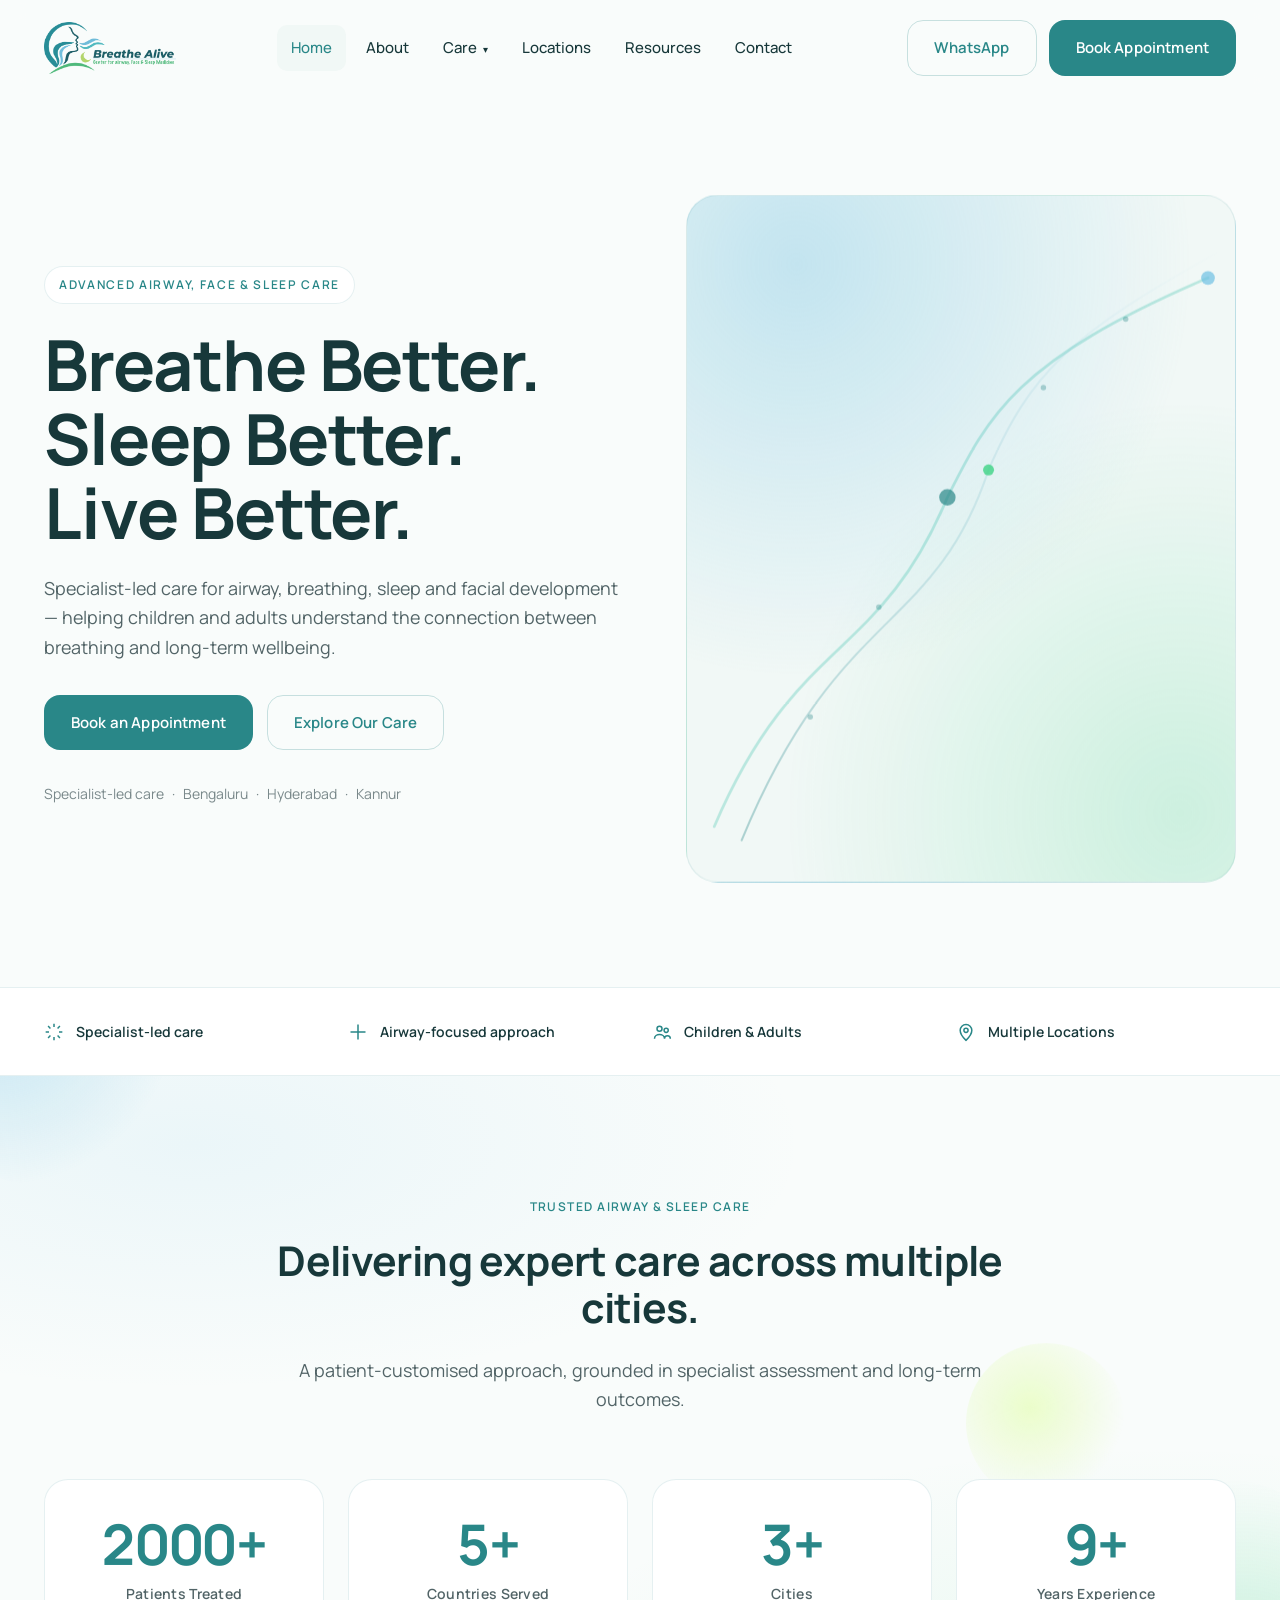
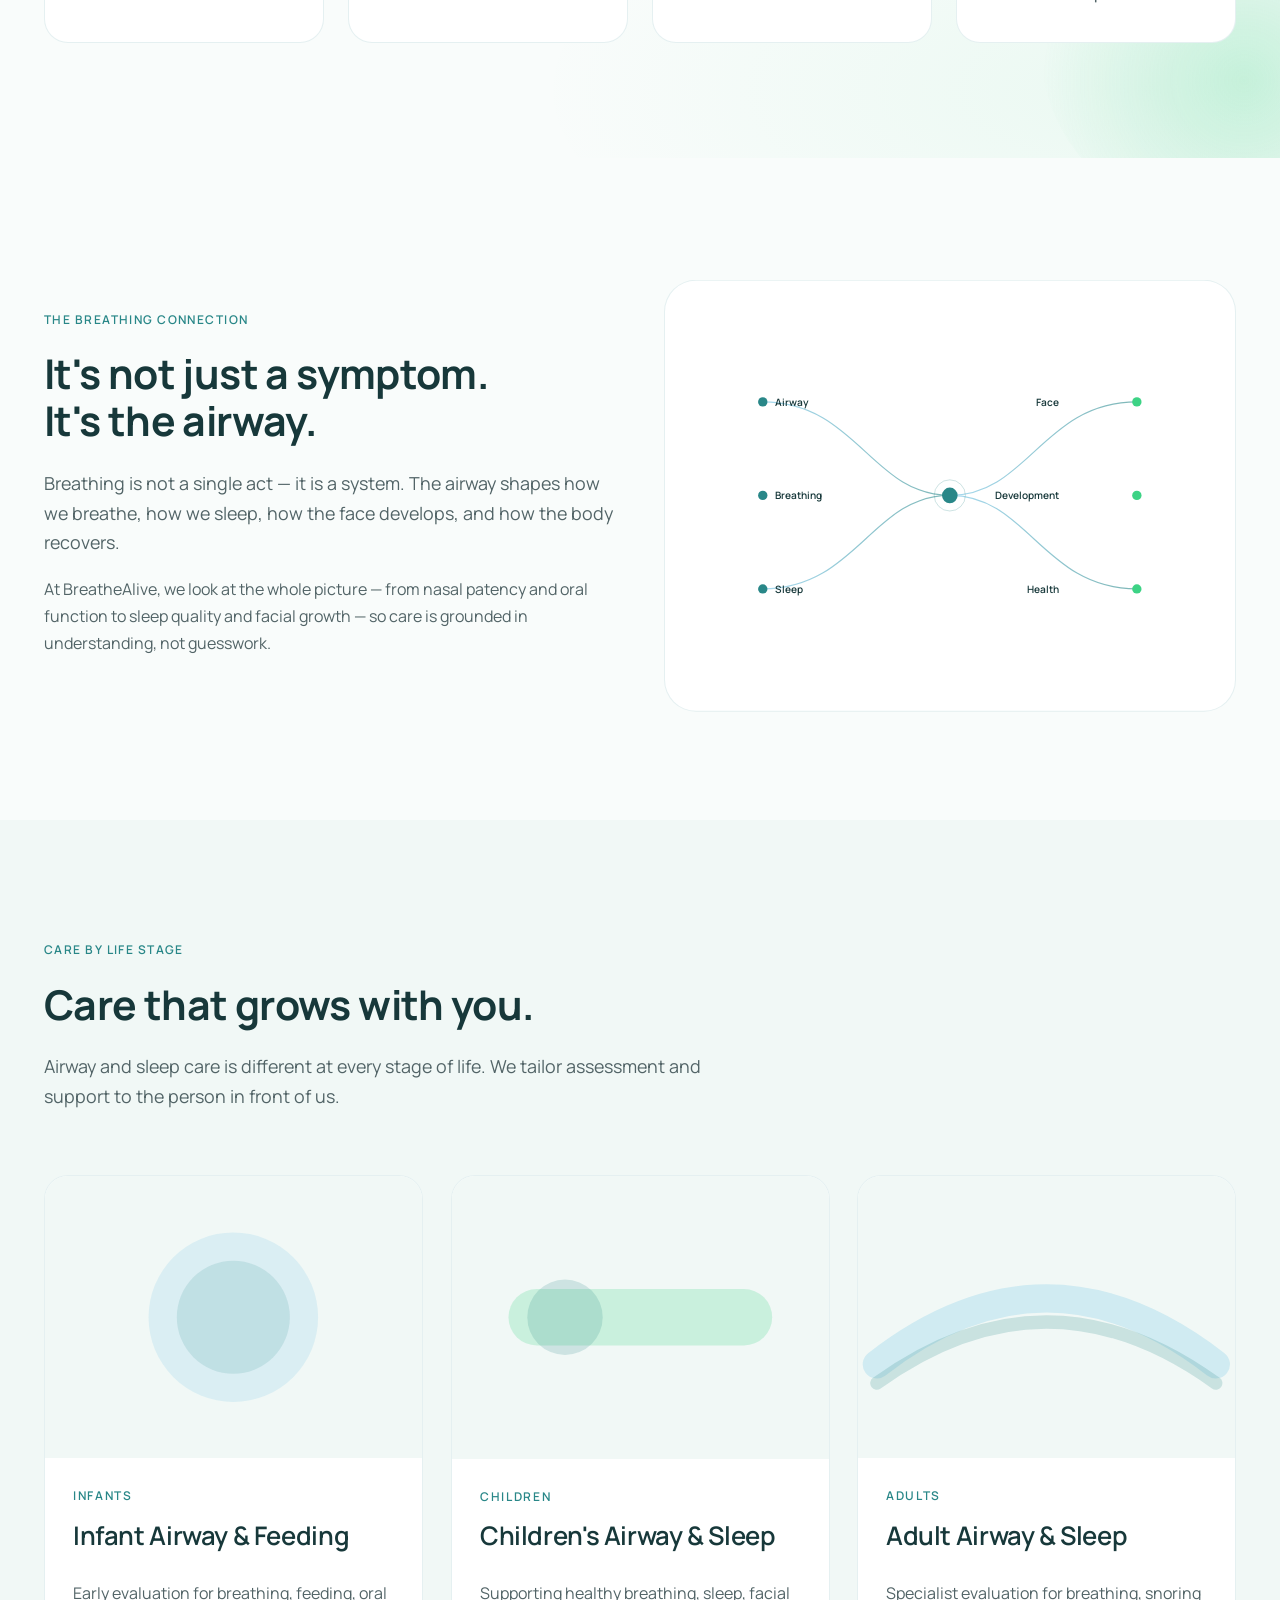
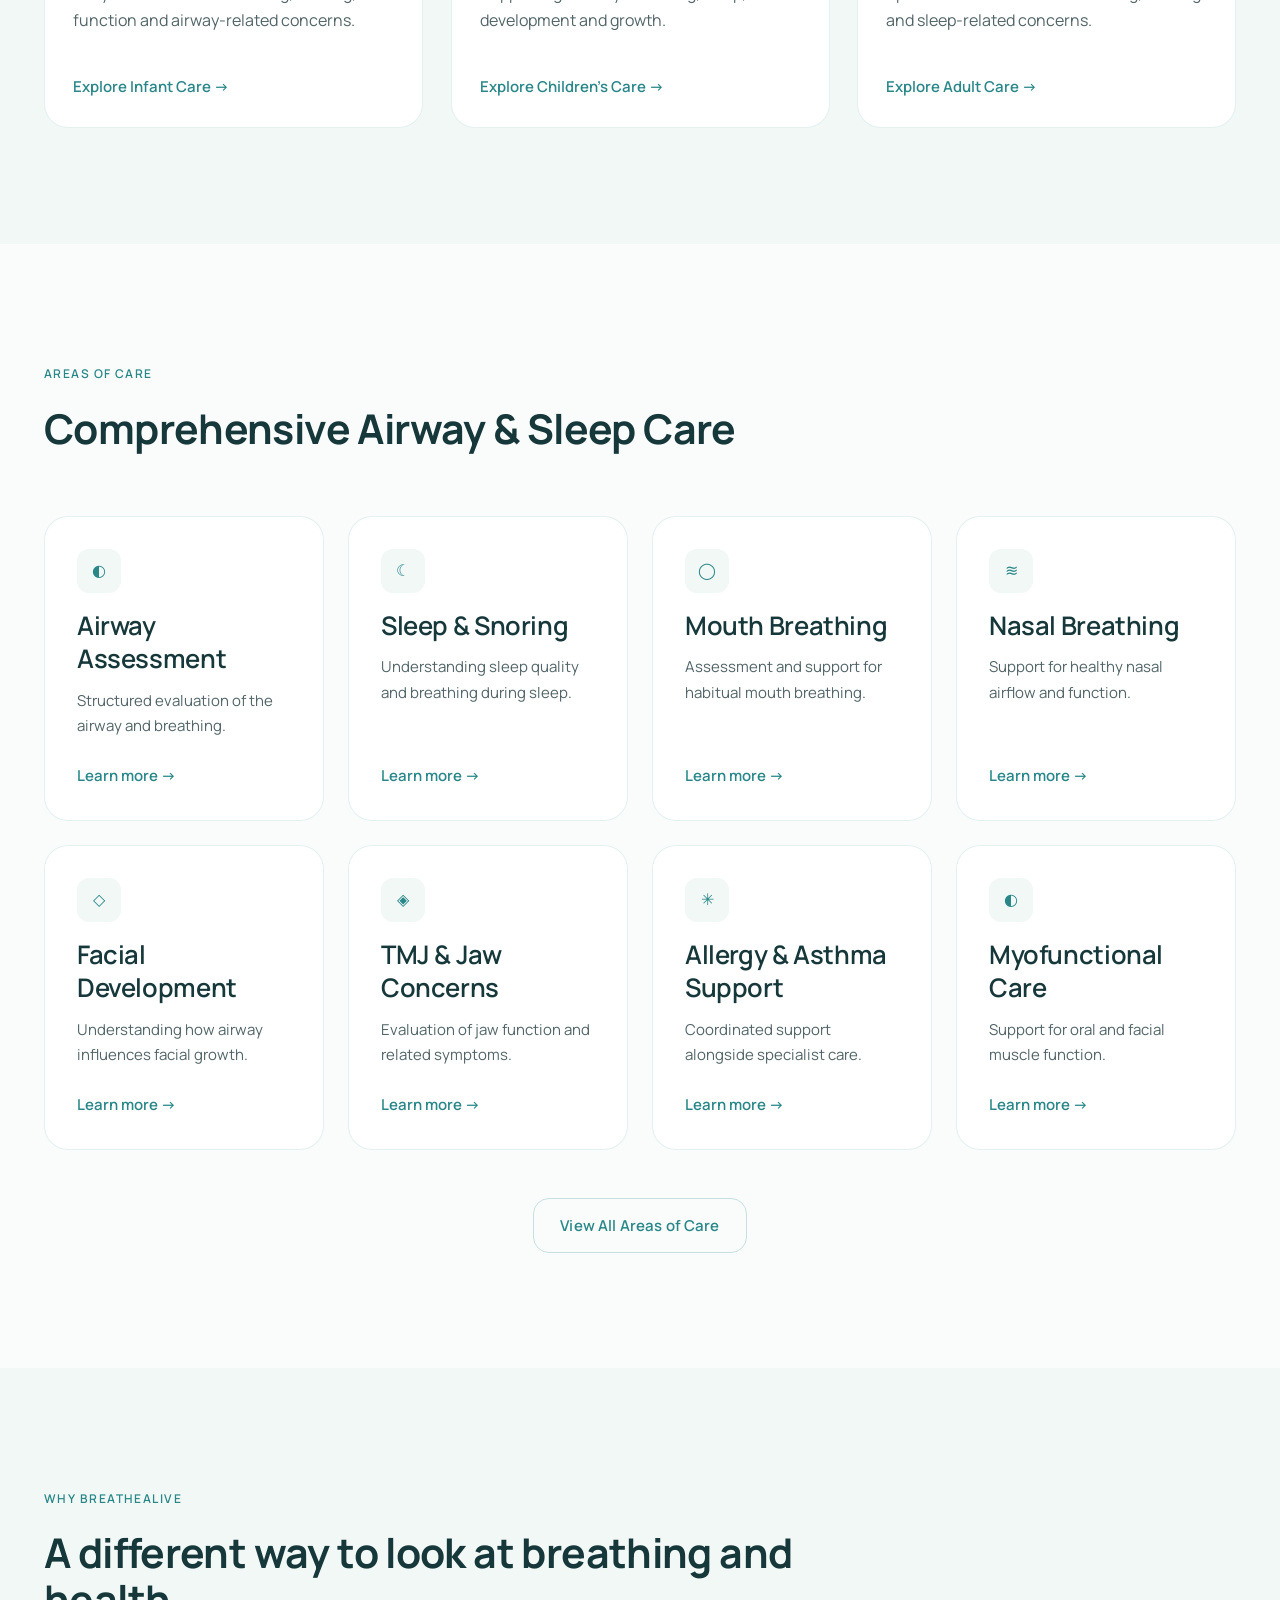
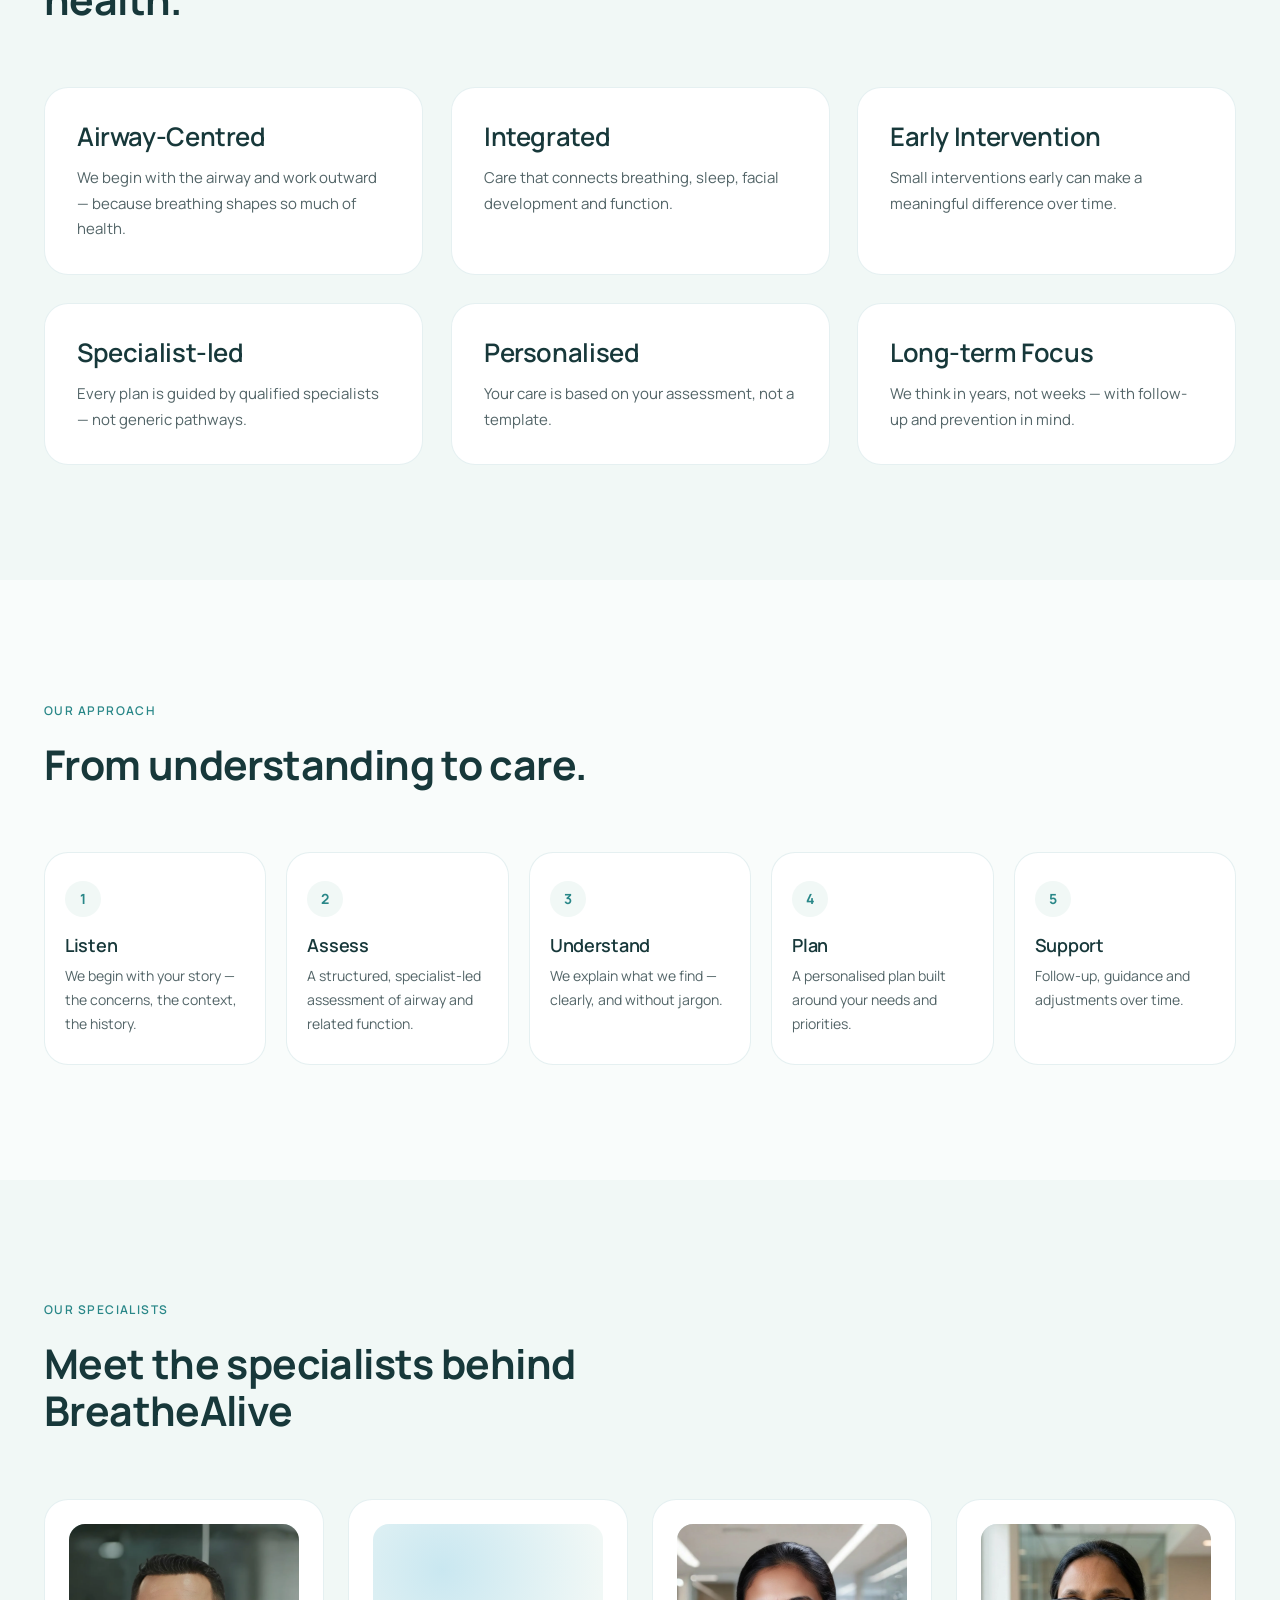
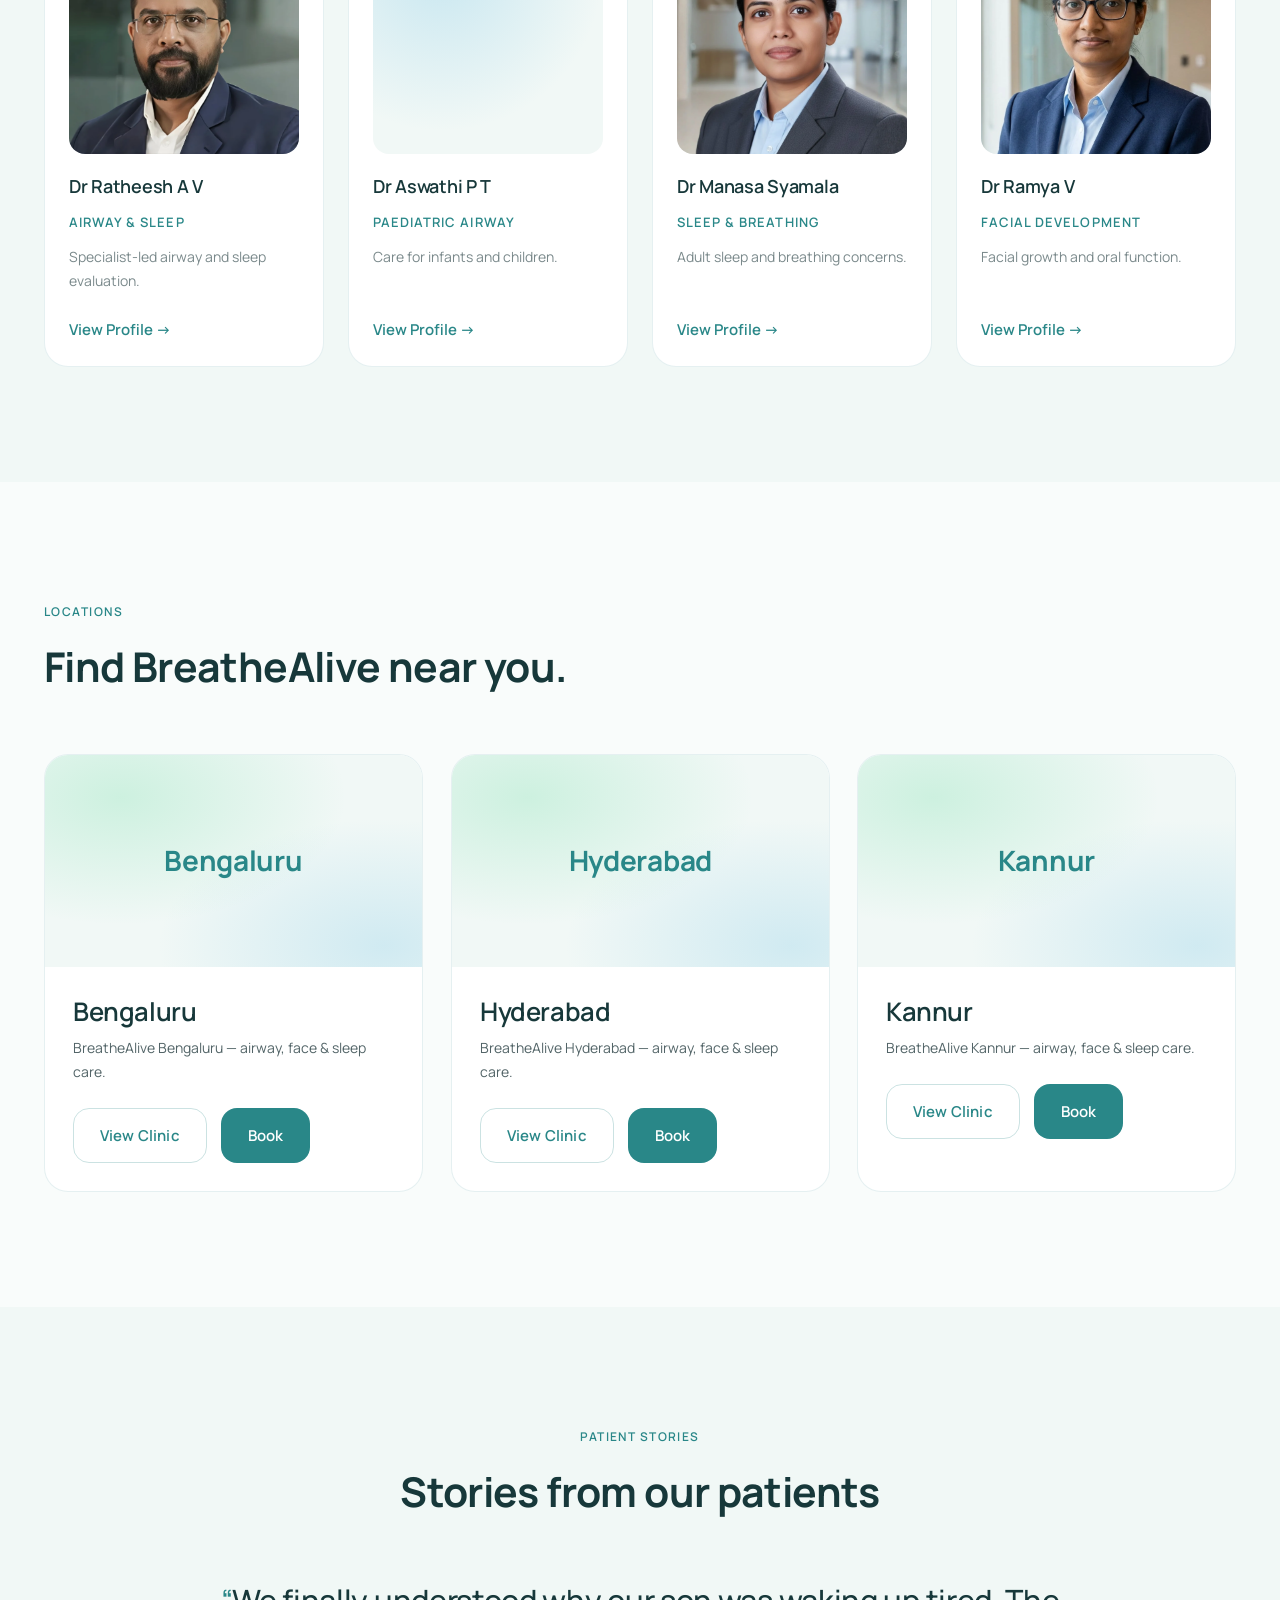
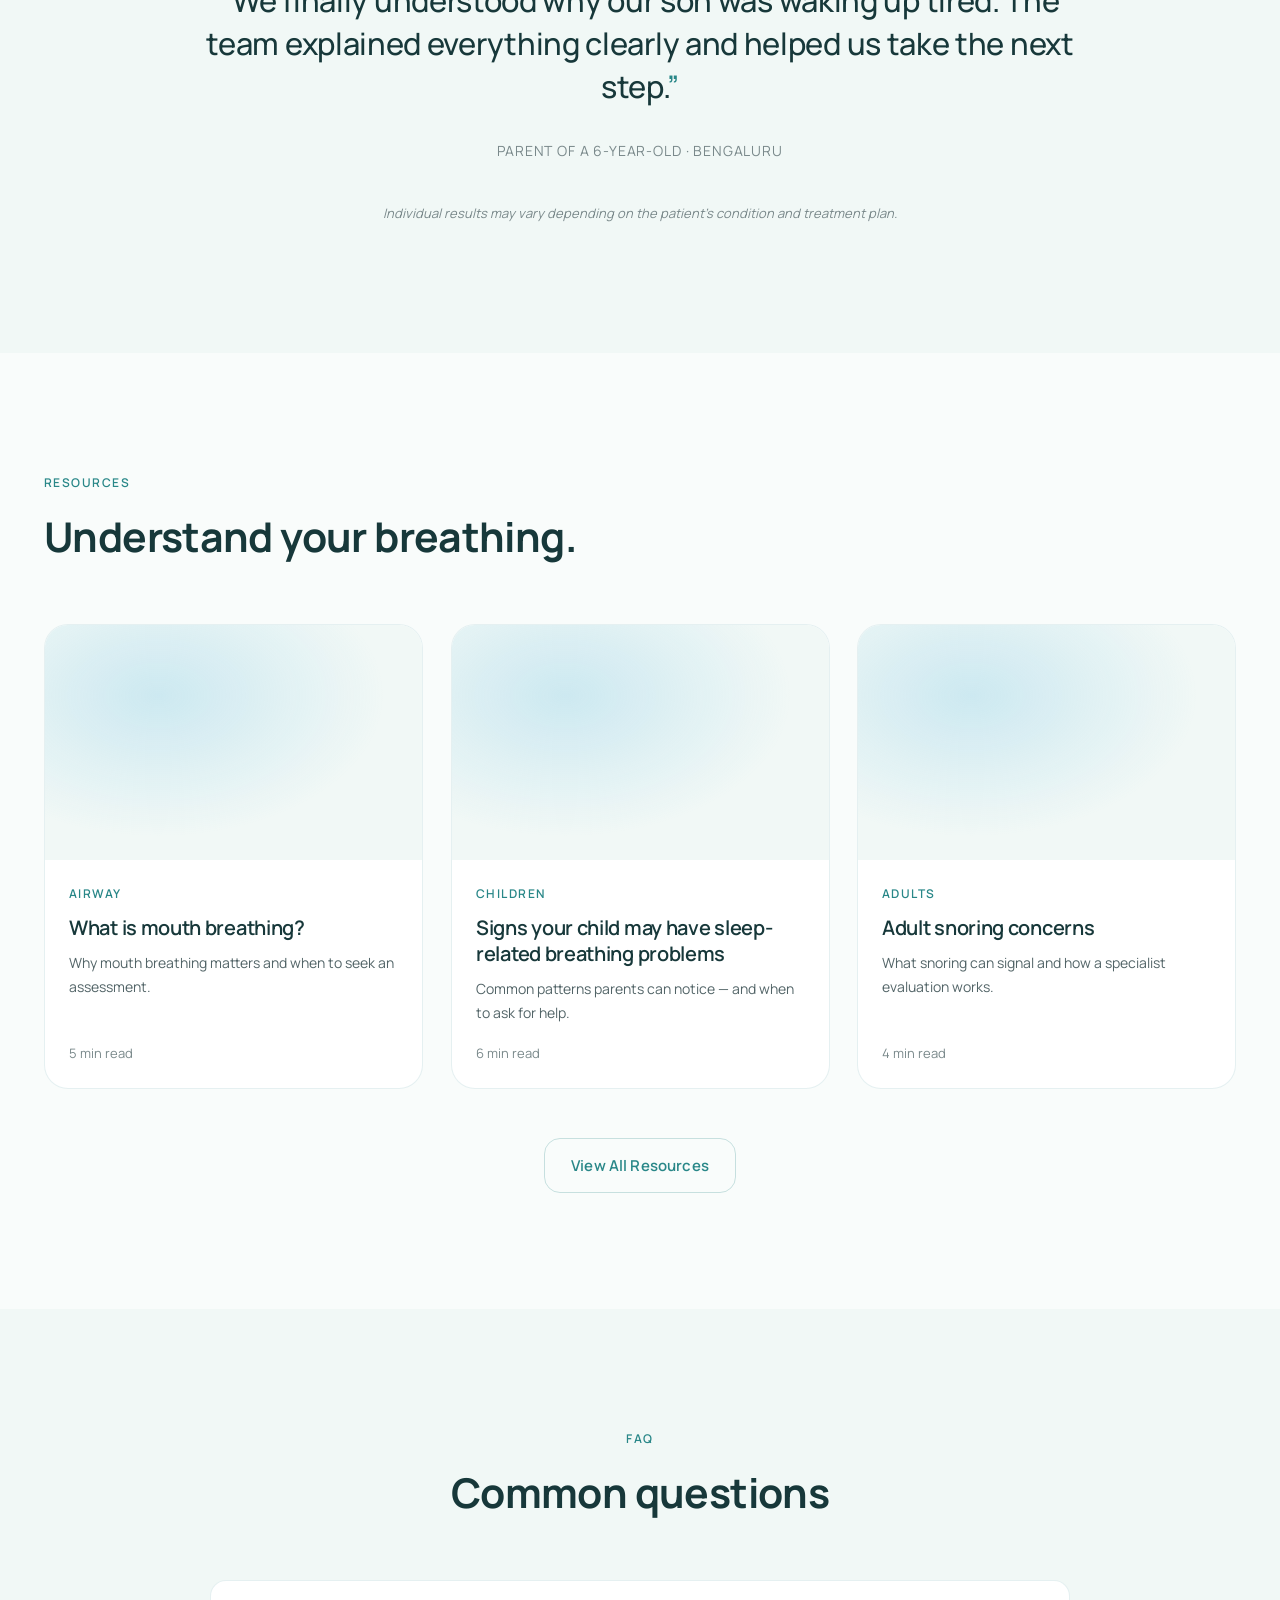
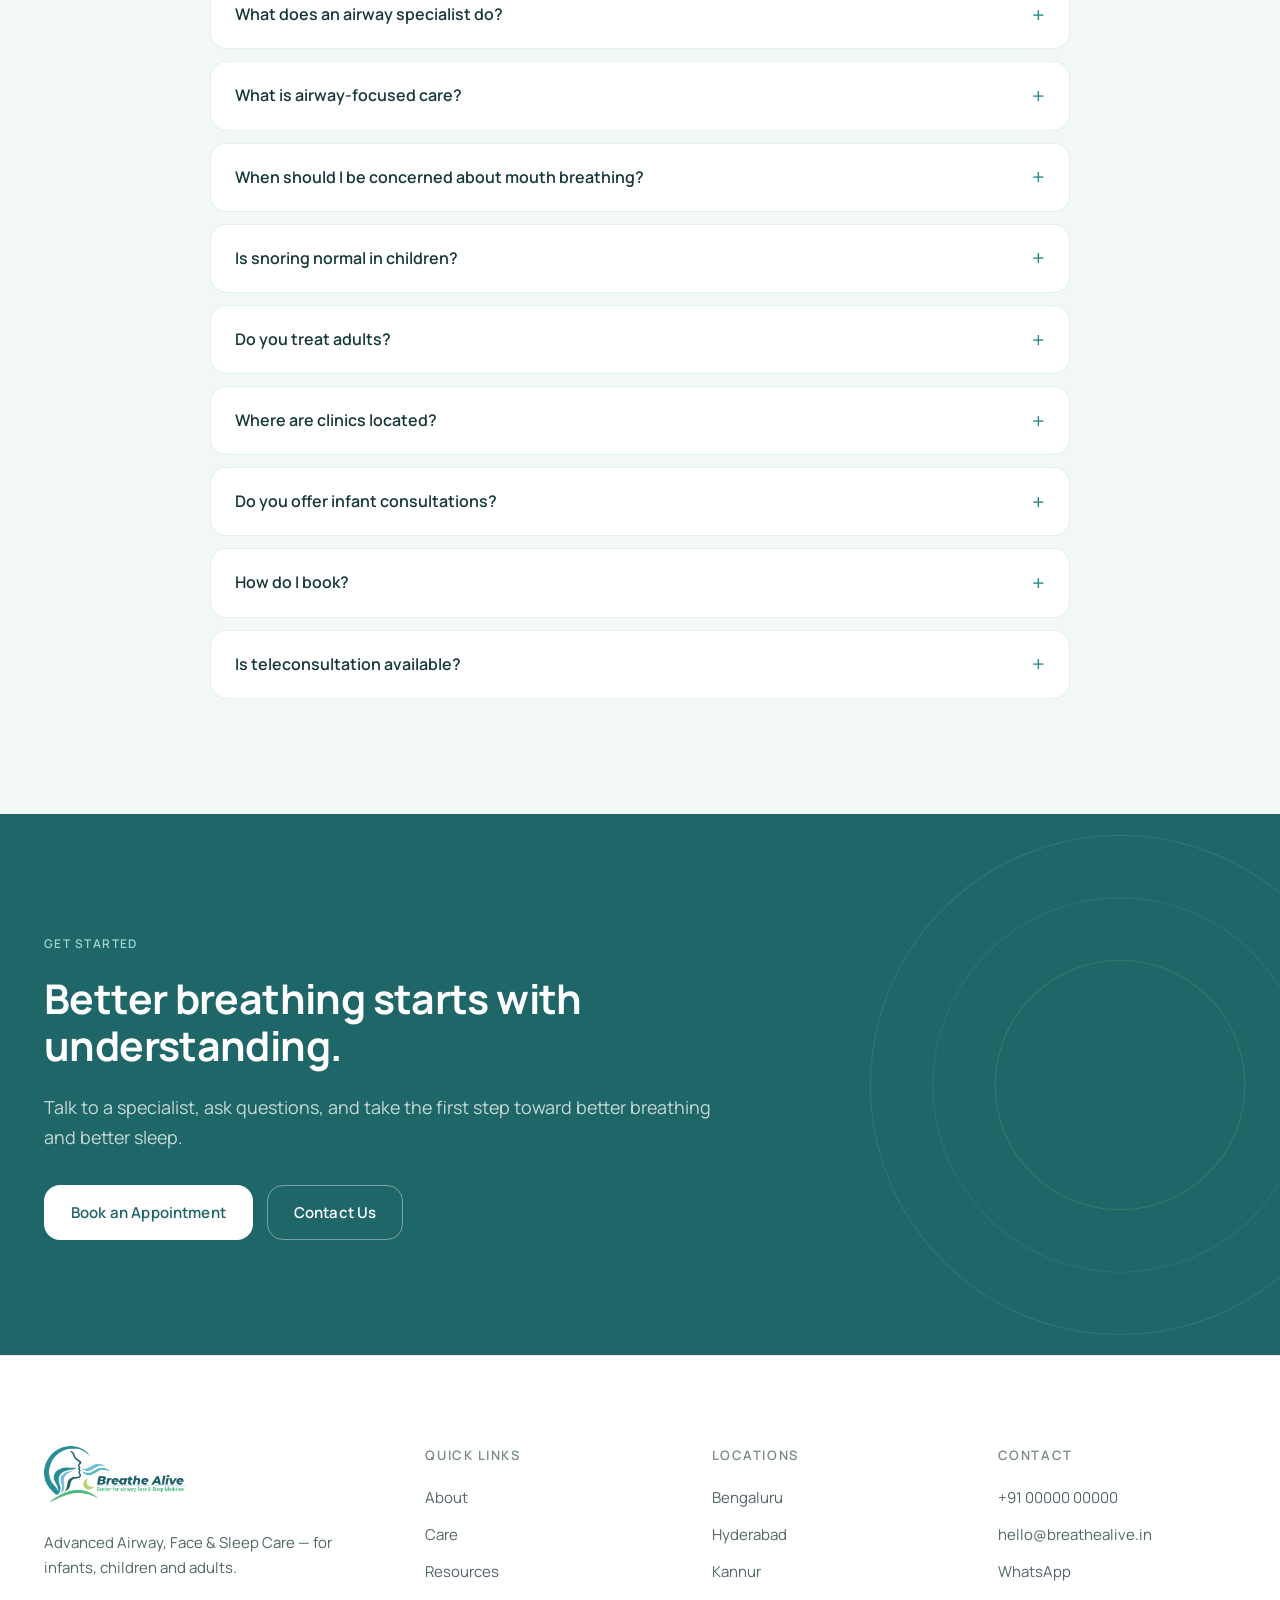
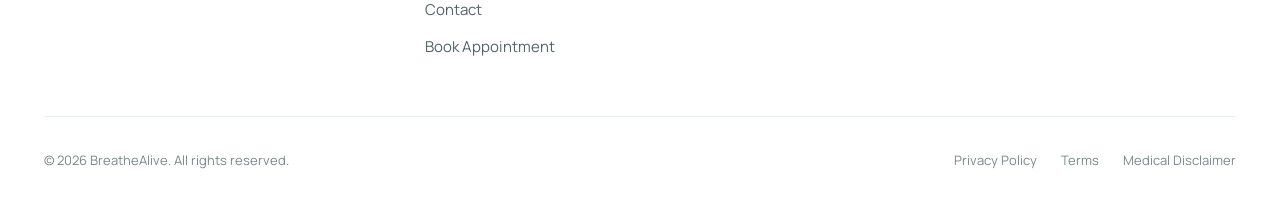
==== commit 98f32bff: "simple modify" ====
--- a/index.html
+++ b/index.html
@@ -30,8 +30,8 @@
     <link rel="stylesheet" href="assets/css/styles.css" />
 
     <!-- Favicon -->
-    <link rel="icon" type="image/png" href="assets/images/logo.png" />
-    <link rel="apple-touch-icon" href="assets/images/logo.png" />
+    <link rel="icon" type="image/png" href="assets/images/logo_v1.png" />
+    <link rel="apple-touch-icon" href="assets/images/logo_v1.png" />
 
     <!-- Structured data: MedicalClinic -->
     <script type="application/ld+json">
@@ -81,7 +81,7 @@
                 <a class="nav__link" href="/" aria-current="page">Home</a>
                 <a class="nav__link" href="about.html">About</a>
                 <div class="nav__dropdown">
-                    <a class="nav__link" href="care.html" aria-haspopup="true">Care</a>
+                    <a class="nav__link" href="javascript:void(0)" aria-haspopup="true">Care</a>
                     <div class="nav__dropdown-menu" role="menu">
                         <a href="infants.html" role="menuitem">Infants</a>
                         <a href="children.html" role="menuitem">Children</a>
